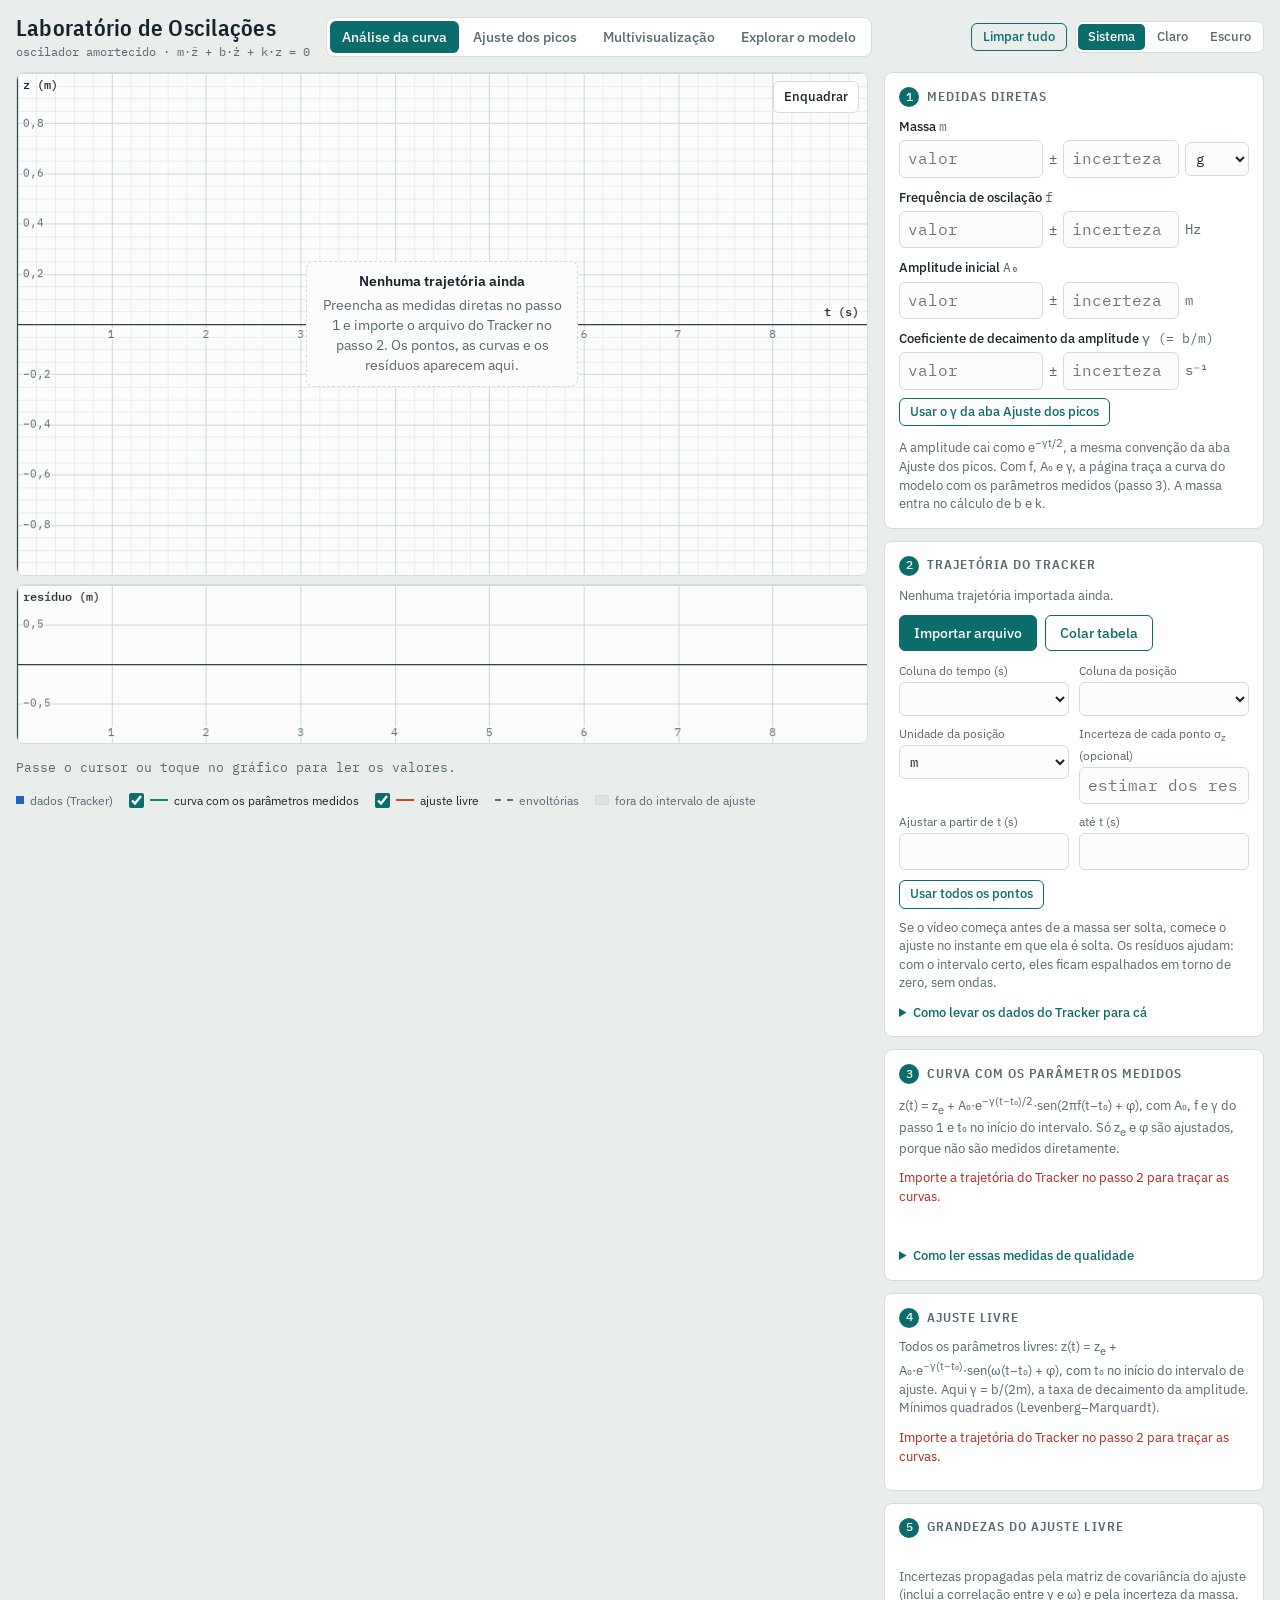
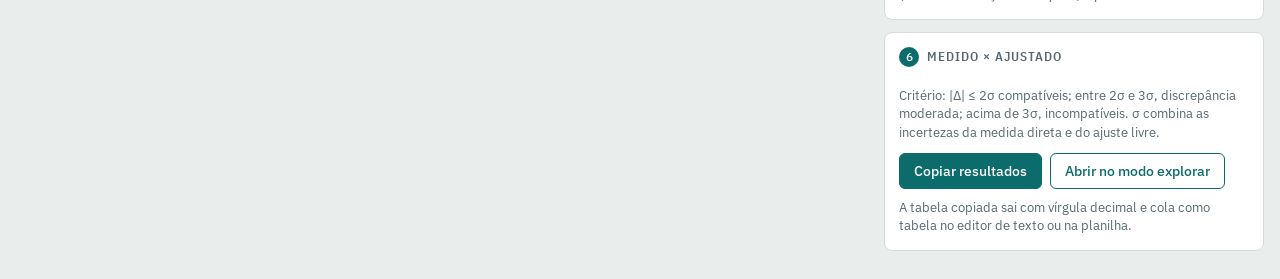
==== laboratorio-oscilacoes/index.html @ 7e4d54f2 "Adiciona o Laboratório de Oscilações Página única (HTML) para analisar o oscilador amortecido a part" ====
<!doctype html>
<html lang="pt-BR">
<head>
<meta charset="utf-8">
<meta name="viewport" content="width=device-width, initial-scale=1, viewport-fit=cover">
<meta name="description" content="Análise do oscilador amortecido a partir da vídeo-análise no Tracker: ajuste da trajetória, ajuste dos picos de amplitude, multivisualização de posição, velocidade e aceleração, e exploração do modelo.">
<style>
/* base que a hospedagem de artifacts acrescentava: sem margem no body e [hidden] sempre oculto */
html { -webkit-text-size-adjust: 100%; }
body { margin: 0; }
img { max-width: 100%; }
[hidden] { display: none !important; }
</style>
<title>Laboratório de Oscilações</title>
<link rel="preconnect" href="https://fonts.googleapis.com">
<link rel="preconnect" href="https://fonts.gstatic.com" crossorigin>
<link rel="stylesheet" href="https://fonts.googleapis.com/css2?family=IBM+Plex+Mono:wght@400;500&family=IBM+Plex+Sans+Condensed:wght@600&family=IBM+Plex+Sans:wght@400;500;600&display=swap">
<style>
/* Layout: bancada de análise — o gráfico (com resíduos logo abaixo) fica fixo à esquerda; à direita, os passos do experimento em sequência */
:root {
  --bg: #e9eeed;
  --paper: #fbfcfb;
  --surface: #ffffff;
  --ink: #17232a;
  --ink-soft: #566871;
  --line: #d4dddc;
  --grid-minor: #e8efed;
  --grid-major: #cbdad6;
  --axis: #2f424b;
  --accent: #0c6b6b;
  --accent-ink: #ffffff;
  --err: #b3261e;
  --ok: #17784a; --warn: #9a6400; --bad: #b3261e;
  --data: #1f63c6; --fit: #cf4520; --c3: #12845a; --c4: #8040c8;
  --shade: rgba(23, 35, 42, 0.055);
  --font-display: "IBM Plex Sans Condensed", "Arial Narrow", system-ui, sans-serif;
  --font-ui: "IBM Plex Sans", system-ui, -apple-system, "Segoe UI", sans-serif;
  --font-mono: "IBM Plex Mono", ui-monospace, "SF Mono", Menlo, Consolas, monospace;
  --radius: 8px;
}
@media (prefers-color-scheme: dark) {
  :root:not([data-theme="light"]) {
    --bg: #0d1316; --paper: #121a1e; --surface: #172025; --ink: #e2eaed; --ink-soft: #92a3ab;
    --line: #26343a; --grid-minor: #172227; --grid-major: #233238; --axis: #a3b5bd;
    --accent: #4cbfbf; --accent-ink: #0b1517; --err: #ff8a80;
    --ok: #4fd08f; --warn: #f0b72f; --bad: #ff8a80;
    --data: #63a4ff; --fit: #ff7b55; --c3: #43cf98; --c4: #b58cff;
    --shade: rgba(0, 0, 0, 0.28);
    color-scheme: dark;
  }
}
:root[data-theme="dark"] {
  --bg: #0d1316; --paper: #121a1e; --surface: #172025; --ink: #e2eaed; --ink-soft: #92a3ab;
  --line: #26343a; --grid-minor: #172227; --grid-major: #233238; --axis: #a3b5bd;
  --accent: #4cbfbf; --accent-ink: #0b1517; --err: #ff8a80;
  --ok: #4fd08f; --warn: #f0b72f; --bad: #ff8a80;
  --data: #63a4ff; --fit: #ff7b55; --c3: #43cf98; --c4: #b58cff;
  --shade: rgba(0, 0, 0, 0.28);
  color-scheme: dark;
}
html, body { min-height: 100%; }
body {
  background: var(--bg); color: var(--ink); font-family: var(--font-ui); font-size: 14px; line-height: 1.45;
  padding-left: max(16px, env(safe-area-inset-left, 0px));
  padding-right: max(16px, env(safe-area-inset-right, 0px));
  padding-block: 14px 28px;
}
* { box-sizing: border-box; }
[hidden] { display: none !important; }
button, input, select, textarea { font: inherit; color: inherit; }
:focus-visible { outline: 2px solid var(--accent); outline-offset: 2px; }

.top { display: flex; align-items: center; gap: 10px 16px; flex-wrap: wrap; max-width: 1400px; margin: 0 auto 12px; }
.brand { display: flex; flex-direction: column; gap: 0; min-width: 0; }
.brand h1 { font-family: var(--font-display); font-weight: 600; font-size: 1.45rem; letter-spacing: 0.01em; margin: 0; line-height: 1.2; text-wrap: balance; }
.brand .sub { font-family: var(--font-mono); font-size: 0.78rem; color: var(--ink-soft); }
.tabs { display: inline-flex; gap: 2px; background: var(--surface); border: 1px solid var(--line); border-radius: 8px; padding: 3px; }
.tabs a { text-decoration: none; padding: 6px 12px; border-radius: 6px; font-weight: 500; color: var(--ink-soft); font-size: 0.88rem; text-align: center; }
@media (max-width: 620px) { .tabs { display: grid; grid-template-columns: 1fr 1fr; width: 100%; } .tabs a { padding: 6px 4px; font-size: 0.8rem; line-height: 1.2; } }
.stack { display: flex; flex-direction: column; gap: 8px; }
.plot-wrap.third { height: calc(min(56vh, 600px) / 3 + 40px); min-height: 150px; }
@media (max-width: 900px) { .plot-wrap.third { height: 170px; } }
.seg { display: inline-flex; background: var(--paper); border: 1px solid var(--line); border-radius: 7px; padding: 2px; gap: 2px; align-self: flex-start; }
.seg button { border: none; background: none; cursor: pointer; padding: 5px 12px; border-radius: 5px; font-size: 0.84rem; font-weight: 500; color: var(--ink-soft); }
.seg button[aria-pressed="true"] { background: var(--accent); color: var(--accent-ink); }
.legend .scale { font-family: var(--font-mono); font-size: 0.74rem; color: var(--ink-soft); }
table.peaks { width: 100%; border-collapse: collapse; }
table.peaks th { text-align: left; font-weight: 500; font-family: var(--font-mono); font-size: 0.78rem; color: var(--ink-soft); padding: 0 4px 6px 0; }
table.peaks td { padding: 2px 4px 2px 0; }
table.peaks td.i { font-family: var(--font-mono); font-size: 0.78rem; color: var(--ink-soft); width: 22px; }
table.peaks td.x { width: 30px; }
table.peaks input { font-family: var(--font-mono); font-size: 15px; padding: 5px 6px; border: 1px solid var(--line); border-radius: 5px; background: var(--paper); width: 100%; min-width: 0; }
table.peaks input.bad { border-color: var(--err); }
table.peaks .del { border: none; background: none; cursor: pointer; color: var(--ink-soft); width: 28px; height: 28px; border-radius: 6px; font-size: 1.05rem; }
table.peaks .del:hover { color: var(--err); }
.btn.warn, .btn.ghost.warn { background: var(--warn); border-color: var(--warn); color: var(--accent-ink); }
.tabs a:hover { color: var(--ink); }
.tabs a[aria-current="page"] { background: var(--accent); color: var(--accent-ink); }
.top-actions { margin-left: auto; display: flex; align-items: center; gap: 8px; flex-wrap: wrap; }
#resetAll { min-width: 7.5em; }
.theme { display: inline-flex; background: var(--surface); border: 1px solid var(--line); border-radius: 7px; padding: 2px; gap: 2px; }
.theme button { border: none; background: none; cursor: pointer; padding: 4px 10px; border-radius: 5px; font-size: 0.8rem; font-weight: 500; color: var(--ink-soft); }
.theme button:hover { color: var(--ink); }
.theme button[aria-pressed="true"] { background: var(--accent); color: var(--accent-ink); }
@media (max-width: 620px) { .top-actions { margin-left: 0; } }

.app { display: grid; grid-template-columns: minmax(0, 1fr) 380px; gap: 16px; max-width: 1400px; margin: 0 auto; align-items: start; }
@media (max-width: 900px) { .app { grid-template-columns: minmax(0, 1fr); } }
.stage { display: flex; flex-direction: column; gap: 8px; min-width: 0; position: sticky; top: 12px; }
@media (max-width: 900px) { .stage { position: static; } }
.plot-wrap { position: relative; background: var(--paper); border: 1px solid var(--line); border-radius: var(--radius); overflow: hidden; }
.plot-wrap.main { height: min(56vh, 600px); min-height: 260px; }
.plot-wrap.small { height: 160px; }
@media (max-width: 900px) { .plot-wrap.main { height: 340px; min-height: 0; } .plot-wrap.small { height: 130px; } }
.plot-wrap canvas { display: block; width: 100%; height: 100%; touch-action: none; cursor: crosshair; }
.plot-tools { position: absolute; top: 8px; right: 8px; display: flex; gap: 6px; }
.tool { background: var(--surface); border: 1px solid var(--line); border-radius: 6px; height: 32px; padding: 0 10px; cursor: pointer; font-size: 0.82rem; font-weight: 500; }
.tool:hover { border-color: var(--accent); color: var(--accent); }

.readout { font-family: var(--font-mono); font-size: 0.82rem; color: var(--ink-soft); min-height: 2.4em; display: flex; flex-wrap: wrap; gap: 4px 14px; align-items: center; font-variant-numeric: tabular-nums; }
.readout b { color: var(--ink); font-weight: 500; }
.legend { display: flex; flex-wrap: wrap; gap: 4px 16px; font-size: 0.78rem; color: var(--ink-soft); }
.legend span { display: inline-flex; align-items: center; gap: 6px; }
.sw-pt { width: 8px; height: 8px; background: var(--data); display: inline-block; }
.sw-ln { width: 18px; border-top: 2.5px solid var(--fit); display: inline-block; }
.sw-dash { width: 18px; border-top: 2px dashed var(--fit); display: inline-block; opacity: 0.8; }
.sw-shade { width: 14px; height: 10px; background: var(--shade); border: 1px solid var(--line); display: inline-block; }
.sw-c { width: 18px; border-top: 2.5px solid var(--c); display: inline-block; }
.sw-cd { width: 18px; border-top: 2px dashed var(--c); display: inline-block; }
.legend label.tg { display: inline-flex; align-items: center; gap: 6px; cursor: pointer; color: var(--ink); }
.legend label.tg input { accent-color: var(--accent); width: 15px; height: 15px; margin: 0; }
table.res.q3 td.v { text-align: left; }
table.res.q3 th:not(:first-child) { white-space: nowrap; }

.panel { display: flex; flex-direction: column; gap: 12px; min-width: 0; }
.block { background: var(--surface); border: 1px solid var(--line); border-radius: var(--radius); padding: 14px; display: flex; flex-direction: column; gap: 10px; min-width: 0; }
.block h2 { font-family: var(--font-display); font-weight: 600; font-size: 0.8rem; letter-spacing: 0.08em; text-transform: uppercase; color: var(--ink-soft); margin: 0; display: flex; align-items: center; gap: 8px; }
.block h2 .n { font-family: var(--font-mono); letter-spacing: 0; width: 20px; height: 20px; border-radius: 50%; background: var(--accent); color: var(--accent-ink); display: inline-grid; place-items: center; font-size: 0.72rem; font-weight: 500; }
.note { font-size: 0.8rem; color: var(--ink-soft); margin: 0; max-width: 65ch; }
.note code, .help code { font-family: var(--font-mono); font-size: 0.76rem; background: var(--paper); border: 1px solid var(--line); border-radius: 4px; padding: 0 3px; white-space: nowrap; }
.badge { display: inline-flex; align-items: center; gap: 6px; align-self: flex-start; font-size: 0.76rem; font-weight: 500; padding: 2px 9px; border-radius: 999px; border: 1px solid var(--line); color: var(--ink-soft); background: var(--paper); }
.badge.ex { border-color: var(--warn); color: var(--warn); }

.meas { display: flex; flex-direction: column; gap: 4px; }
.meas > label { font-size: 0.84rem; font-weight: 500; }
.meas > label span { font-family: var(--font-mono); font-weight: 400; color: var(--ink-soft); }
.meas-row { display: grid; grid-template-columns: minmax(0, 1fr) auto minmax(0, 0.8fr) 64px; gap: 6px; align-items: center; }
.meas-row .pm { font-family: var(--font-mono); color: var(--ink-soft); }
.meas-row .unit { font-family: var(--font-mono); font-size: 0.85rem; color: var(--ink-soft); }
input.num, select.sel, .field input, .field select {
  font-family: var(--font-mono); font-size: 16px; padding: 6px 8px; border: 1px solid var(--line); border-radius: 6px; background: var(--paper); width: 100%; min-width: 0;
}
select.sel, .field select { font-size: 14px; padding: 6px 6px; }
input.num.bad, .field input.bad { border-color: var(--err); }
.grid2 { display: grid; grid-template-columns: repeat(2, minmax(0, 1fr)); gap: 8px 10px; }
.field { display: flex; flex-direction: column; gap: 3px; min-width: 0; }
.field label { font-size: 0.78rem; color: var(--ink-soft); }
.row { display: flex; gap: 8px; flex-wrap: wrap; align-items: center; }
.btn { border: 1px solid var(--accent); background: var(--accent); color: var(--accent-ink); border-radius: 6px; padding: 7px 14px; font-weight: 500; cursor: pointer; }
.btn:hover { filter: brightness(1.08); }
.btn.ghost { background: none; color: var(--accent); }
.btn.small { padding: 4px 10px; font-size: 0.8rem; }
textarea { width: 100%; min-height: 110px; font-family: var(--font-mono); font-size: 13px; padding: 8px; border: 1px solid var(--line); border-radius: 6px; background: var(--paper); resize: vertical; }
.msg { font-size: 0.8rem; margin: 0; color: var(--err); }
.status { font-size: 0.82rem; margin: 0; color: var(--ink-soft); }
.status.ok { color: var(--ok); }
.status.bad { color: var(--err); }

.tbl-wrap { overflow-x: auto; }
table.res { width: 100%; border-collapse: collapse; font-variant-numeric: tabular-nums; }
table.res th { text-align: left; font-weight: 500; font-size: 0.74rem; letter-spacing: 0.04em; text-transform: uppercase; color: var(--ink-soft); padding: 4px 6px 6px 0; border-bottom: 1px solid var(--line); }
table.res td { padding: 6px 6px 6px 0; border-bottom: 1px solid var(--line); vertical-align: baseline; }
table.res tr:last-child td { border-bottom: none; }
table.res td.q { font-size: 0.86rem; white-space: nowrap; }
table.res td.q span { display: block; font-size: 0.72rem; color: var(--ink-soft); white-space: normal; }
table.res td.v { font-family: var(--font-mono); font-size: 0.86rem; white-space: nowrap; }
table.res td.u { font-family: var(--font-mono); font-size: 0.8rem; color: var(--ink-soft); white-space: nowrap; }
@media (max-width: 440px) { table.res td.v { font-size: 0.78rem; } table.res td.q { font-size: 0.8rem; white-space: normal; } table.res td.u { font-size: 0.74rem; } }
table.res td.miss { color: var(--ink-soft); font-family: var(--font-ui); font-size: 0.8rem; }

.chip { display: inline-flex; align-items: center; gap: 6px; font-size: 0.76rem; font-weight: 600; padding: 2px 9px; border-radius: 999px; border: 1px solid currentColor; white-space: nowrap; }
.chip::before { content: ""; width: 7px; height: 7px; border-radius: 50%; background: currentColor; }
.chip.ok { color: var(--ok); } .chip.warn { color: var(--warn); } .chip.bad { color: var(--bad); } .chip.info { color: var(--accent); }
.cmp { display: flex; flex-direction: column; gap: 10px; }
.cmp-item { display: grid; grid-template-columns: minmax(0, 1fr) auto; gap: 4px 10px; align-items: center; padding-bottom: 10px; border-bottom: 1px solid var(--line); }
.cmp-item:last-child { border-bottom: none; padding-bottom: 0; }
.cmp-item .t { font-weight: 500; font-size: 0.86rem; }
.cmp-item .d { grid-column: 1 / 3; font-family: var(--font-mono); font-size: 0.8rem; color: var(--ink-soft); overflow-wrap: anywhere; }
.cmp-item .d.hint { font-family: var(--font-ui); color: var(--warn); }
.relbox { display: flex; flex-direction: column; gap: 8px; align-items: flex-start; padding: 10px 12px; border: 1px solid var(--warn); border-radius: 6px; background: var(--paper); }
.relbox .note { color: var(--ink); }
.empty { position: absolute; inset: 0; display: grid; place-items: center; padding: 24px; pointer-events: none; }
.empty p { margin: 0; max-width: 34ch; text-align: center; font-size: 0.86rem; color: var(--ink-soft); background: var(--paper); padding: 10px 14px; border-radius: 8px; border: 1px dashed var(--line); }
.empty b { display: block; color: var(--ink); font-weight: 600; margin-bottom: 4px; }
.note.hint-warn { color: var(--warn); }
@media (pointer: coarse) { .plot-wrap canvas { touch-action: pan-y; } }

.param { display: grid; grid-template-columns: minmax(0, 1fr) 96px; gap: 4px 10px; align-items: center; }
.param label { font-size: 0.86rem; font-weight: 500; }
.param label span { font-family: var(--font-mono); font-weight: 400; color: var(--ink-soft); }
.param input[type="range"] { grid-column: 1 / 3; width: 100%; accent-color: var(--accent); margin: 0; }
.param .num { font-size: 15px; padding: 4px 6px; text-align: right; }
.check { display: flex; align-items: center; gap: 8px; font-size: 0.86rem; cursor: pointer; }
.check input { accent-color: var(--accent); width: 16px; height: 16px; }
.kv { display: grid; grid-template-columns: max-content minmax(0, 1fr); gap: 5px 14px; margin: 0; font-variant-numeric: tabular-nums; }
.kv dt { font-size: 0.84rem; color: var(--ink-soft); }
.kv dd { margin: 0; font-family: var(--font-mono); font-size: 0.86rem; min-width: 0; overflow-wrap: anywhere; }

details.help summary { cursor: pointer; font-weight: 500; font-size: 0.84rem; color: var(--accent); }
details.help[open] summary { margin-bottom: 6px; }
.help p, .help li { font-size: 0.82rem; color: var(--ink-soft); margin: 0 0 6px; max-width: 65ch; }
.help ol { margin: 0; padding-left: 18px; }
.toast { position: fixed; left: 50%; bottom: calc(18px + env(safe-area-inset-bottom, 0px)); transform: translateX(-50%); background: var(--ink); color: var(--bg); padding: 8px 14px; border-radius: 8px; font-size: 0.86rem; z-index: 20; }
.loadfail { padding: 24px; color: var(--err); }
@media (prefers-reduced-motion: reduce) { * { transition: none !important; } }
</style>
</head>
<body>
<header class="top">
  <div class="brand">
    <h1>Laboratório de Oscilações</h1>
    <span class="sub">oscilador amortecido · m·z̈ + b·ż + k·z = 0</span>
  </div>
  <nav class="tabs" aria-label="Seções">
    <a href="#analise" data-tab="analise">Análise da curva</a>
    <a href="#picos" data-tab="picos">Ajuste dos picos</a>
    <a href="#multi" data-tab="multi">Multivisualização</a>
    <a href="#explorar" data-tab="explorar">Explorar o modelo</a>
  </nav>
  <div class="top-actions">
    <button class="btn ghost small" id="resetAll" type="button" title="Apaga os dados de todas as abas">Limpar tudo</button>
    <div class="theme" role="group" aria-label="Tema">
      <button type="button" data-theme-opt="system" aria-pressed="true">Sistema</button>
      <button type="button" data-theme-opt="light" aria-pressed="false">Claro</button>
      <button type="button" data-theme-opt="dark" aria-pressed="false">Escuro</button>
    </div>
  </div>
</header>
<script>
(() => {
  const root = document.documentElement, KEY = "lab-osc-tema", hostTheme = root.getAttribute("data-theme");
  const btns = document.querySelectorAll("[data-theme-opt]");
  function apply(opt) {
    if (opt === "light" || opt === "dark") root.setAttribute("data-theme", opt);
    else if (hostTheme) root.setAttribute("data-theme", hostTheme);
    else root.removeAttribute("data-theme");
    btns.forEach(b => b.setAttribute("aria-pressed", String(b.dataset.themeOpt === opt)));
  }
  let saved = "system";
  try { saved = localStorage.getItem(KEY) || "system"; } catch {}
  apply(saved);
  btns.forEach(b => b.addEventListener("click", () => { apply(b.dataset.themeOpt); try { localStorage.setItem(KEY, b.dataset.themeOpt); } catch {} }));
})();
</script>

<main>
  <!-- ================= ANÁLISE ================= -->
  <section class="app" id="tab-analise">
    <div class="stage">
      <div class="plot-wrap main">
        <canvas id="aPlot" aria-label="Trajetória medida e curva de ajuste"></canvas>
        <div class="empty" id="aEmpty"><p><b>Nenhuma trajetória ainda</b>Preencha as medidas diretas no passo 1 e importe o arquivo do Tracker no passo 2. Os pontos, as curvas e os resíduos aparecem aqui.</p></div>
        <div class="plot-tools"><button class="tool" id="aFrame" type="button" title="Enquadrar os dados">Enquadrar</button></div>
      </div>
      <div class="plot-wrap small"><canvas id="aRes" aria-label="Resíduos do ajuste"></canvas></div>
      <div class="readout" id="aReadout"></div>
      <div class="legend">
        <span><i class="sw-pt"></i>dados (Tracker)</span>
        <label class="tg" style="--c:var(--c3)"><input type="checkbox" id="showExp"><i class="sw-c"></i>curva com os parâmetros medidos</label>
        <label class="tg" style="--c:var(--fit)"><input type="checkbox" id="showFit"><i class="sw-c"></i>ajuste livre</label>
        <span style="--c:var(--ink-soft)"><i class="sw-cd"></i>envoltórias</span>
        <span><i class="sw-shade"></i>fora do intervalo de ajuste</span>
      </div>
    </div>

    <div class="panel">
      <section class="block">
        <h2><span class="n">1</span>Medidas diretas</h2>
        <div class="meas">
          <label for="mVal">Massa <span>m</span></label>
          <div class="meas-row">
            <input class="num" id="mVal" inputmode="decimal" autocomplete="off" placeholder="valor">
            <span class="pm">±</span>
            <input class="num" id="mSig" inputmode="decimal" autocomplete="off" placeholder="incerteza" aria-label="Incerteza da massa">
            <select class="sel" id="mUnit" aria-label="Unidade da massa"><option value="g">g</option><option value="kg">kg</option></select>
          </div>
        </div>
        <div class="meas">
          <label for="fVal">Frequência de oscilação <span>f</span></label>
          <div class="meas-row">
            <input class="num" id="fVal" inputmode="decimal" autocomplete="off" placeholder="valor">
            <span class="pm">±</span>
            <input class="num" id="fSig" inputmode="decimal" autocomplete="off" placeholder="incerteza" aria-label="Incerteza da frequência">
            <span class="unit">Hz</span>
          </div>
        </div>
        <div class="meas">
          <label for="AVal">Amplitude inicial <span>A₀</span></label>
          <div class="meas-row">
            <input class="num" id="AVal" inputmode="decimal" autocomplete="off" placeholder="valor">
            <span class="pm">±</span>
            <input class="num" id="ASig" inputmode="decimal" autocomplete="off" placeholder="incerteza" aria-label="Incerteza da amplitude">
            <span class="unit" id="AUnit">m</span>
          </div>
        </div>
        <div class="meas">
          <label for="gVal">Coeficiente de decaimento da amplitude <span>γ (= b/m)</span></label>
          <div class="meas-row">
            <input class="num" id="gVal" inputmode="decimal" autocomplete="off" placeholder="valor">
            <span class="pm">±</span>
            <input class="num" id="gSig" inputmode="decimal" autocomplete="off" placeholder="incerteza" aria-label="Incerteza do coeficiente de decaimento">
            <span class="unit">s⁻¹</span>
          </div>
          <div class="row" style="margin-top:4px"><button class="btn ghost small" id="useG" type="button">Usar o γ da aba Ajuste dos picos</button></div>
        </div>
        <p class="note">A amplitude cai como e<sup>−γt/2</sup>, a mesma convenção da aba Ajuste dos picos. Com f, A₀ e γ, a página traça a curva do modelo com os parâmetros medidos (passo 3). A massa entra no cálculo de b e k.</p>
      </section>

      <section class="block">
        <h2><span class="n">2</span>Trajetória do Tracker</h2>
        <p class="status" id="srcLine"></p>
        <div class="row">
          <button class="btn" id="importBtn" type="button">Importar arquivo</button>
          <button class="btn ghost" id="pasteToggle" type="button" aria-expanded="false">Colar tabela</button>
          <input type="file" id="fileIn" accept=".txt,.csv,.tsv,.dat,text/plain,text/csv,text/tab-separated-values" hidden>
        </div>
        <div id="pasteBox" hidden>
          <textarea id="pasteArea" spellcheck="false" aria-label="Dados colados do Tracker" placeholder="Cole aqui a tabela copiada do Tracker (t e posição)"></textarea>
          <div class="row" style="margin-top:6px"><button class="btn small" id="pasteUse" type="button">Usar dados colados</button></div>
        </div>
        <p class="msg" id="dataMsg" hidden></p>
        <div class="grid2">
          <div class="field"><label for="tCol">Coluna do tempo (s)</label><select id="tCol"></select></div>
          <div class="field"><label for="zCol">Coluna da posição</label><select id="zCol"></select></div>
          <div class="field"><label for="posUnit">Unidade da posição</label>
            <select id="posUnit"><option value="m">m</option><option value="cm">cm</option><option value="mm">mm</option></select></div>
          <div class="field"><label for="zSig">Incerteza de cada ponto σ<sub>z</sub> (opcional)</label><input id="zSig" inputmode="decimal" autocomplete="off" placeholder="estimar dos resíduos"></div>
          <div class="field"><label for="t1">Ajustar a partir de t (s)</label><input id="t1" inputmode="decimal" autocomplete="off"></div>
          <div class="field"><label for="t2">até t (s)</label><input id="t2" inputmode="decimal" autocomplete="off"></div>
        </div>
        <div class="row"><button class="btn ghost small" id="fullRange" type="button">Usar todos os pontos</button></div>
        <div class="relbox" id="relBox" hidden>
          <p class="note" id="relTxt"></p>
          <button class="btn small" id="relUse" type="button">Ajustar a partir daí</button>
        </div>
        <p class="note">Se o vídeo começa antes de a massa ser solta, comece o ajuste no instante em que ela é solta. Os resíduos ajudam: com o intervalo certo, eles ficam espalhados em torno de zero, sem ondas.</p>
        <details class="help">
          <summary>Como levar os dados do Tracker para cá</summary>
          <ol>
            <li>Calibre a escala no Tracker com a régua do vídeo, para a posição sair em metros (ou cm).</li>
            <li>Marque a massa quadro a quadro. Pode deixar a origem onde quiser: o ajuste encontra a posição de equilíbrio z<sub>e</sub>.</li>
            <li>Exporte a tabela de dados como arquivo de texto ou CSV e importe aqui. Outra opção: selecione a tabela de dados no Tracker, copie e use <b>Colar tabela</b>.</li>
          </ol>
          <p>Vírgula ou ponto decimal, tabulação, ponto e vírgula e as linhas de título do Tracker (nome da massa, nomes das colunas) são reconhecidos. Só não dá para usar a vírgula ao mesmo tempo como delimitador e como decimal: nesse caso, exporte com tabulação ou ponto e vírgula. A página escolhe sozinha a coluna que mais oscila; confira se é a certa.</p>
        </details>
      </section>

      <section class="block">
        <h2><span class="n">3</span>Curva com os parâmetros medidos</h2>
        <p class="note">z(t) = z<sub>e</sub> + A₀·e<sup>−γ(t−t₀)/2</sup>·sen(2πf(t−t₀) + φ), com A₀, f e γ do passo 1 e t₀ no início do intervalo. Só z<sub>e</sub> e φ são ajustados, porque não são medidos diretamente.</p>
        <p class="status" id="expStatus"></p>
        <div class="tbl-wrap"><table class="res q3" id="expQual"></table></div>
        <div id="expVerdict"></div>
        <p class="note hint-warn" id="expSigNote" hidden></p>
        <div class="tbl-wrap"><table class="res" id="expPar"></table></div>
        <details class="help">
          <summary>Como ler essas medidas de qualidade</summary>
          <p><b>RMS dos resíduos</b>: desvio típico entre os pontos e a curva, na unidade da posição. Quanto menor, melhor.</p>
          <p><b>R²</b>: fração da variação de z explicada pela curva. Perto de 1 é bom, mas em oscilações quase sempre passa de 0,99; compare as duas colunas.</p>
          <p><b>χ²/ν</b>: aparece quando você informa σ<sub>z</sub> no passo 2. Perto de 1, a curva descreve os dados dentro da incerteza dos pontos.</p>
          <p><b>Autocorrelação dos resíduos r₁</b>: perto de 0, os resíduos se espalham ao acaso; perto de 1, formam ondas, sinal de que a curva se afasta dos dados de forma sistemática. É o que se vê no gráfico de resíduos, em um número.</p>
          <p>O ajuste livre serve de referência: é a melhor curva possível desse modelo para estes pontos.</p>
        </details>
      </section>

      <section class="block">
        <h2><span class="n">4</span>Ajuste livre</h2>
        <p class="note">Todos os parâmetros livres: z(t) = z<sub>e</sub> + A₀·e<sup>−γ(t−t₀)</sup>·sen(ω(t−t₀) + φ), com t₀ no início do intervalo de ajuste. Aqui γ = b/(2m), a taxa de decaimento da amplitude. Mínimos quadrados (Levenberg–Marquardt).</p>
        <p class="status" id="fitStatus"></p>
        <div class="tbl-wrap"><table class="res" id="fitTable"></table></div>
      </section>

      <section class="block">
        <h2><span class="n">5</span>Grandezas do ajuste livre</h2>
        <div class="tbl-wrap"><table class="res" id="derTable"></table></div>
        <div id="regime"></div>
        <p class="note">Incertezas propagadas pela matriz de covariância do ajuste (inclui a correlação entre γ e ω) e pela incerteza da massa.</p>
      </section>

      <section class="block">
        <h2><span class="n">6</span>Medido × ajustado</h2>
        <div class="cmp" id="cmpList"></div>
        <p class="note">Critério: |Δ| ≤ 2σ compatíveis; entre 2σ e 3σ, discrepância moderada; acima de 3σ, incompatíveis. σ combina as incertezas da medida direta e do ajuste livre.</p>
        <div class="row">
          <button class="btn" id="copyBtn" type="button">Copiar resultados</button>
          <button class="btn ghost" id="toExplore" type="button">Abrir no modo explorar</button>
        </div>
        <p class="note">A tabela copiada sai com vírgula decimal e cola como tabela no editor de texto ou na planilha.</p>
      </section>
    </div>
  </section>

  <!-- ================= PICOS ================= -->
  <section class="app" id="tab-picos" hidden>
    <div class="stage">
      <div class="plot-wrap main">
        <canvas id="pPlot" aria-label="Amplitude dos picos em função do tempo e curva de ajuste"></canvas>
        <div class="empty" id="pEmpty"><p><b>Nenhum pico ainda</b>Digite na tabela o instante t e a amplitude A de pelo menos 3 picos, ou cole as colunas de uma planilha. O ajuste aparece aqui.</p></div>
        <div class="plot-tools"><button class="tool" id="pFrame" type="button">Enquadrar</button></div>
      </div>
      <div class="plot-wrap small"><canvas id="pLn" aria-label="Logaritmo da amplitude em função do tempo"></canvas></div>
      <div class="readout" id="pReadout"></div>
      <div class="legend">
        <span><i class="sw-pt"></i>picos medidos (± σ<sub>A</sub>)</span>
        <span><i class="sw-ln"></i>ajuste A(t) = A₀·e<sup>−γt/2</sup></span>
        <span>abaixo: ln A × t, uma reta de inclinação −γ/2</span>
      </div>
    </div>
    <div class="panel">
      <section class="block">
        <h2><span class="n">1</span>Amplitudes dos picos</h2>
        <p class="note">Para cada pico da oscilação (máximo ou mínimo), anote o instante t e a amplitude A, que é a distância do pico até a posição de equilíbrio. Use sempre um valor positivo.</p>
        <div class="grid2">
          <div class="field"><label for="pUnit">Unidade de A</label><select id="pUnit"><option value="m">m</option><option value="cm">cm</option><option value="mm">mm</option></select></div>
          <div class="field"><label for="pSig">Incerteza de A, se for a mesma para todos</label><input id="pSig" inputmode="decimal" autocomplete="off" placeholder="opcional"></div>
        </div>
        <div class="tbl-wrap"><table class="peaks" id="pTable"></table></div>
        <div class="row">
          <button class="btn small" id="pAdd" type="button">+ Adicionar pico</button>
          <button class="btn ghost small" id="pPasteT" type="button" aria-expanded="false">Colar da planilha</button>
          <button class="btn ghost small" id="pClear" type="button">Limpar tabela</button>
        </div>
        <div id="pPasteBox" hidden>
          <textarea id="pPasteArea" spellcheck="false" aria-label="Picos colados" placeholder="Cole as colunas t, A e, se tiver, σA (uma linha por pico)"></textarea>
          <div class="row" style="margin-top:6px"><button class="btn small" id="pPasteUse" type="button">Usar dados colados</button></div>
        </div>
        <p class="msg" id="pMsg" hidden></p>
        <p class="note">A coluna σ<sub>A</sub> de cada linha tem prioridade sobre a incerteza comum. Linhas incompletas são ignoradas e ficam marcadas em vermelho.</p>
      </section>
      <section class="block">
        <h2><span class="n">2</span>Ajuste</h2>
        <p class="note">Modelo: A(t) = A₀·e<sup>−γt/2</sup>, por mínimos quadrados não lineares, ponderados por σ<sub>A</sub> quando todas as linhas têm incerteza. Nesta aba γ = b/m. Nas abas Análise da curva e Explorar, o parâmetro de amortecimento é b/(2m), que corresponde a γ/2 daqui.</p>
        <p class="status" id="pStatus"></p>
        <div class="tbl-wrap"><table class="res" id="pFitTable"></table></div>
      </section>
      <section class="block">
        <h2><span class="n">3</span>Grandezas e comparação</h2>
        <div class="tbl-wrap"><table class="res" id="pDerTable"></table></div>
        <div class="cmp" id="pCmp"></div>
        <div class="row"><button class="btn" id="pCopy" type="button">Copiar resultados</button></div>
      </section>
    </div>
  </section>

  <!-- ================= MULTIVISUALIZAÇÃO ================= -->
  <section class="app" id="tab-multi" hidden>
    <div class="stage">
      <div class="plot-wrap main" id="mOverWrap">
        <canvas id="mOver" aria-label="Posição, velocidade e aceleração sobrepostas"></canvas>
        <div class="plot-tools"><button class="tool" id="mFrame" type="button">Enquadrar</button></div>
        <div class="empty" id="mEmpty"><p><b>Nenhum arquivo ainda</b>Importe um arquivo do Tracker com o tempo e a posição (e, se tiver, a velocidade e a aceleração). As três curvas aparecem aqui, uma sobre a outra.</p></div>
      </div>
      <div class="stack" id="mStack" hidden>
        <div class="plot-wrap third"><canvas id="mX" aria-label="Posição em função do tempo"></canvas><div class="plot-tools"><button class="tool" id="mFrame2" type="button">Enquadrar</button></div></div>
        <div class="plot-wrap third"><canvas id="mV" aria-label="Velocidade em função do tempo"></canvas></div>
        <div class="plot-wrap third"><canvas id="mA" aria-label="Aceleração em função do tempo"></canvas></div>
      </div>
      <div class="readout" id="mReadout"></div>
      <div class="legend" id="mLegend">
        <label class="tg" style="--c:var(--data)"><input type="checkbox" id="mShowX"><i class="sw-c"></i>posição <span class="scale" id="mScaleX"></span></label>
        <label class="tg" style="--c:var(--fit)"><input type="checkbox" id="mShowV"><i class="sw-c"></i>velocidade <span class="scale" id="mScaleV"></span></label>
        <label class="tg" style="--c:var(--c4)"><input type="checkbox" id="mShowA"><i class="sw-c"></i>aceleração <span class="scale" id="mScaleA"></span></label>
      </div>
    </div>
    <div class="panel">
      <section class="block">
        <h2><span class="n">1</span>Arquivo do Tracker</h2>
        <p class="status" id="mSrc">Nenhum arquivo importado ainda.</p>
        <div class="row">
          <button class="btn" id="mImport" type="button">Importar arquivo</button>
          <button class="btn ghost" id="mPasteT" type="button" aria-expanded="false">Colar tabela</button>
          <button class="btn ghost" id="mFromA" type="button">Usar a trajetória da Análise da curva</button>
          <input type="file" id="mFile" accept=".txt,.csv,.tsv,.dat,text/plain,text/csv,text/tab-separated-values" hidden>
        </div>
        <div id="mPasteBox" hidden>
          <textarea id="mPasteArea" spellcheck="false" aria-label="Tabela colada do Tracker" placeholder="Cole aqui a tabela copiada do Tracker (t, posição, velocidade, aceleração)"></textarea>
          <div class="row" style="margin-top:6px"><button class="btn small" id="mPasteUse" type="button">Usar dados colados</button></div>
        </div>
        <p class="msg" id="mMsg" hidden></p>
        <div class="grid2">
          <div class="field"><label for="mT">Tempo (s)</label><select id="mT"></select></div>
          <div class="field"><label for="mLen">Unidade de comprimento</label><select id="mLen"><option value="m">m</option><option value="cm">cm</option><option value="mm">mm</option></select></div>
          <div class="field"><label for="mXc">Posição</label><select id="mXc"></select></div>
          <div class="field"><label for="mVc">Velocidade</label><select id="mVc"></select></div>
          <div class="field"><label for="mAc">Aceleração</label><select id="mAc"></select></div>
          <div class="field"></div>
          <div class="field"><label for="mT1">Mostrar a partir de t (s)</label><input id="mT1" inputmode="decimal" autocomplete="off"></div>
          <div class="field"><label for="mT2">até t (s)</label><input id="mT2" inputmode="decimal" autocomplete="off"></div>
        </div>
        <div class="row"><button class="btn ghost small" id="mFull" type="button">Usar todo o intervalo</button></div>
        <p class="note">No Tracker, inclua na tabela de dados as colunas de velocidade e aceleração (v e a) antes de exportar. Se o arquivo não tiver uma delas, escolha "calcular por derivada numérica": a velocidade sai da posição, e a aceleração sai da velocidade.</p>
      </section>
      <section class="block">
        <h2><span class="n">2</span>Visualização</h2>
        <div class="seg" role="group" aria-label="Modo de visualização">
          <button type="button" data-mode="over" aria-pressed="true">Sobrepostas</button>
          <button type="button" data-mode="stack" aria-pressed="false">Empilhadas</button>
        </div>
        <p class="note" id="mModeNote"></p>
        <label class="check"><input type="checkbox" id="mCenter"> Centralizar a posição no equilíbrio (subtrair a média)</label>
        <label class="check"><input type="checkbox" id="mDots"> Mostrar os pontos medidos</label>
      </section>
      <section class="block">
        <h2><span class="n">3</span>Relações entre as curvas</h2>
        <p class="status" id="mRelStatus"></p>
        <div class="tbl-wrap"><table class="res" id="mRel"></table></div>
        <p class="note">Estimativas na frequência dominante da posição, ajustando a cada curva uma senoide no intervalo mostrado. No MHS, a velocidade está adiantada de 90° em relação à posição e a aceleração está em oposição de fase (180°); com amortecimento fraco, os valores ficam próximos desses.</p>
      </section>
    </div>
  </section>

  <!-- ================= EXPLORAR ================= -->
  <section class="app" id="tab-explorar" hidden>
    <div class="stage">
      <div class="plot-wrap main">
        <canvas id="ePlot" aria-label="Posição em função do tempo"></canvas>
        <div class="plot-tools"><button class="tool" id="eFrame" type="button">Enquadrar</button></div>
      </div>
      <div class="plot-wrap small"><canvas id="eEn" aria-label="Energia mecânica em função do tempo"></canvas></div>
      <div class="readout" id="eReadout"></div>
      <div class="legend" id="eLegend">
        <span style="--c:var(--data)"><i class="sw-c"></i>z(t) com o b escolhido</span>
        <span style="--c:var(--data)"><i class="sw-cd"></i>envoltória</span>
        <span style="--c:var(--fit)" class="cmpLeg" hidden><i class="sw-c"></i>crítico (b = b<sub>c</sub>)</span>
        <span style="--c:var(--c3)" class="cmpLeg" hidden><i class="sw-c"></i>supercrítico (b = 2b<sub>c</sub>)</span>
        <span style="--c:var(--c4)"><i class="sw-c"></i>energia E(t)</span>
        <span style="--c:var(--c4)"><i class="sw-cd"></i>E₀·e<sup>−2γt</sup></span>
      </div>
    </div>
    <div class="panel">
      <section class="block">
        <h2>Sistema massa-mola</h2>
        <p class="note">Solta da posição z(0) = A₀ com velocidade nula. Mude b e veja a oscilação passar de subcrítica a crítica e supercrítica.</p>
        <div class="param"><label for="eM">Massa <span>m (g)</span></label><input class="num" id="eMn" inputmode="decimal" aria-label="Massa em gramas"><input type="range" id="eM" min="20" max="1000" step="1"></div>
        <div class="param"><label for="eK">Constante elástica <span>k (N/m)</span></label><input class="num" id="eKn" inputmode="decimal" aria-label="Constante elástica"><input type="range" id="eK" min="0.5" max="100" step="0.1"></div>
        <div class="param"><label for="eB">Coeficiente de amortecimento <span>b (kg/s)</span></label><input class="num" id="eBn" inputmode="decimal" aria-label="Coeficiente de amortecimento"><input type="range" id="eB" min="0" max="5" step="0.001"></div>
        <div class="param"><label for="eA">Amplitude inicial <span>A₀ (m)</span></label><input class="num" id="eAn" inputmode="decimal" aria-label="Amplitude inicial"><input type="range" id="eA" min="0.005" max="0.3" step="0.001"></div>
        <div class="param"><label for="eD">Duração <span>(s)</span></label><input class="num" id="eDn" inputmode="decimal" aria-label="Duração"><input type="range" id="eD" min="1" max="60" step="0.5"></div>
        <label class="check"><input type="checkbox" id="eCmp"> Comparar com os regimes crítico e supercrítico</label>
        <div class="row"><button class="btn ghost small" id="eCrit" type="button">Levar b ao valor crítico</button></div>
      </section>
      <section class="block">
        <h2>Grandezas do modelo</h2>
        <dl class="kv" id="eKV"></dl>
        <div id="eRegime"></div>
      </section>
      <section class="block">
        <h2>O que observar</h2>
        <p class="note">No regime subcrítico, a amplitude cai como e<sup>−γt</sup> e a energia como e<sup>−2γt</sup>: em τ = 1/γ a amplitude cai a 37% e a energia a 14%. A frequência ω = √(ω₀² − γ²) quase não muda com amortecimento fraco. Com b = b<sub>c</sub> = 2√(mk), o sistema volta ao equilíbrio no menor tempo, sem oscilar.</p>
      </section>
    </div>
  </section>
</main>

<script>
(() => {
  "use strict";
  // ================= utilidades numéricas e de formato =================
  const nfCache = {};
  const nf = (d) => nfCache[d] || (nfCache[d] = new Intl.NumberFormat("pt-BR", { minimumFractionDigits: d, maximumFractionDigits: d, useGrouping: false }));
  const minus = (s) => s.replace(/-/g, "−");
  const SUP = { "-": "⁻", "0": "⁰", "1": "¹", "2": "²", "3": "³", "4": "⁴", "5": "⁵", "6": "⁶", "7": "⁷", "8": "⁸", "9": "⁹" };
  const sup = (n) => String(n).split("").map(c => SUP[c] || c).join("");
  function fmtSig(v, sig = 4) {
    if (v == null || !isFinite(v)) return "—";
    if (v === 0) return "0";
    const a = Math.abs(v);
    if (a >= 1e6 || a < 1e-4) { const e = Math.floor(Math.log10(a)); return minus(nf(sig - 1).format(v / 10 ** e)) + "×10" + sup(e); }
    const d = Math.max(0, Math.min(8, sig - 1 - Math.floor(Math.log10(a))));
    return minus(nf(d).format(v));
  }
  function fmtTick(v, step) {
    if (Math.abs(v) < step * 1e-9) return "0";
    const a = Math.abs(step);
    if (a >= 1e5 || a < 1e-4) { const e = Math.floor(Math.log10(Math.abs(v))); return minus(nf(1).format(v / 10 ** e)) + "e" + e; }
    const d = Math.max(0, -Math.floor(Math.log10(a) + 1e-9));
    return minus(nf(d).format(v));
  }
  // valor ± incerteza, incerteza com 2 algarismos se começar por 1 ou 2, senão 1
  function fmtUnc(v, s) {
    if (v == null || !isFinite(v)) return "—";
    if (!(s > 0) || !isFinite(s)) return fmtSig(v, 4);
    const big = Math.max(Math.abs(v), s);
    let n = 0;
    if (big >= 1e5 || big < 1e-3) n = Math.floor(Math.log10(big));
    const vv = v / 10 ** n, ss = s / 10 ** n;
    let e = Math.floor(Math.log10(ss));
    let lead = ss / 10 ** e;
    let sig = lead < 2.95 ? 2 : 1;
    let q = 10 ** (e - sig + 1);
    let sr = Math.round(ss / q) * q;
    if (sr >= 10 ** (e + 1) && sig === 1) { e += 1; q = 10 ** (e - sig + 1); sr = Math.round(ss / q) * q; }
    const dec = Math.max(0, -(e - sig + 1));
    let vr = Math.round(vv / q) * q;
    if (Object.is(vr, -0) || Math.abs(vr) < q / 2) vr = 0;
    const body = `(${minus(nf(dec).format(vr))} ± ${nf(dec).format(sr)})`;
    return n ? `${body}×10${sup(n)}` : body;
  }
  // número digitado: aceita vírgula decimal e sinal unicode
  function parseNum(s) {
    if (s == null) return NaN;
    const t = String(s).trim().replace(/\s/g, "").replace(/[−–]/g, "-").replace(",", ".");
    if (!t) return NaN;
    return /^[-+]?(\d+\.?\d*|\.\d+)([eE][-+]?\d+)?$/.test(t) ? Number(t) : NaN;
  }
  const fmtIn = (v, sig = 4) => isFinite(v) ? fmtSig(v, sig).replace("−", "-") : "";
  // números para planilha: vírgula decimal, sinal "-" comum e notação E, que o Excel e o Planilhas Google reconhecem
  const DESUP = { "⁻": "-", "⁰": "0", "¹": "1", "²": "2", "³": "3", "⁴": "4", "⁵": "5", "⁶": "6", "⁷": "7", "⁸": "8", "⁹": "9" };
  const plain = (s) => s.replace(/×10([⁻⁰¹²³⁴⁵⁶⁷⁸⁹]+)/g, (_, e) => "E" + e.split("").map(c => DESUP[c]).join("")).replace(/−/g, "-");
  const tsvNum = (v) => isFinite(v) ? plain(fmtSig(v, 6)) : "";
  const tsvRaw = (v) => v == null || !isFinite(v) ? "" : String(v).replace(".", ",").replace("e", "E");
  function tsvPair(v, e) { const t = fmtUnc(v, e); const m = t.match(/^\(([^±]+) ± ([^)]+)\)(.*)$/); return m ? [plain(m[1].trim() + m[3]), plain(m[2].trim() + m[3])] : [tsvNum(v), ""]; }

  // ================= leitura da tabela do Tracker =================
  function parseTable(text) {
    const lines = String(text).replace(/^﻿/, "").split(/\r\n|\r|\n/).map(l => l.replace(/\s+$/, "")).filter(l => l.trim());
    if (lines.length < 3) throw new Error("A tabela precisa de pelo menos três linhas com dados.");
    const sample = lines.slice(0, 60);
    const has = (ch) => sample.some(l => l.includes(ch));
    const tryParse = (delim, decComma) => {
      const split = (l) => delim === "ws" ? l.trim().split(/\s+/) : l.split(delim).map(c => c.trim().replace(/^"(.*)"$/, "$1"));
      const num = (c) => {
        let t = c.trim().replace(/[−–]/g, "-");
        if (!t) return null;
        if (decComma) t = t.replace(",", ".");
        return /^[-+]?(\d+\.?\d*|\.\d+)([eE][-+]?\d+)?$/.test(t) ? Number(t) : NaN;
      };
      const rows = lines.map(split);
      const isNum = (r) => { const cells = r.filter(c => c !== ""); return cells.length >= 2 && r.every(c => { const v = num(c); return v === null || isFinite(v); }); };
      const numRows = rows.map(isNum);
      const first = numRows.indexOf(true);
      if (first < 0) return null;
      let header = null, hIdx = -1;
      for (let i = first - 1; i >= 0; i--) { if (rows[i].filter(c => c).length >= 2) { header = rows[i]; hIdx = i; break; } }
      const body = rows.filter((r, i) => i >= first && numRows[i]);
      const used = (r) => { let k = r.length; while (k > 0 && r[k - 1] === "") k--; return k; };
      const ncol = body.reduce((m, r) => Math.max(m, used(r)), header ? used(header) : 0);
      // vírgula usada ao mesmo tempo como separador e como decimal: os números se partem em pedaços
      if (delim === ",") {
        if (header && ncol > used(header)) return { ambiguous: true };
        let frag = 0, all = 0;
        body.slice(0, 50).forEach(r => r.forEach(c => { if (c) { all++; if (/^0\d+$/.test(c)) frag++; } }));
        if (!header && all && frag / all > 0.2) return { ambiguous: true };
      }
      // nomes das trilhas na linha acima do cabeçalho (ex.: "massa A ... massa B")
      let groups = null;
      if (hIdx > 0 && !numRows[hIdx - 1]) {
        const gr = rows[hIdx - 1]; let cur = ""; groups = [];
        for (let j = 0; j < ncol; j++) { if (gr[j]) cur = gr[j]; groups.push(cur); }
      }
      const cols = [];
      for (let j = 0; j < ncol; j++) {
        const values = body.map(r => { const v = r[j] == null ? null : num(r[j]); return v == null || !isFinite(v) ? null : v; });
        if (values.filter(v => v != null).length < 3) continue;
        cols.push({ name: (header && header[j]) ? header[j] : `coluna ${j + 1}`, values, j });
      }
      // nomes repetidos (várias trilhas): acrescenta a trilha ou a ordem
      const count = {};
      cols.forEach(c => { count[c.name] = (count[c.name] || 0) + 1; });
      const seen = {};
      cols.forEach(c => {
        if (count[c.name] < 2) return;
        seen[c.name] = (seen[c.name] || 0) + 1;
        const g = groups && groups[c.j];
        c.name = g ? `${c.name} (${g})` : `${c.name} (${seen[c.name]}ª)`;
      });
      cols.forEach(c => delete c.j);
      return cols.length >= 2 ? { cols, score: body.length * cols.length } : null;
    };
    const cands = [];
    // o separador mais específico presente decide; a vírgula só é separador quando não há tabulação nem ponto e vírgula
    if (has("\t")) cands.push(["\t", true], ["\t", false]);
    else if (has(";")) cands.push([";", true], [";", false]);
    else if (has(",")) cands.push([",", false], ["ws", true]);
    else cands.push(["ws", false]);
    let best = null, ambiguous = false;
    for (const [d, c] of cands) {
      const r = tryParse(d, c);
      if (r && r.ambiguous) { ambiguous = true; continue; }
      if (r && (!best || r.score > best.score)) best = r;
    }
    if (!best && ambiguous) throw new Error("A vírgula aparece como separador de colunas e como separador decimal, então os números não podem ser lidos. Exporte do Tracker com tabulação ou ponto e vírgula como delimitador, ou copie a tabela e use Colar tabela.");
    if (!best) throw new Error("Não encontrei duas colunas numéricas. Confira se a tabela tem o tempo e a posição.");
    return best.cols;
  }
  function stdev(a) { const v = a.filter(x => x != null); const m = v.reduce((s, x) => s + x, 0) / v.length; return Math.sqrt(v.reduce((s, x) => s + (x - m) ** 2, 0) / v.length); }
  function guessCols(cols) {
    let ti = cols.findIndex(c => /^(t|tempo|time)\b/i.test(c.name.trim()));
    if (ti < 0) ti = 0;
    const cand = cols.map((c, j) => j).filter(j => j !== ti);
    const named = cand.filter(j => /^[xyz]$/i.test(cols[j].name.trim()));
    const pool = named.length ? named : cand;
    let zi = pool[0], best = -1;
    pool.forEach(j => { const s = stdev(cols[j].values); if (s > best) { best = s; zi = j; } });
    return { ti, zi };
  }

  // ================= estado =================
  const KEY = "lab-osc-v1";
  let S = null;
  try { S = JSON.parse(localStorage.getItem(KEY) || "null"); } catch { S = null; }
  if (!S || !S.a) S = {
    a: { raw: null, src: "", ti: null, zi: null, unitPos: "m", meas: { m: "", sm: "", mu: "g", f: "", sf: "", A: "", sA: "", g: "", sg: "" }, sz: "", t1: "", t2: "" },
    e: { m: 200, k: 20, b: 0.12, A: 0.05, dur: 10, compare: false }
  };
  if (!S.e) S.e = { m: 200, k: 20, b: 0.12, A: 0.05, dur: 10, compare: false };
  // quem abriu a versão com exemplo: descarta os dados e as medidas de exemplo
  if (S.a.example) { S.a = { raw: null, src: "", ti: null, zi: null, unitPos: S.a.unitPos || "m", meas: { m: "", sm: "", mu: "g", f: "", sf: "", A: "", sA: "", g: "", sg: "" }, sz: "", t1: "", t2: "", showExp: S.a.showExp, showFit: S.a.showFit }; }
  if (S.p && S.p.example) delete S.p;
  let saveT = null;
  function save() {
    clearTimeout(saveT);
    saveT = setTimeout(() => {
      try {
        const out = JSON.parse(JSON.stringify(S));
        if (out.a.raw && out.a.raw.length > 1.5e6) out.a.raw = null;
        if (out.m && out.m.raw && out.m.raw.length > 1.5e6) out.m.raw = null;
        localStorage.setItem(KEY, JSON.stringify(out));
      } catch { /* armazenamento indisponível */ }
    }, 300);
  }
  let cols = [];
  function loadCols() {
    cols = [];
    if (S.a.raw) { try { cols = parseTable(S.a.raw); } catch { cols = []; S.a.raw = null; } }
    if (!cols.length) return;
    if (S.a.ti == null || S.a.zi == null || !cols[S.a.ti] || !cols[S.a.zi]) { const g = guessCols(cols); S.a.ti = g.ti; S.a.zi = g.zi; }
  }

  // ================= álgebra linear e ajuste =================
  function solve(Ain, bin) {
    const n = bin.length, A = Ain.map(r => r.slice()), b = bin.slice();
    for (let i = 0; i < n; i++) {
      let p = i; for (let r = i + 1; r < n; r++) if (Math.abs(A[r][i]) > Math.abs(A[p][i])) p = r;
      if (Math.abs(A[p][i]) < 1e-300) return null;
      [A[i], A[p]] = [A[p], A[i]]; [b[i], b[p]] = [b[p], b[i]];
      for (let r = i + 1; r < n; r++) { const f = A[r][i] / A[i][i]; if (!f) continue; for (let c = i; c < n; c++) A[r][c] -= f * A[i][c]; b[r] -= f * b[i]; }
    }
    const x = new Array(n).fill(0);
    for (let i = n - 1; i >= 0; i--) { let s = b[i]; for (let c = i + 1; c < n; c++) s -= A[i][c] * x[c]; x[i] = s / A[i][i]; }
    return x;
  }
  function inverse(A) {
    const n = A.length, out = Array.from({ length: n }, () => new Array(n).fill(0));
    for (let j = 0; j < n; j++) { const e = new Array(n).fill(0); e[j] = 1; const col = solve(A, e); if (!col) return null; for (let i = 0; i < n; i++) out[i][j] = col[i]; }
    return out;
  }
  // p = [ze, A, γ, ω, φ]
  const model = (p, t, t0) => { const u = t - t0; return p[0] + p[1] * Math.exp(-p[2] * u) * Math.sin(p[3] * u + p[4]); };
  function grad(p, t, t0) {
    const u = t - t0, e = Math.exp(-p[2] * u), s = Math.sin(p[3] * u + p[4]), c = Math.cos(p[3] * u + p[4]);
    return [1, e * s, -p[1] * u * e * s, p[1] * e * c * u, p[1] * e * c];
  }
  function sse(p, ts, zs, t0) { let s = 0; for (let i = 0; i < ts.length; i++) { const r = zs[i] - model(p, ts[i], t0); s += r * r; } return s; }
  function lm(ts, zs, p0, t0) {
    let p = p0.slice(), lam = 1e-3, cur = sse(p, ts, zs, t0), it = 0, conv = false;
    const k = p.length;
    for (it = 0; it < 300; it++) {
      const JTJ = Array.from({ length: k }, () => new Array(k).fill(0)), JTr = new Array(k).fill(0);
      for (let i = 0; i < ts.length; i++) {
        const g = grad(p, ts[i], t0), r = zs[i] - model(p, ts[i], t0);
        for (let a = 0; a < k; a++) { JTr[a] += g[a] * r; for (let b = a; b < k; b++) JTJ[a][b] += g[a] * g[b]; }
      }
      for (let a = 0; a < k; a++) for (let b = 0; b < a; b++) JTJ[a][b] = JTJ[b][a];
      let accepted = false;
      while (lam < 1e12) {
        const M = JTJ.map((r, a) => r.map((v, b) => a === b ? v * (1 + lam) + 1e-30 : v));
        const d = solve(M, JTr);
        if (!d) { lam *= 10; continue; }
        const pn = p.map((v, a) => v + d[a]);
        const sn = sse(pn, ts, zs, t0);
        if (isFinite(sn) && sn < cur) {
          const rel = (cur - sn) / Math.max(cur, 1e-300);
          p = pn; cur = sn; lam = Math.max(lam / 3, 1e-9); accepted = true;
          if (rel < 1e-12) conv = true;
          break;
        }
        lam *= 4;
      }
      if (!accepted || conv) { conv = true; break; }
    }
    // matriz JᵀJ no ponto final
    const JTJ = Array.from({ length: k }, () => new Array(k).fill(0));
    for (let i = 0; i < ts.length; i++) { const g = grad(p, ts[i], t0); for (let a = 0; a < k; a++) for (let b = 0; b < k; b++) JTJ[a][b] += g[a] * g[b]; }
    return { p, sse: cur, JTJ, iters: it + 1, conv };
  }
  function estimateFreq(ts, zs) {
    const m = zs.reduce((s, z) => s + z, 0) / zs.length;
    const cross = [];
    for (let i = 1; i < zs.length; i++) {
      const a = zs[i - 1] - m, b = zs[i] - m;
      if (a < 0 && b >= 0) cross.push(ts[i - 1] + (ts[i] - ts[i - 1]) * (-a) / (b - a));
    }
    if (cross.length >= 2) return 2 * Math.PI * (cross.length - 1) / (cross[cross.length - 1] - cross[0]);
    return 2 * Math.PI / Math.max(1e-6, (ts[ts.length - 1] - ts[0]) / 2);
  }

  // ================= análise =================
  let R = null; // resultado do ajuste
  const el = (id) => document.getElementById(id);
  const massKg = () => { const v = parseNum(S.a.meas.m), s = parseNum(S.a.meas.sm), f = S.a.meas.mu === "kg" ? 1 : 1e-3; return { v: v * f, s: isFinite(s) ? Math.abs(s) * f : 0 }; };
  function points() {
    const ct = cols[S.a.ti], cz = cols[S.a.zi];
    if (!ct || !cz) return [];
    const out = [];
    for (let i = 0; i < Math.min(ct.values.length, cz.values.length); i++) {
      const t = ct.values[i], z = cz.values[i];
      if (t != null && z != null) out.push({ t, z });
    }
    out.sort((a, b) => a.t - b.t);
    return out;
  }
  function range(pts) {
    const lo = pts.length ? pts[0].t : 0, hi = pts.length ? pts[pts.length - 1].t : 1;
    let t1 = parseNum(S.a.t1), t2 = parseNum(S.a.t2);
    if (!isFinite(t1)) t1 = lo; if (!isFinite(t2)) t2 = hi;
    return [t1, t2];
  }
  // instante em que a massa é solta: fim de um trecho inicial parado, que dura bem mais que a passagem por um ponto de retorno
  function releaseTime(pts) {
    const n = pts.length;
    if (n < 30) return null;
    let zmin = Infinity, zmax = -Infinity; for (const q of pts) { if (q.z < zmin) zmin = q.z; if (q.z > zmax) zmax = q.z; }
    const pp = zmax - zmin; if (!(pp > 0)) return null;
    const z0 = pts.slice(0, 5).map(q => q.z).sort((a, b) => a - b)[2];
    const tol = 0.03 * pp;
    let k = 0; while (k < n && Math.abs(pts[k].z - z0) < tol) k++;
    if (k < 8 || k > n * 0.6) return null;
    const rest = pts.slice(k);
    if (rest.length < 20) return null;
    const w = estimateFreq(rest.map(q => q.t), rest.map(q => q.z));
    const T = 2 * Math.PI / w;
    if (!(pts[k - 1].t - pts[0].t > 0.15 * T)) return null;
    return pts[k - 1].t;
  }
  // curva com os parâmetros medidos: A₀, f e γ fixos; só z_e e φ são ajustados
  function fitExp(ts, zs, t0, A, w, gh, sz) { // gh = γ/2, taxa de decaimento da amplitude
    const n = ts.length, env = ts.map(t => A * Math.exp(-gh * (t - t0)));
    const zeFor = (ph) => { let s = 0; for (let i = 0; i < n; i++) s += zs[i] - env[i] * Math.sin(w * (ts[i] - t0) + ph); return s / n; };
    const sseFor = (ph) => { const ze = zeFor(ph); let s = 0; for (let i = 0; i < n; i++) { const r = zs[i] - ze - env[i] * Math.sin(w * (ts[i] - t0) + ph); s += r * r; } return s; };
    const K = 72; let best = 0, bs = Infinity;
    for (let k = 0; k < K; k++) { const ph = -Math.PI + 2 * Math.PI * k / K, s = sseFor(ph); if (s < bs) { bs = s; best = ph; } }
    // refinamento da fase por seção áurea
    const gr = (Math.sqrt(5) - 1) / 2;
    let a = best - 2 * Math.PI / K, b = best + 2 * Math.PI / K, c = b - gr * (b - a), d = a + gr * (b - a), fc = sseFor(c), fd = sseFor(d);
    for (let it = 0; it < 60; it++) { if (fc < fd) { b = d; d = c; fd = fc; c = b - gr * (b - a); fc = sseFor(c); } else { a = c; c = d; fc = fd; d = a + gr * (b - a); fd = sseFor(d); } }
    const ph = Math.atan2(Math.sin((a + b) / 2), Math.cos((a + b) / 2)), ze = zeFor(ph);
    const f = (t) => ze + A * Math.exp(-gh * (t - t0)) * Math.sin(w * (t - t0) + ph);
    const resid = ts.map((t, i) => zs[i] - f(t));
    const sse = resid.reduce((s, r) => s + r * r, 0), nu = n - 2;
    let a12 = 0, a22 = 0; ts.forEach((t, i) => { const dph = env[i] * Math.cos(w * (t - t0) + ph); a12 += dph; a22 += dph * dph; });
    const det = n * a22 - a12 * a12, s2 = sz > 0 ? sz * sz : sse / nu;
    return { ze, ph, sze: det > 0 ? Math.sqrt(a22 / det * s2) : NaN, sph: det > 0 ? Math.sqrt(n / det * s2) : NaN, f, resid };
  }
  // medidas de qualidade de uma curva a partir dos resíduos
  function quality(resid, zs, nPar, sz) {
    const n = resid.length;
    let sse = 0, mz = 0, mr = 0; resid.forEach(r => { sse += r * r; mr += r; }); zs.forEach(z => { mz += z; }); mz /= n; mr /= n;
    let sst = 0; zs.forEach(z => { sst += (z - mz) ** 2; });
    let num = 0, den = 0; for (let i = 0; i < n; i++) { den += (resid[i] - mr) ** 2; if (i) num += (resid[i] - mr) * (resid[i - 1] - mr); }
    return { n, nu: n - nPar, rms: Math.sqrt(sse / n), r2: sst > 0 ? 1 - sse / sst : NaN, chi2red: sz > 0 ? sse / (sz * sz) / (n - nPar) : null, r1: den > 0 ? num / den : 0 };
  }
  function analyze() {
    R = null;
    const pts = points();
    const [t1, t2] = range(pts);
    const sel = pts.filter(p => p.t >= t1 && p.t <= t2);
    const res = { pts, t1, t2, sel, ok: false, release: releaseTime(pts) };
    const bad = (m) => { res.msg = m; R = res; };
    if (!pts.length) return bad("Importe a trajetória do Tracker no passo 2 para traçar as curvas.");
    if (S.a.ti === S.a.zi) return bad("A mesma coluna está escolhida para o tempo e para a posição. Escolha colunas diferentes no passo 2.");
    if (!(t2 > t1)) return bad(`O início do intervalo de ajuste (t = ${fmtSig(t1, 4)} s) precisa ser menor que o fim (t = ${fmtSig(t2, 4)} s).`);
    if (sel.length < 12) return bad(`Há ${sel.length} ${sel.length === 1 ? "ponto" : "pontos"} entre t = ${fmtSig(t1, 4)} s e t = ${fmtSig(t2, 4)} s. O ajuste precisa de pelo menos 12; amplie o intervalo.`);
    const ts = sel.map(p => p.t), zs = sel.map(p => p.z), t0 = ts[0];
    const fM = parseNum(S.a.meas.f), AM = parseNum(S.a.meas.A), gM = parseNum(S.a.meas.g);
    // curva com os parâmetros medidos (independe do ajuste livre)
    {
      const miss = [], neg = [], nan = [], list = (a) => a.join(", ").replace(/, ([^,]*)$/, " e $1");
      const chk = (raw, v, name, zeroOk) => { if (!String(raw || "").trim()) miss.push(name); else if (!isFinite(v)) nan.push(name); else if (v < 0 || (!zeroOk && v === 0)) neg.push(name); };
      chk(S.a.meas.f, fM, "f", false); chk(S.a.meas.A, AM, "A₀", false); chk(S.a.meas.g, gM, "γ", true);
      const szv = parseNum(S.a.sz);
      if (miss.length || neg.length || nan.length) res.exp = { ok: false, msg: [miss.length ? `Preencha no passo 1: ${list(miss)}.` : "", nan.length ? `O valor de ${list(nan)} no passo 1 não é um número; use vírgula ou ponto como decimal.` : "", neg.length ? `${list(neg)} ${neg.length > 1 ? "precisam ser positivos" : (neg[0] === "γ" ? "não pode ser negativo" : "precisa ser positivo")} (passo 1).` : ""].filter(Boolean).join(" ") };
      else {
        const X = fitExp(ts, zs, t0, AM, 2 * Math.PI * fM, gM / 2, szv);
        res.exp = Object.assign(X, { ok: true, A: AM, w: 2 * Math.PI * fM, gh: gM / 2, t0, q: quality(X.resid, zs, 2, szv), residT: ts });
      }
    }
    const ze0 = zs.reduce((s, z) => s + z, 0) / zs.length;
    const w0 = fM > 0 ? 2 * Math.PI * fM : estimateFreq(ts, zs);
    const T = 2 * Math.PI / w0;
    const ampIn = (a, b) => { let m = 0; for (let i = 0; i < ts.length; i++) if (ts[i] >= a && ts[i] <= b) m = Math.max(m, Math.abs(zs[i] - ze0)); return m; };
    const A1 = ampIn(t0, t0 + T), A2 = ampIn(ts[ts.length - 1] - T, ts[ts.length - 1]);
    let zmin = Infinity, zmax = -Infinity; for (const z of zs) { if (z < zmin) zmin = z; if (z > zmax) zmax = z; }
    const A0 = AM > 0 ? AM : (A1 || (zmax - zmin) / 2);
    const span = ts[ts.length - 1] - t0 - T;
    const g0 = gM > 0 ? gM / 2 : (A1 > 0 && A2 > 0 && span > 0 ? Math.max(0, Math.log(A1 / A2) / span) : 0);
    let bestP = null, bestS = Infinity;
    for (let k = 0; k < 24; k++) {
      const ph = -Math.PI + k * Math.PI / 12;
      const p = [ze0, A0, g0, w0, ph], s = sse(p, ts, zs, t0);
      if (s < bestS) { bestS = s; bestP = p; }
    }
    let fit = lm(ts, zs, bestP, t0);
    // segunda tentativa com a frequência estimada dos dados, se a medida estiver longe
    if (fM > 0) {
      const wAlt = estimateFreq(ts, zs);
      if (Math.abs(wAlt - w0) / w0 > 0.05) {
        let pb = null, sb = Infinity;
        for (let k = 0; k < 24; k++) { const p = [ze0, A0, g0, wAlt, -Math.PI + k * Math.PI / 12], s = sse(p, ts, zs, t0); if (s < sb) { sb = s; pb = p; } }
        const alt = lm(ts, zs, pb, t0);
        if (alt.sse < fit.sse) fit = alt;
      }
    }
    let p = fit.p.slice();
    const sgn = [1, 1, 1, 1, 1];
    if (p[3] < 0) { p[3] = -p[3]; p[4] = Math.PI - p[4]; sgn[3] *= -1; sgn[4] *= -1; }
    if (p[1] < 0) { p[1] = -p[1]; p[4] += Math.PI; sgn[1] *= -1; }
    p[4] = Math.atan2(Math.sin(p[4]), Math.cos(p[4]));
    const n = ts.length, nu = n - 5;
    const sz = parseNum(S.a.sz);
    const hasSz = sz > 0;
    const inv = inverse(fit.JTJ);
    if (!inv) { res.msg = "O ajuste não ficou determinado. Confira o intervalo e a coluna da posição."; R = res; return; }
    const s2 = hasSz ? sz * sz : fit.sse / nu;
    const cov = inv.map((r, a) => r.map((v, b) => v * s2 * sgn[a] * sgn[b]));
    const sig = cov.map((r, a) => Math.sqrt(Math.max(0, r[a])));
    const sEst = Math.sqrt(fit.sse / nu);
    Object.assign(res, {
      ok: true, p, cov, sig, t0, n, nu, iters: fit.iters, conv: fit.conv, tb: ts[ts.length - 1],
      noOsc: !(p[1] > 3 * sig[1]) || !(p[1] > 2 * sEst),
      gSig: p[2] > 2 * sig[2],
      chi2red: hasSz ? fit.sse / (sz * sz) / nu : null, sEst: Math.sqrt(fit.sse / nu), hasSz,
      resid: sel.map(q => ({ t: q.t, r: q.z - model(p, q.t, t0) }))
    });
    res.q = quality(res.resid.map(q => q.r), zs, 5, hasSz ? sz : 0);
    // grandezas derivadas: q = [ze, A, γ, ω, φ, m]
    const mk = massKg();
    const hasM = mk.v > 0;
    const q = [...p, hasM ? mk.v : 1];
    const C = Array.from({ length: 6 }, (_, a) => Array.from({ length: 6 }, (_, b) => a < 5 && b < 5 ? cov[a][b] : (a === 5 && b === 5 ? mk.s ** 2 : 0)));
    const prop = (fn) => {
      const v = fn(q);
      const g = q.map((x, j) => { const h = 1e-6 * Math.max(Math.abs(x), 1e-9); const a = q.slice(), b = q.slice(); a[j] += h; b[j] -= h; return (fn(a) - fn(b)) / (2 * h); });
      let s2 = 0; for (let a = 0; a < 6; a++) for (let b = 0; b < 6; b++) s2 += g[a] * C[a][b] * g[b];
      return { v, s: Math.sqrt(Math.max(0, s2)) };
    };
    const w0f = (x) => Math.sqrt(x[3] * x[3] + x[2] * x[2]);
    res.der = {
      tau: prop(x => 1 / x[2]),
      f: prop(x => x[3] / (2 * Math.PI)),
      T: prop(x => 2 * Math.PI / x[3]),
      w0: prop(w0f),
      dec: prop(x => x[2] * 2 * Math.PI / x[3]),
      Q: prop(x => w0f(x) / (2 * x[2])),
      ratio: prop(x => x[2] / w0f(x)),
      b: hasM ? prop(x => 2 * x[5] * x[2]) : null,
      k: hasM ? prop(x => x[5] * (x[3] * x[3] + x[2] * x[2])) : null,
      hasM
    };
    // comparação
    const cmp = [];
    const fS = parseNum(S.a.meas.sf), AS = parseNum(S.a.meas.sA);
    const near = (a, b, tol) => Math.abs(a / b - 1) < tol;
    if (fM > 0) {
      const ff = res.der.f.v;
      let hint = "";
      if (near(fM / ff, 2 * Math.PI, 0.05)) hint = "O valor medido parece ser a frequência angular ω (em rad/s). No passo 1 entra f = ω/2π, em Hz.";
      else if (near(fM * ff, 1, 0.05)) hint = "O valor medido parece ser o período T (em s). No passo 1 entra a frequência f = 1/T, em Hz.";
      cmp.push({ name: "Frequência f", unit: "Hz", meas: fM, ms: isFinite(fS) ? Math.abs(fS) : 0, fit: ff, fs: res.der.f.s, hint });
    } else cmp.push({ name: "Frequência f", missing: true });
    if (AM > 0) {
      let hint = "";
      for (const fac of [1000, 100, 10]) {
        if (near(AM / p[1], fac, 0.2)) { hint = `A medida é cerca de ${fac} vezes o valor ajustado. Confira se ela está na mesma unidade da posição do Tracker (${S.a.unitPos}).`; break; }
        if (near(p[1] / AM, fac, 0.2)) { hint = `A medida é cerca de ${fac} vezes menor que o valor ajustado. Confira se ela está na mesma unidade da posição do Tracker (${S.a.unitPos}).`; break; }
      }
      cmp.push({ name: "Amplitude inicial A₀", unit: S.a.unitPos, meas: AM, ms: isFinite(AS) ? Math.abs(AS) : 0, fit: p[1], fs: sig[1], hint });
    } else cmp.push({ name: "Amplitude inicial A₀", missing: true });
    const gS = parseNum(S.a.meas.sg);
    if (gM > 0) cmp.push({ name: "Decaimento γ (= b/m)", unit: "s⁻¹", meas: gM, ms: isFinite(gS) ? Math.abs(gS) : 0, fit: 2 * p[2], fs: 2 * sig[2], fitLabel: "ajuste livre 2γ",
      hint: near(gM / (2 * p[2]), 0.5, 0.1) ? "O valor medido parece ser b/(2m), a metade de γ. Nesta página, o γ do passo 1 é b/m (amplitude caindo como e^(−γt/2))." : near(gM / (2 * p[2]), 2, 0.1) ? "O valor medido é cerca do dobro do esperado. Confira se ele é b/m (amplitude caindo como e^(−γt/2))." : "" });
    else cmp.push({ name: "Decaimento γ (= b/m)", missing: true });
    res.cmp = cmp;
    R = res;
  }

  // ================= painel da análise =================
  const U = () => S.a.unitPos;
  function row(q, sub, v, u) { return `<tr><td class="q">${q}${sub ? `<span>${sub}</span>` : ""}</td><td class="v">${v}</td><td class="u">${u}</td></tr>`; }
  const fmtR2 = (v) => !isFinite(v) ? "—" : minus(nf(v > 0.999 ? 5 : 4).format(v));
  function renderExp() {
    const st = el("expStatus"), qt = el("expQual"), vd = el("expVerdict"), pt = el("expPar");
    const X = R && R.exp;
    if (!X || !X.ok) {
      st.className = "status bad";
      st.textContent = X ? X.msg : (R && R.msg ? R.msg : "Importe a trajetória para traçar a curva.");
      qt.innerHTML = vd.innerHTML = pt.innerHTML = ""; el("expSigNote").hidden = true; return;
    }
    const u = U(), F = R.ok && !R.noOsc ? R.q : null, E = X.q;
    st.className = "status ok";
    st.textContent = `Curva traçada sobre ${E.n} pontos, de t = ${fmtSig(X.t0, 4)} s a ${fmtSig(X.residT[X.residT.length - 1], 4)} s.`;
    const two = (lab, sub, a, b) => `<tr><td class="q">${lab}${sub ? `<span>${sub}</span>` : ""}</td><td class="v">${a}</td><td class="v">${b}</td></tr>`;
    qt.innerHTML = `<thead><tr><th>Qualidade</th><th>Medidos</th><th>Ajuste livre</th></tr></thead><tbody>` +
      two(`RMS dos resíduos (${u})`, "", fmtSig(E.rms, 2), F ? fmtSig(F.rms, 2) : "—") +
      two("R²", "", fmtR2(E.r2), F ? fmtR2(F.r2) : "—") +
      (E.chi2red != null ? two("χ²/ν", `ν = ${E.nu} e ${E.nu - 3}`, fmtSig(E.chi2red, 3), F && F.chi2red != null ? fmtSig(F.chi2red, 3) : "—") : "") +
      two("r₁ dos resíduos", "autocorrelação", minus(nf(2).format(E.r1)), F ? minus(nf(2).format(F.r1)) : "—") + `</tbody>`;
    if (F) {
      const ratio = E.rms / F.rms;
      const [k, lab, txt] = ratio < 1.25
        ? ["ok", "Descreve os dados", "quase tão bem quanto o ajuste livre"]
        : ratio < 2 ? ["warn", "Descreve razoavelmente", "com desvios maiores que os do ajuste livre"]
        : ["bad", "Não descreve bem os dados", "com desvios bem maiores que os do ajuste livre"];
      vd.innerHTML = `<div class="row"><span class="chip ${k}">${lab}</span><span class="note">RMS ${fmtSig(ratio, 2)} vez${ratio >= 2 ? "es" : ""} o do ajuste livre: ${txt}.</span></div>` +
        (ratio >= 1.25 ? `<p class="note" style="margin-top:6px">Confira f, A₀ e γ no passo 1 e o intervalo de ajuste. Se a curva sai de fase com o tempo, o desvio vem da frequência; se a amplitude da curva se afasta da dos pontos, vem do decaimento γ ou de A₀. O passo 6 mostra qual medida difere do ajuste livre.</p>` : "") +
        `<p class="note" style="margin-top:6px">Critério: RMS até 1,25 vez o do ajuste livre, descreve os dados; até 2 vezes, razoavelmente; acima disso, não descreve bem.</p>`;
    } else vd.innerHTML = `<p class="note">Sem o ajuste livre, não há referência para comparar; use os números acima e o gráfico de resíduos.</p>`;
    const mk = massKg(), hasM = mk.v > 0;
    const fM = parseNum(S.a.meas.f), sf = Math.abs(parseNum(S.a.meas.sf)) || 0, gM = parseNum(S.a.meas.g), sg = Math.abs(parseNum(S.a.meas.sg)) || 0;
    const w = 2 * Math.PI * fM, sw = 2 * Math.PI * sf, w0 = Math.sqrt(w * w + gM * gM / 4), sw0 = Math.sqrt((w * sw) ** 2 + (gM / 4 * sg) ** 2) / w0;
    const miss = `<td class="v miss">informe a massa no passo 1</td>`;
    const noSig = [["f", S.a.meas.f, S.a.meas.sf], ["γ", S.a.meas.g, S.a.meas.sg], ["m", S.a.meas.m, S.a.meas.sm]].filter(([, v, e]) => parseNum(v) > 0 && !(parseNum(e) > 0)).map(x => x[0]);
    pt.innerHTML = `<thead><tr><th>Grandeza</th><th>Valor</th><th>Unidade</th></tr></thead><tbody>` +
      row("z<sub>e</sub>", "ajustado", fmtUnc(X.ze, X.sze), u) +
      row("φ", "ajustado", fmtUnc(X.ph, X.sph), "rad") +
      row("ω = 2πf", "da frequência medida", fmtUnc(w, sw), "rad/s") +
      row("ω₀ = √(ω² + γ²/4)", "frequência natural", fmtUnc(w0, sw0), "rad/s") +
      (gM > 0 ? row("τ = 2/γ", "tempo para A cair a A₀/e", fmtUnc(2 / gM, 2 * sg / gM ** 2), "s") : "") +
      (hasM ? row("b = m·γ", "coeficiente de amortecimento", fmtUnc(mk.v * gM, Math.sqrt((gM * mk.s) ** 2 + (mk.v * sg) ** 2)), "kg/s") : `<tr><td class="q">b = m·γ</td>${miss}<td class="u">kg/s</td></tr>`) +
      (hasM ? row("k = m·ω₀²", "constante elástica", fmtUnc(mk.v * w0 * w0, Math.sqrt((w0 * w0 * mk.s) ** 2 + (2 * mk.v * w0 * sw0) ** 2)), "N/m") : `<tr><td class="q">k = m·ω₀²</td>${miss}<td class="u">N/m</td></tr>`) +
      `</tbody>`;
    el("expSigNote").hidden = !noSig.length;
    if (noSig.length) el("expSigNote").textContent = `Sem incerteza informada para ${noSig.join(", ").replace(/, ([^,]*)$/, " e $1")} no passo 1: as incertezas abaixo ficam subestimadas.`;
  }
  function renderAnalysis() {
    renderExp();
    const st = el("fitStatus"), ft = el("fitTable"), dt = el("derTable"), cl = el("cmpList"), rg = el("regime");
    const pts = R ? R.pts : [];
    el("srcLine").textContent = pts.length ? `${S.a.src || "Dados colados"} · ${pts.length} pontos` : "Nenhuma trajetória importada ainda.";
    el("aEmpty").hidden = pts.length > 0;
    const rel = R && R.release;
    const relShow = rel != null && R.t1 < rel - (1e-3 * Math.max(1, Math.abs(rel)));
    el("relBox").hidden = !relShow;
    if (relShow) el("relTxt").textContent = `A massa parece estar parada até t ≈ ${fmtSig(rel, 3)} s e ser solta nesse instante. O trecho parado não segue o modelo e distorce o ajuste.`;
    if (!R || !R.ok) {
      st.className = "status bad"; st.textContent = R && R.msg ? R.msg : "Importe a trajetória para fazer o ajuste.";
      ft.innerHTML = ""; dt.innerHTML = ""; cl.innerHTML = ""; rg.innerHTML = "";
      return;
    }
    const p = R.p, s = R.sig, u = U();
    st.className = R.noOsc || !R.conv ? "status bad" : "status ok";
    st.textContent = `Ajuste com ${R.n} pontos, de t = ${fmtSig(R.t0, 4)} s a ${fmtSig(R.tb, 4)} s.` +
      (R.conv ? "" : " Atenção: o ajuste parou antes de convergir; confira o intervalo e as medidas diretas.") +
      (R.noOsc ? " Os dados não mostram uma oscilação clara: a amplitude ajustada é comparável ao ruído. Confira a coluna da posição e o intervalo de ajuste." : "");
    ft.innerHTML = `<thead><tr><th>Parâmetro</th><th>Valor</th><th>Unidade</th></tr></thead><tbody>` +
      row("z<sub>e</sub>", "posição de equilíbrio", fmtUnc(p[0], s[0]), u) +
      row("A₀", `amplitude em t₀ = ${fmtSig(R.t0, 4)} s`, fmtUnc(p[1], s[1]), u) +
      row("γ", "parâmetro de amortecimento", fmtUnc(p[2], s[2]), "s⁻¹") +
      row("ω", "frequência angular amortecida", fmtUnc(p[3], s[3]), "rad/s") +
      row("φ", "fase", fmtUnc(p[4], s[4]), "rad") +
      (R.hasSz
        ? row("χ²/ν", `ν = N − 5 = ${R.nu}`, fmtSig(R.chi2red, 3), "")
        : row("σ estimada", "desvio dos pontos em torno do ajuste", fmtSig(R.sEst, 2), u)) + `</tbody>`;
    if (R.noOsc) {
      dt.innerHTML = ""; cl.innerHTML = "";
      rg.innerHTML = `<p class="note">Sem uma oscilação identificada, as grandezas derivadas e a comparação com as medidas diretas não fazem sentido.</p>`;
      return;
    }
    const d = R.der;
    const miss = `<td class="v miss">informe a massa no passo 1</td>`;
    const gPos = p[2] > 0;
    const undef = (q, un) => `<tr><td class="q">${q}</td><td class="v miss">não definido, pois γ ≤ 0</td><td class="u">${un}</td></tr>`;
    dt.innerHTML = `<thead><tr><th>Grandeza</th><th>Valor</th><th>Unidade</th></tr></thead><tbody>` +
      (gPos ? row("τ = 1/γ", "tempo de relaxação", fmtUnc(d.tau.v, d.tau.s), "s") : undef("τ = 1/γ", "s")) +
      row("f = ω/2π", "frequência", fmtUnc(d.f.v, d.f.s), "Hz") +
      row("T = 2π/ω", "período", fmtUnc(d.T.v, d.T.s), "s") +
      row("ω₀ = √(ω² + γ²)", "frequência natural", fmtUnc(d.w0.v, d.w0.s), "rad/s") +
      (d.hasM ? row("b = 2mγ", "coeficiente de amortecimento", fmtUnc(d.b.v, d.b.s), "kg/s") : `<tr><td class="q">b = 2mγ</td>${miss}<td class="u">kg/s</td></tr>`) +
      (d.hasM ? row("k = m·ω₀²", "constante elástica", fmtUnc(d.k.v, d.k.s), "N/m") : `<tr><td class="q">k = m·ω₀²</td>${miss}<td class="u">N/m</td></tr>`) +
      (gPos ? row("Q = ω₀/(2γ)", "fator de qualidade", fmtUnc(d.Q.v, d.Q.s), "") : undef("Q = ω₀/(2γ)", "")) +
      row("δ = γT", "decremento logarítmico", fmtUnc(d.dec.v, d.dec.s), "") + `</tbody>`;
    const r = d.ratio.v, rs = d.ratio.s;
    let cls = "ok", txt = "Subcrítico";
    if (!R.gSig) { cls = "warn"; txt = "Amortecimento não significativo"; }
    else if (r >= 1) { cls = "bad"; txt = "Não subcrítico"; }
    const gNote = !R.gSig
      ? `<p class="note" style="margin-top:6px">γ não chega a 2σ acima de zero neste intervalo, então o amortecimento não foi medido com segurança e τ e Q ficam mal determinados. Use um intervalo mais longo, com mais oscilações.</p>`
      : "";
    rg.innerHTML = `<div class="row"><span class="chip ${cls}">${txt}</span><span class="note">γ/ω₀ = ${fmtUnc(r, rs)}${r < 1 && R.gSig ? " &lt; 1" : ""}</span></div>` + gNote +
      `<p class="note" style="margin-top:6px">O modelo com seno já supõe o regime subcrítico (γ &lt; ω₀), então o ajuste confirma esse regime e mostra a folga γ/ω₀.</p>`;
    cl.innerHTML = R.cmp.map(c => {
      if (c.missing) return `<div class="cmp-item"><span class="t">${c.name}</span><span class="chip info">sem medida direta</span><span class="d">Preencha o passo 1 para comparar.</span></div>`;
      const sc = Math.sqrt(c.ms ** 2 + c.fs ** 2);
      const z = sc > 0 ? Math.abs(c.meas - c.fit) / sc : Infinity;
      const [k, lab] = z <= 2 ? ["ok", "compatíveis"] : z <= 3 ? ["warn", "discrepância moderada"] : ["bad", "incompatíveis"];
      return `<div class="cmp-item"><span class="t">${c.name}</span><span class="chip ${k}">${lab}</span>` +
        `<span class="d">medida ${fmtUnc(c.meas, c.ms)} ${c.unit} · ${c.fitLabel || "ajuste livre"} ${fmtUnc(c.fit, c.fs)} ${c.unit} · |Δ| = ${isFinite(z) ? fmtSig(z, 2) : "∞"}σ</span>` +
        (c.hint && z > 2 ? `<span class="d hint">${c.hint}</span>` : "") + `</div>`;
    }).join("");
  }
  function resultsTSV() {
    if (!R || !R.ok || R.noOsc) return "";
    const p = R.p, s = R.sig, d = R.der, u = U();
    const num = tsvNum;
    // valor e incerteza arredondados como na tela, sem parênteses
    const pair = tsvPair;
    const lines = [["Grandeza", "Valor", "Incerteza", "Unidade"]];
    const add = (q, v, e, un) => { const [a, b] = pair(v, e); lines.push([q, a, b, un]); };
    const mk = massKg();
    if (mk.v > 0) add("m (medida)", parseNum(S.a.meas.m), parseNum(S.a.meas.sm), S.a.meas.mu);
    const fM = parseNum(S.a.meas.f), AM = parseNum(S.a.meas.A);
    if (fM > 0) add("f (medida)", fM, parseNum(S.a.meas.sf), "Hz");
    if (AM > 0) add("A0 (medida)", AM, parseNum(S.a.meas.sA), u);
    add("ze", p[0], s[0], u); add("A0 (ajuste)", p[1], s[1], u); add("γ", p[2], s[2], "s^-1"); add("ω", p[3], s[3], "rad/s"); add("φ", p[4], s[4], "rad");
    if (p[2] > 0) add("τ = 1/γ", d.tau.v, d.tau.s, "s");
    add("f (ajuste)", d.f.v, d.f.s, "Hz"); add("T", d.T.v, d.T.s, "s"); add("ω0", d.w0.v, d.w0.s, "rad/s");
    if (d.hasM) { add("b = 2mγ", d.b.v, d.b.s, "kg/s"); add("k = m·ω0²", d.k.v, d.k.s, "N/m"); }
    if (p[2] > 0) add("Q", d.Q.v, d.Q.s, "");
    add("δ = γT", d.dec.v, d.dec.s, ""); add("γ/ω0", d.ratio.v, d.ratio.s, "");
    lines.push(["N (pontos)", String(R.n), "", ""]);
    lines.push(["intervalo de ajuste", `${num(R.t1)} a ${num(R.t2)}`, "", "s"]);
    if (R.hasSz) lines.push(["χ²/ν", num(R.chi2red), "", ""]); else lines.push(["σ estimada dos pontos", num(R.sEst), "", u]);
    const X = R.exp;
    if (X && X.ok) {
      const gM = parseNum(S.a.meas.g);
      lines.push([]); lines.push(["Curva com os parâmetros medidos", "", "", ""]);
      if (gM >= 0) add("γ (medida, = b/m)", gM, parseNum(S.a.meas.sg), "s^-1");
      add("ze (curva medida)", X.ze, X.sze, u); add("φ (curva medida)", X.ph, X.sph, "rad");
      lines.push(["Qualidade", "Parâmetros medidos", "Ajuste livre", ""]);
      lines.push(["RMS dos resíduos", num(X.q.rms), num(R.q.rms), u]);
      lines.push(["R²", plain(fmtR2(X.q.r2)), plain(fmtR2(R.q.r2)), ""]);
      if (X.q.chi2red != null) lines.push(["χ²/ν", num(X.q.chi2red), num(R.q.chi2red), ""]);
      lines.push(["r1 dos resíduos", num(X.q.r1), num(R.q.r1), ""]);
    }
    return lines.map(l => l.join("\t")).join("\n");
  }

  // ================= gráfico genérico =================
  let colors = {};
  function readColors() {
    const cs = getComputedStyle(document.documentElement), g = (n) => cs.getPropertyValue(n).trim();
    colors = { paper: g("--paper"), gridMinor: g("--grid-minor"), gridMajor: g("--grid-major"), axis: g("--axis"), ink: g("--ink"), inkSoft: g("--ink-soft"), shade: g("--shade"), data: g("--data"), fit: g("--fit"), c3: g("--c3"), c4: g("--c4") };
  }
  function niceStep(raw) {
    const p = Math.pow(10, Math.floor(Math.log10(raw))), m = raw / p;
    const nm = m < 1.5 ? 1 : m < 3.5 ? 2 : m < 7.5 ? 5 : 10;
    return { step: nm * p, minor: (nm * p) / (nm === 2 ? 4 : 5) };
  }
  class Plot {
    constructor(canvas, o) {
      this.c = canvas; this.ctx = canvas.getContext("2d"); this.wrap = canvas.parentElement; this.o = o;
      this.W = 0; this.H = 0; this.dpr = 1; this.y = { min: -1, max: 1 }; this.yAuto = true;
      new ResizeObserver(() => this.resize()).observe(this.wrap);
      this.bind();
    }
    resize() {
      const r = this.wrap.getBoundingClientRect();
      this.dpr = window.devicePixelRatio || 1;
      this.W = Math.max(1, Math.round(r.width)); this.H = Math.max(1, Math.round(r.height));
      this.c.width = Math.round(this.W * this.dpr); this.c.height = Math.round(this.H * this.dpr);
      schedule();
    }
    X(x) { const v = this.o.xv; return (x - v.min) * this.W / (v.max - v.min); }
    Y(y) { return this.H - (y - this.y.min) * this.H / (this.y.max - this.y.min); }
    xAt(px) { const v = this.o.xv; return v.min + px / this.W * (v.max - v.min); }
    yAt(py) { return this.y.min + (this.H - py) / this.H * (this.y.max - this.y.min); }
    autoRange(layers) {
      const xv = this.o.xv; let lo = Infinity, hi = -Infinity;
      const take = (y) => { if (isFinite(y)) { if (y < lo) lo = y; if (y > hi) hi = y; } };
      layers.forEach(L => {
        if (L.noFit) return;
        if (L.type === "pts") L.xs.forEach((x, i) => { if (x >= xv.min && x <= xv.max) { const e = L.es && L.es[i] > 0 ? L.es[i] : 0; take(L.ys[i] - e); take(L.ys[i] + e); } });
        if (L.type === "fn") { const a = Math.max(xv.min, L.from ?? -Infinity), b = Math.min(xv.max, L.to ?? Infinity); if (a < b) for (let i = 0; i <= 200; i++) take(L.f(a + (b - a) * i / 200)); }
        if (L.type === "hline") take(L.y);
        if (L.type === "line") L.xs.forEach((x, i) => { if (x >= xv.min && x <= xv.max) take(L.ys[i]); });
      });
      if (!(lo < hi)) { if (isFinite(lo)) { lo -= 1; hi += 1; } else return; }
      if (this.o.symY) { const m = Math.max(Math.abs(lo), Math.abs(hi)) * 1.15; this.y.min = -m; this.y.max = m; return; }
      if (this.o.yZero && lo > 0) lo = 0;
      const pad = (hi - lo) * 0.08; this.y.min = lo - pad; this.y.max = hi + pad * (this.o.compact ? 2.5 : 1.6);
    }
    draw() {
      const { W, H } = this; if (W < 4 || H < 4) return;
      const xv = this.o.xv, X = (x) => this.X(x), Y = (y) => this.Y(y);
      const key = `${dataVer}|${xv.min}|${xv.max}|${this.yAuto ? "a" : this.y.min + "," + this.y.max}|${W}|${H}|${this.dpr}`;
      if (key !== this.key || !this.base) {
        this.layers = this.o.layers();
        if (this.yAuto) this.autoRange(this.layers);
        this.drawBase(this.layers);
        this.key = key;
      }
      const layers = this.layers, ctx = this.ctx;
      ctx.setTransform(1, 0, 0, 1, 0, 0); ctx.clearRect(0, 0, this.c.width, this.c.height); ctx.drawImage(this.base, 0, 0);
      ctx.setTransform(this.dpr, 0, 0, this.dpr, 0, 0);
      this.drawTrace(ctx, layers, X, Y, xv, H);
    }
    drawBase(layers) {
      if (!this.base) { this.base = document.createElement("canvas"); this.bctx = this.base.getContext("2d"); }
      this.base.width = this.c.width; this.base.height = this.c.height;
      const ctx = this.bctx, { W, H } = this;
      const xv = this.o.xv, X = (x) => this.X(x), Y = (y) => this.Y(y);
      ctx.setTransform(this.dpr, 0, 0, this.dpr, 0, 0);
      ctx.fillStyle = colors.paper; ctx.fillRect(0, 0, W, H);
      const gx = niceStep((xv.max - xv.min) / Math.max(2, W / 90)), gy = niceStep((this.y.max - this.y.min) / Math.max(2, H / (this.o.compact ? 36 : 60)));
      ctx.lineWidth = 1;
      ctx.strokeStyle = colors.gridMinor; ctx.beginPath();
      if (!this.o.compact) {
        for (let x = Math.ceil(xv.min / gx.minor) * gx.minor; x <= xv.max; x += gx.minor) { const px = Math.round(X(x)) + 0.5; ctx.moveTo(px, 0); ctx.lineTo(px, H); }
        for (let y = Math.ceil(this.y.min / gy.minor) * gy.minor; y <= this.y.max; y += gy.minor) { const py = Math.round(Y(y)) + 0.5; ctx.moveTo(0, py); ctx.lineTo(W, py); }
      }
      ctx.stroke();
      ctx.strokeStyle = colors.gridMajor; ctx.beginPath();
      const xt = [], yt = [];
      for (let k = Math.ceil(xv.min / gx.step); k * gx.step <= xv.max; k++) { const x = k * gx.step; xt.push(x); const px = Math.round(X(x)) + 0.5; ctx.moveTo(px, 0); ctx.lineTo(px, H); }
      for (let k = Math.ceil(this.y.min / gy.step); k * gy.step <= this.y.max; k++) { const y = k * gy.step; yt.push(y); const py = Math.round(Y(y)) + 0.5; ctx.moveTo(0, py); ctx.lineTo(W, py); }
      ctx.stroke();
      layers.filter(L => L.type === "outside").forEach(L => {
        ctx.fillStyle = colors.shade; const a = X(L.from), b = X(L.to);
        if (a > 0) ctx.fillRect(0, 0, Math.min(a, W), H);
        if (b < W) ctx.fillRect(Math.max(b, 0), 0, W - Math.max(b, 0), H);
      });
      const ox = X(0), oy = Y(0);
      ctx.strokeStyle = colors.axis; ctx.lineWidth = 1.25; ctx.beginPath();
      if (oy >= 0 && oy <= H) { ctx.moveTo(0, Math.round(oy) + 0.5); ctx.lineTo(W, Math.round(oy) + 0.5); }
      if (ox >= 0 && ox <= W) { ctx.moveTo(Math.round(ox) + 0.5, 0); ctx.lineTo(Math.round(ox) + 0.5, H); }
      ctx.stroke();
      const clampPy = (py) => Math.max(-4 * H, Math.min(5 * H, py));
      layers.forEach(L => {
        const col = colors[L.color] || L.color;
        if (L.type === "hline") {
          ctx.save(); ctx.strokeStyle = col; ctx.lineWidth = L.width || 1; ctx.setLineDash(L.dash || []); ctx.globalAlpha = L.alpha ?? 1;
          const py = Math.round(Y(L.y)) + 0.5; ctx.beginPath(); ctx.moveTo(L.from != null ? X(L.from) : 0, py); ctx.lineTo(L.to != null ? X(L.to) : W, py); ctx.stroke(); ctx.restore();
        } else if (L.type === "fn") {
          const a = Math.max(xv.min, L.from ?? -Infinity), b = Math.min(xv.max, L.to ?? Infinity);
          if (!(a < b)) return;
          const n = Math.max(40, Math.ceil(W * 1.5 * (b - a) / (xv.max - xv.min)));
          ctx.save(); ctx.strokeStyle = col; ctx.lineWidth = L.width || 2; ctx.setLineDash(L.dash || []); ctx.globalAlpha = L.alpha ?? 1; ctx.lineJoin = "round";
          ctx.beginPath(); let pen = false;
          for (let i = 0; i <= n; i++) { const x = i === n ? b : a + (b - a) * i / n, y = L.f(x); if (!isFinite(y)) { pen = false; continue; } const px = X(x), py = clampPy(Y(y)); if (pen) ctx.lineTo(px, py); else { ctx.moveTo(px, py); pen = true; } }
          ctx.stroke(); ctx.restore();
        } else if (L.type === "line") {
          ctx.save(); ctx.strokeStyle = col; ctx.lineWidth = L.width || 2; ctx.lineJoin = "round"; ctx.globalAlpha = L.alpha ?? 1;
          ctx.beginPath(); let pen = false;
          for (let i = 0; i < L.xs.length; i++) {
            const y = L.ys[i]; if (y == null || !isFinite(y)) { pen = false; continue; }
            const px = X(L.xs[i]), py = clampPy(Y(y)); if (pen) ctx.lineTo(px, py); else { ctx.moveTo(px, py); pen = true; }
          }
          ctx.stroke();
          if (L.dots) { ctx.fillStyle = col; for (let i = 0; i < L.xs.length; i++) { const y = L.ys[i]; if (y == null || !isFinite(y)) continue; const px = X(L.xs[i]), py = Y(y); if (px < -4 || px > W + 4 || py < -4 || py > H + 4) continue; ctx.fillRect(px - 2, py - 2, 4, 4); } }
          ctx.restore();
        } else if (L.type === "pts") {
          ctx.save(); ctx.fillStyle = col; ctx.globalAlpha = L.alpha ?? 1; const r = L.r || 2.5;
          if (L.es) {
            ctx.strokeStyle = col; ctx.lineWidth = 1.25; ctx.beginPath();
            for (let i = 0; i < L.xs.length; i++) {
              const e = L.es[i]; if (!(e > 0)) continue;
              const px = X(L.xs[i]), y1 = clampPy(Y(L.ys[i] - e)), y2 = clampPy(Y(L.ys[i] + e));
              ctx.moveTo(px, y1); ctx.lineTo(px, y2); ctx.moveTo(px - 4, y1); ctx.lineTo(px + 4, y1); ctx.moveTo(px - 4, y2); ctx.lineTo(px + 4, y2);
            }
            ctx.stroke();
          }
          for (let i = 0; i < L.xs.length; i++) { const px = X(L.xs[i]), py = Y(L.ys[i]); if (px < -5 || px > W + 5 || py < -5 || py > H + 5) continue; ctx.fillRect(px - r, py - r, 2 * r, 2 * r); }
          ctx.restore();
        }
      });
      // rótulos
      ctx.font = '11px "IBM Plex Mono", ui-monospace, monospace'; ctx.lineJoin = "round";
      const label = (t, x, y) => { ctx.lineWidth = 3; ctx.strokeStyle = colors.paper; ctx.strokeText(t, x, y); ctx.fillStyle = colors.inkSoft; ctx.fillText(t, x, y); };
      if (!this.o.noXLabels) {
        const ly = (!this.o.compact && oy >= 0 && oy <= H - 18) ? oy + 5 : H - 16;
        ctx.textAlign = "center"; ctx.textBaseline = "top";
        xt.forEach(x => { if (Math.abs(x) < gx.step * 1e-9) return; const px = X(x); if (px < 14 || px > W - 14) return; label(fmtTick(x, gx.step), px, ly); });
      }
      const leftSide = ox < 50 || ox > W;
      ctx.textBaseline = "middle"; ctx.textAlign = leftSide ? "left" : "right";
      const lx = leftSide ? 6 : ox - 6;
      yt.forEach(y => { if (Math.abs(y) < gy.step * 1e-9 && ox >= 0 && ox <= W) return; const py = Y(y); if (py < 10 || py > H - 10) return; label(fmtTick(y, gy.step), lx, py); });
      ctx.font = '500 12px "IBM Plex Mono", ui-monospace, monospace';
      const title = (t, x, y) => { ctx.lineWidth = 4; ctx.strokeStyle = colors.paper; ctx.strokeText(t, x, y); ctx.fillStyle = colors.ink; ctx.fillText(t, x, y); };
      if (this.o.xTitle) { ctx.textAlign = "right"; ctx.textBaseline = "bottom"; title(this.o.xTitle(), W - 8, (oy >= 22 && oy <= H - 8) ? oy - 5 : H - 20); }
      if (this.o.yTitle) { const t = this.o.yTitle(); ctx.textAlign = "left"; ctx.textBaseline = "top"; const tw = ctx.measureText(t).width; title(t, Math.min(Math.max((leftSide ? 6 : ox + 7), 6), W - tw - 8), 7); }
    }
    drawTrace(ctx, layers, X, Y, xv, H) {
      const tr = this.o.getTrace();
      if (tr != null && tr >= xv.min && tr <= xv.max) {
        const px = Math.round(X(tr)) + 0.5;
        ctx.save(); ctx.setLineDash([4, 4]); ctx.strokeStyle = colors.axis; ctx.globalAlpha = 0.55; ctx.lineWidth = 1; ctx.beginPath(); ctx.moveTo(px, 0); ctx.lineTo(px, H); ctx.stroke(); ctx.restore();
        layers.forEach(L => {
          if (!L.trace) return;
          const col = colors[L.color] || L.color;
          if (L.type === "fn") {
            if ((L.from != null && tr < L.from) || (L.to != null && tr > L.to)) return;
            const y = L.f(tr); if (!isFinite(y)) return; const py = Y(y); if (py < -6 || py > H + 6) return;
            ctx.beginPath(); ctx.arc(px, py, 4.5, 0, Math.PI * 2); ctx.fillStyle = col; ctx.fill(); ctx.lineWidth = 2; ctx.strokeStyle = colors.paper; ctx.stroke();
          } else if (L.type === "line") {
            const y = interpAt(L.xs, L.ys, tr); if (!isFinite(y)) return; const py = Y(y); if (py < -6 || py > H + 6) return;
            ctx.beginPath(); ctx.arc(px, py, 4.5, 0, Math.PI * 2); ctx.fillStyle = col; ctx.fill(); ctx.lineWidth = 2; ctx.strokeStyle = colors.paper; ctx.stroke();
          } else if (L.type === "pts") {
            const xs = L.xs; let lo = 0, hi = xs.length - 1;
            while (hi - lo > 1) { const mid = (lo + hi) >> 1; if (xs[mid] < tr) lo = mid; else hi = mid; }
            let bi = -1, bd = 14;
            for (let i = Math.max(0, lo - 2); i <= Math.min(xs.length - 1, hi + 2); i++) { const d = Math.abs(X(xs[i]) - px); if (d < bd) { bd = d; bi = i; } }
            if (bi >= 0) { ctx.beginPath(); ctx.arc(X(L.xs[bi]), Y(L.ys[bi]), 7, 0, Math.PI * 2); ctx.lineWidth = 2; ctx.strokeStyle = col; ctx.stroke(); }
          }
        });
      }
    }
    bind() {
      const c = this.c, pointers = new Map(); let g = null;
      const pos = (e) => { const r = c.getBoundingClientRect(); return { x: e.clientX - r.left, y: e.clientY - r.top }; };
      const start = () => {
        const pts = [...pointers.values()], xv = { ...this.o.xv }, yv = { ...this.y };
        if (pts.length === 1) g = { type: "pan", p0: pts[0], xv, yv, moved: g ? g.moved : false };
        else if (pts.length >= 2) { const [a, b] = pts; g = { type: "pinch", xv, yv, moved: true, dx0: Math.max(30, Math.abs(a.x - b.x)), dy0: Math.max(30, Math.abs(a.y - b.y)), mx: this.xAt((a.x + b.x) / 2), my: this.yAt((a.y + b.y) / 2) }; }
      };
      c.addEventListener("pointerdown", (e) => { c.setPointerCapture(e.pointerId); pointers.set(e.pointerId, pos(e)); if (pointers.size === 1) g = null; start(); });
      c.addEventListener("pointermove", (e) => {
        const p = pos(e);
        if (!pointers.has(e.pointerId)) { if (e.pointerType === "mouse") this.o.setTrace(this.xAt(p.x)); return; }
        pointers.set(e.pointerId, p); if (!g) return;
        const xv = this.o.xv;
        if (g.type === "pan") {
          const dx = p.x - g.p0.x, dy = p.y - g.p0.y;
          if (!g.moved && Math.hypot(dx, dy) < 5) return;
          g.moved = true;
          const ux = (g.xv.max - g.xv.min) / this.W; xv.min = g.xv.min - dx * ux; xv.max = g.xv.max - dx * ux;
          if (this.o.panY && Math.abs(dy) > 2) { const uy = (g.yv.max - g.yv.min) / this.H; this.y.min = g.yv.min + dy * uy; this.y.max = g.yv.max + dy * uy; this.yAuto = false; }
          if (e.pointerType === "mouse") this.o.setTrace(this.xAt(p.x)); else schedule();
        } else {
          const pts = [...pointers.values()]; if (pts.length < 2) return;
          const [a, b] = pts, mid = { x: (a.x + b.x) / 2, y: (a.y + b.y) / 2 };
          const fx = g.dx0 / Math.max(30, Math.abs(a.x - b.x)), fy = g.dy0 / Math.max(30, Math.abs(a.y - b.y));
          const sx = (g.xv.max - g.xv.min) * fx; xv.min = g.mx - (mid.x / this.W) * sx; xv.max = xv.min + sx;
          if (this.o.panY) { const sy = (g.yv.max - g.yv.min) * fy; this.y.max = g.my + (mid.y / this.H) * sy; this.y.min = this.y.max - sy; this.yAuto = false; }
          schedule();
        }
      });
      const end = (e) => {
        if (!pointers.has(e.pointerId)) return;
        const tap = g && g.type === "pan" && !g.moved && pointers.size === 1;
        const p = pos(e); pointers.delete(e.pointerId);
        if (tap && e.type === "pointerup") this.o.setTrace(this.xAt(p.x));
        if (pointers.size === 0) g = null; else start();
      };
      c.addEventListener("pointerup", end); c.addEventListener("pointercancel", end);
      c.addEventListener("pointerleave", (e) => { if (e.pointerType === "mouse" && !pointers.size) this.o.setTrace(null); });
      c.addEventListener("wheel", (e) => {
        e.preventDefault();
        const r = c.getBoundingClientRect(), px = e.clientX - r.left, py = e.clientY - r.top;
        const f = Math.exp(Math.max(-60, Math.min(60, e.deltaY)) * 0.004);
        const xv = this.o.xv, x = this.xAt(px);
        xv.min = x - (x - xv.min) * f; xv.max = x + (xv.max - x) * f;
        if (this.o.panY && !e.shiftKey) { const y = this.yAt(py); this.y.min = y - (y - this.y.min) * f; this.y.max = y + (this.y.max - y) * f; this.yAuto = false; }
        schedule();
      }, { passive: false });
    }
  }

  // ================= gráficos da análise =================
  const aX = { min: 0, max: 9 }; let aTrace = null;
  const aSet = (x) => { aTrace = x; scheduleTrace(); };
  function aLayers() {
    if (!R) return [];
    const L = [];
    if (R.ok || R.pts.length) L.push({ type: "outside", from: R.t1, to: R.t2 });
    const inT = [], inZ = [], outT = [], outZ = [];
    R.pts.forEach(q => { if (q.t >= R.t1 && q.t <= R.t2) { inT.push(q.t); inZ.push(q.z); } else { outT.push(q.t); outZ.push(q.z); } });
    if (outT.length) L.push({ type: "pts", xs: outT, ys: outZ, color: "data", r: 2, alpha: 0.35 });
    const showFit = R.ok && S.a.showFit !== false, X = R.exp, showExp = X && X.ok && S.a.showExp !== false;
    const env = (ze, A, g, t0, col) => [1, -1].forEach(sg => L.push({ type: "fn", f: t => ze + sg * A * Math.exp(-g * (t - t0)), from: R.t1, to: R.t2, color: col, width: 1.25, dash: [6, 5], alpha: 0.8, noFit: true }));
    if (showFit) { L.push({ type: "hline", y: R.p[0], color: "fit", dash: [2, 4], alpha: 0.7, from: R.t1, to: R.t2, noFit: true }); env(R.p[0], R.p[1], R.p[2], R.t0, "fit"); }
    if (showExp) env(X.ze, X.A, X.gh, X.t0, "c3");
    L.push({ type: "pts", xs: inT, ys: inZ, color: "data", r: 2.25, trace: true });
    if (showExp) L.push({ type: "fn", f: X.f, from: R.t1, to: R.t2, color: "c3", width: 2, trace: true, noFit: true });
    if (showFit) L.push({ type: "fn", f: t => model(R.p, t, R.t0), from: R.t1, to: R.t2, color: "fit", width: 2, trace: true });
    return L;
  }
  function rLayers() {
    if (!R) return [];
    const X = R.exp, L = [{ type: "outside", from: R.t1, to: R.t2 }, { type: "hline", y: 0, color: "axis", width: 1.25 }];
    if (X && X.ok && S.a.showExp !== false) L.push({ type: "pts", xs: X.residT, ys: X.resid, color: "c3", r: 2, trace: true });
    if (R.ok && S.a.showFit !== false) L.push({ type: "pts", xs: R.resid.map(q => q.t), ys: R.resid.map(q => q.r), color: "fit", r: 2, trace: true });
    return L.length > 2 ? L : [];
  }
  const aPlot = new Plot(el("aPlot"), { xv: aX, panY: true, layers: aLayers, getTrace: () => aTrace, setTrace: aSet, xTitle: () => "t (s)", yTitle: () => `z (${U()})` });
  const rPlot = new Plot(el("aRes"), { xv: aX, symY: true, compact: true, layers: rLayers, getTrace: () => aTrace, setTrace: aSet, yTitle: () => `resíduo (${U()})`, noXLabels: false });
  function frameA() {
    const pts = R ? R.pts : [];
    if (pts.length) { const lo = pts[0].t, hi = pts[pts.length - 1].t, pad = (hi - lo) * 0.02 || 1; aX.min = lo - pad; aX.max = hi + pad; }
    aPlot.yAuto = true; rPlot.yAuto = true;
  }
  function aReadout() {
    const box = el("aReadout");
    if (aTrace == null || !R) { box.innerHTML = "<span>Passe o cursor ou toque no gráfico para ler os valores.</span>"; return; }
    const parts = [`<b>t = ${fmtSig(aTrace, 4)} s</b>`];
    const u = U();
    let near = null, bd = Infinity;
    R.pts.forEach(q => { const d = Math.abs(q.t - aTrace); if (d < bd) { bd = d; near = q; } });
    if (near) parts.push(`<span>ponto: (${fmtSig(near.t, 4)} s; ${fmtSig(near.z, 4)} ${u})</span>`);
    const inR = aTrace >= R.t1 && aTrace <= R.t2, nearIn = near && near.t >= R.t1 && near.t <= R.t2, X = R.exp;
    if (inR && X && X.ok && S.a.showExp !== false) parts.push(`<span>curva medida: ${fmtSig(X.f(aTrace), 4)} ${u}${nearIn ? ` (resíduo ${fmtSig(near.z - X.f(near.t), 2)})` : ""}</span>`);
    if (inR && R.ok && S.a.showFit !== false) parts.push(`<span>ajuste livre: ${fmtSig(model(R.p, aTrace, R.t0), 4)} ${u}${nearIn ? ` (resíduo ${fmtSig(near.z - model(R.p, near.t, R.t0), 2)})` : ""}</span>`);
    box.innerHTML = parts.join("");
  }

  // ================= controles da análise =================
  const measIds = { mVal: "m", mSig: "sm", fVal: "f", fSig: "sf", AVal: "A", ASig: "sA", gVal: "g", gSig: "sg" };
  function syncInputs() {
    for (const [id, k] of Object.entries(measIds)) if (document.activeElement !== el(id)) el(id).value = S.a.meas[k] || "";
    el("mUnit").value = S.a.meas.mu || "g";
    el("showExp").checked = S.a.showExp !== false; el("showFit").checked = S.a.showFit !== false;
    el("posUnit").value = S.a.unitPos; el("AUnit").textContent = S.a.unitPos;
    if (document.activeElement !== el("zSig")) el("zSig").value = S.a.sz || "";
    const opts = (sel) => cols.map((c, j) => `<option value="${j}"${j === sel ? " selected" : ""}>${c.name.replace(/[&<>"]/g, "")}</option>`).join("");
    el("tCol").innerHTML = opts(S.a.ti); el("zCol").innerHTML = opts(S.a.zi);
    if (R) {
      // o que o aluno digitou fica no campo, mesmo quando o intervalo é inválido
      const has = R.pts.length > 0;
      if (document.activeElement !== el("t1")) el("t1").value = S.a.t1 !== "" ? S.a.t1 : (has ? fmtIn(R.t1, 5) : "");
      if (document.activeElement !== el("t2")) el("t2").value = S.a.t2 !== "" ? S.a.t2 : (has ? fmtIn(R.t2, 5) : "");
      const badRange = !!(R.msg && /intervalo|pontos entre/.test(R.msg));
      el("t1").classList.toggle("bad", badRange); el("t2").classList.toggle("bad", badRange);
    }
  }
  let fitT = null;
  function refit(delay = 120, reframe = false) {
    clearTimeout(fitT);
    fitT = setTimeout(() => { analyze(); if (reframe) frameA(); syncInputs(); renderAnalysis(); schedule(); save(); }, delay);
  }
  for (const [id, k] of Object.entries(measIds)) {
    el(id).addEventListener("input", () => {
      S.a.meas[k] = el(id).value;
      const v = el(id).value.trim(), n = parseNum(v);
      // valores medidos positivos (γ pode ser zero); incertezas não negativas
      const okVal = k.startsWith("s") || k === "g" ? n >= 0 : n > 0;
      el(id).classList.toggle("bad", v !== "" && !(isFinite(n) && okVal));
      refit(250);
    });
  }
  el("mUnit").addEventListener("change", () => { S.a.meas.mu = el("mUnit").value; refit(0); });
  el("posUnit").addEventListener("change", () => { S.a.unitPos = el("posUnit").value; refit(0); });
  el("zSig").addEventListener("input", () => { S.a.sz = el("zSig").value; refit(300); });
  el("tCol").addEventListener("change", () => { S.a.ti = +el("tCol").value; S.a.t1 = S.a.t2 = ""; refit(0, true); });
  el("zCol").addEventListener("change", () => { S.a.zi = +el("zCol").value; refit(0, true); });
  ["t1", "t2"].forEach(id => {
    el(id).addEventListener("change", () => { S.a[id] = el(id).value; refit(0); });
    el(id).addEventListener("keydown", (e) => { if (e.key === "Enter") el(id).blur(); });
  });
  el("fullRange").addEventListener("click", () => { S.a.t1 = S.a.t2 = ""; refit(0); });
  ["showExp", "showFit"].forEach(id => el(id).addEventListener("change", () => { S.a[id] = el(id).checked; aPlot.yAuto = true; rPlot.yAuto = true; schedule(); save(); }));
  el("useG").addEventListener("click", () => {
    const Q = typeof fitPeaks === "function" ? fitPeaks() : null;
    if (!Q || !Q.ok) { toast("A aba Ajuste dos picos ainda não tem um ajuste. Insira os picos lá primeiro."); return; }
    const [v, e] = tsvPair(Q.g, Q.sg);
    S.a.meas.g = v; S.a.meas.sg = e;
    syncInputs(); refit(0);
    toast("γ copiado do ajuste dos picos.");
  });
  el("relUse").addEventListener("click", () => { if (R && R.release != null) { S.a.t1 = fmtIn(R.release, 6).replace(/(,\d*?)0+$/, "$1").replace(/,$/, ""); refit(0); } });
  el("aFrame").addEventListener("click", () => { frameA(); schedule(); });

  function useText(text, name) {
    const msg = el("dataMsg"); msg.hidden = true;
    try {
      const c = parseTable(text);
      cols = c; S.a.raw = text; S.a.src = name;
      const g = guessCols(cols); S.a.ti = g.ti; S.a.zi = g.zi; S.a.t1 = S.a.t2 = "";
      aTrace = null;
      refit(0, true);
      return true;
    } catch (e) { msg.textContent = `${name}: ${e.message}`; msg.hidden = false; return false; }
  }
  el("importBtn").addEventListener("click", () => el("fileIn").click());
  el("fileIn").addEventListener("change", () => {
    const f = el("fileIn").files[0]; el("fileIn").value = "";
    if (!f) return;
    if (f.size > 8e6) { el("dataMsg").textContent = "O arquivo passa de 8 MB."; el("dataMsg").hidden = false; return; }
    const rd = new FileReader();
    rd.onload = () => useText(String(rd.result), f.name);
    rd.onerror = () => { el("dataMsg").textContent = `Não consegui ler ${f.name}.`; el("dataMsg").hidden = false; };
    rd.readAsText(f);
  });
  el("pasteToggle").addEventListener("click", () => { const box = el("pasteBox"); box.hidden = !box.hidden; el("pasteToggle").setAttribute("aria-expanded", String(!box.hidden)); if (!box.hidden) el("pasteArea").focus(); });
  el("pasteUse").addEventListener("click", () => { const t = el("pasteArea").value; if (!t.trim()) return; if (useText(t, "Dados colados")) { el("pasteBox").hidden = true; el("pasteToggle").setAttribute("aria-expanded", "false"); } });
  const aWrap = el("aPlot").parentElement;
  aWrap.addEventListener("dragover", (e) => { if ([...(e.dataTransfer?.types || [])].includes("Files")) e.preventDefault(); });
  aWrap.addEventListener("drop", (e) => {
    e.preventDefault(); const f = e.dataTransfer?.files?.[0]; if (!f) return;
    const rd = new FileReader(); rd.onload = () => useText(String(rd.result), f.name); rd.readAsText(f);
  });

  function toast(t) { const d = document.createElement("div"); d.className = "toast"; d.textContent = t; d.setAttribute("role", "status"); document.body.appendChild(d); setTimeout(() => d.remove(), 2200); }
  el("copyBtn").addEventListener("click", () => {
    const tsv = resultsTSV();
    if (!tsv) { toast(R && R.noOsc ? "Não há oscilação identificada para copiar. Confira a coluna da posição e o intervalo." : "Faça o ajuste antes de copiar."); return; }
    const fallback = () => {
      const ta = document.createElement("textarea"); ta.value = tsv; ta.style.position = "fixed"; ta.style.opacity = "0"; document.body.appendChild(ta); ta.select();
      let ok = false; try { ok = document.execCommand("copy"); } catch {}
      ta.remove(); toast(ok ? "Resultados copiados." : "Não consegui copiar. Selecione a tabela e copie manualmente.");
    };
    try { navigator.clipboard.writeText(tsv).then(() => toast("Resultados copiados."), fallback); } catch { fallback(); }
  });

  // ================= explorar =================
  const E = S.e;
  const eX = { min: 0, max: E.dur }; let eTrace = null;
  const eSet = (x) => { eTrace = x; scheduleTrace(); };
  function sys(b) {
    const m = E.m / 1000, k = E.k, A = E.A, g = b / (2 * m), w0 = Math.sqrt(k / m);
    let x;
    if (g < w0 * (1 - 1e-9)) { const w = Math.sqrt(w0 * w0 - g * g); x = (t) => A * Math.exp(-g * t) * (Math.cos(w * t) + g / w * Math.sin(w * t)); return { g, w0, w, x, env: A * w0 / w, regime: "sub" }; }
    if (g <= w0 * (1 + 1e-9)) { x = (t) => A * Math.exp(-g * t) * (1 + g * t); return { g, w0, w: 0, x, regime: "crit" }; }
    const d = Math.sqrt(g * g - w0 * w0), r1 = -g + d, r2 = -g - d;
    x = (t) => A * (r2 * Math.exp(r1 * t) - r1 * Math.exp(r2 * t)) / (r2 - r1);
    return { g, w0, w: 0, x, regime: "super" };
  }
  const bCrit = () => 2 * Math.sqrt(E.m / 1000 * E.k);
  function energyFn(s) {
    const m = E.m / 1000, k = E.k;
    return (t) => { const h = 1e-5 * Math.max(1, t); const v = (s.x(t + h) - s.x(Math.max(0, t - h))) / (t + h - Math.max(0, t - h)); const x = s.x(t); return 0.5 * m * v * v + 0.5 * k * x * x; };
  }
  function eLayers() {
    const s = sys(E.b), L = [];
    if (E.compare) {
      L.push({ type: "fn", f: sys(2 * bCrit()).x, from: 0, to: E.dur, color: "c3", width: 1.75, trace: true });
      L.push({ type: "fn", f: sys(bCrit()).x, from: 0, to: E.dur, color: "fit", width: 1.75, trace: true });
    }
    if (s.regime === "sub") {
      L.push({ type: "fn", f: t => s.env * Math.exp(-s.g * t), from: 0, to: E.dur, color: "data", width: 1.25, dash: [6, 5], alpha: 0.75 });
      L.push({ type: "fn", f: t => -s.env * Math.exp(-s.g * t), from: 0, to: E.dur, color: "data", width: 1.25, dash: [6, 5], alpha: 0.75 });
    }
    L.push({ type: "fn", f: s.x, from: 0, to: E.dur, color: "data", width: 2.25, trace: true });
    return L;
  }
  function enLayers() {
    const s = sys(E.b), E0 = 0.5 * E.k * E.A * E.A;
    return [
      { type: "hline", y: 0, color: "axis", noFit: true },
      { type: "fn", f: t => E0 * Math.exp(-2 * s.g * t), from: 0, to: E.dur, color: "c4", width: 1.25, dash: [6, 5] },
      { type: "fn", f: energyFn(s), from: 0, to: E.dur, color: "c4", width: 2, trace: true }
    ];
  }
  const ePlot = new Plot(el("ePlot"), { xv: eX, panY: true, layers: eLayers, getTrace: () => eTrace, setTrace: eSet, xTitle: () => "t (s)", yTitle: () => "z − zₑ (m)" });
  const enPlot = new Plot(el("eEn"), { xv: eX, compact: true, layers: enLayers, getTrace: () => eTrace, setTrace: eSet, yTitle: () => "E (J)" });
  enPlot.o.panY = false;
  function frameE() { eX.min = 0; eX.max = E.dur; ePlot.yAuto = true; enPlot.yAuto = true; }
  const eCtl = [["eM", "eMn", "m", 1], ["eK", "eKn", "k", 0.1], ["eB", "eBn", "b", 0.001], ["eA", "eAn", "A", 0.001], ["eD", "eDn", "dur", 0.5]];
  function syncE() {
    const bmax = Math.max(0.05, Math.ceil(2.5 * bCrit() * 100) / 100, E.b);
    el("eB").max = bmax; el("eB").step = bmax / 1000;
    if (E.m > +el("eM").max) el("eM").max = Math.ceil(E.m * 1.5);
    if (E.k > +el("eK").max) el("eK").max = Math.ceil(E.k * 1.5);
    if (E.A > +el("eA").max) el("eA").max = Math.ceil(E.A * 150) / 100;
    if (E.dur > +el("eD").max) el("eD").max = Math.ceil(E.dur);
    eCtl.forEach(([r, n, k]) => { el(r).value = E[k]; if (document.activeElement !== el(n)) el(n).value = fmtSig(E[k], 4); });
    el("eCmp").checked = !!E.compare;
    document.querySelectorAll(".cmpLeg").forEach(x => x.hidden = !E.compare);
    const s = sys(E.b), bc = bCrit();
    const kv = [
      ["ω₀ = √(k/m)", `${fmtSig(s.w0, 4)} rad/s`],
      ["γ = b/(2m)", `${fmtSig(s.g, 4)} s⁻¹`],
      ["ω = √(ω₀² − γ²)", s.regime === "sub" ? `${fmtSig(s.w, 4)} rad/s` : "não oscila"],
      ["T = 2π/ω", s.regime === "sub" ? `${fmtSig(2 * Math.PI / s.w, 4)} s` : "—"],
      ["τ = 1/γ", s.g > 0 ? `${fmtSig(1 / s.g, 4)} s` : "∞"],
      ["Q = ω₀/(2γ)", s.g > 0 ? fmtSig(s.w0 / (2 * s.g), 4) : "∞"],
      ["b<sub>c</sub> = 2√(mk)", `${fmtSig(bc, 4)} kg/s`]
    ];
    el("eKV").innerHTML = kv.map(([a, b]) => `<dt>${a}</dt><dd>${b}</dd>`).join("");
    const [cls, txt] = s.regime === "sub" ? (s.g === 0 ? ["info", "Sem amortecimento"] : ["ok", "Subcrítico"]) : s.regime === "crit" ? ["warn", "Crítico"] : ["bad", "Supercrítico"];
    el("eRegime").innerHTML = `<div class="row"><span class="chip ${cls}">${txt}</span><span class="note">γ/ω₀ = ${fmtSig(s.g / s.w0, 3)}</span></div>`;
  }
  eCtl.forEach(([r, n, k]) => {
    el(r).addEventListener("input", () => { E[k] = +el(r).value; if (k === "dur") frameE(); else { ePlot.yAuto = true; enPlot.yAuto = true; } syncE(); schedule(); save(); });
    el(n).addEventListener("change", () => {
      const v = parseNum(el(n).value);
      if (isFinite(v) && (v > 0 || (k === "b" && v >= 0))) {
        E[k] = k === "dur" ? Math.min(300, Math.max(0.5, v)) : v;
        if (k === "dur") frameE(); else { ePlot.yAuto = true; enPlot.yAuto = true; }
      }
      syncE(); schedule(); save();
    });
    el(n).addEventListener("keydown", (e) => { if (e.key === "Enter") el(n).blur(); });
  });
  el("eCmp").addEventListener("change", () => { E.compare = el("eCmp").checked; ePlot.yAuto = true; syncE(); schedule(); save(); });
  el("eCrit").addEventListener("click", () => { E.b = bCrit(); ePlot.yAuto = true; enPlot.yAuto = true; syncE(); schedule(); save(); });
  el("eFrame").addEventListener("click", () => { frameE(); schedule(); });
  el("toExplore").addEventListener("click", () => {
    if (!R || !R.ok || R.noOsc) { toast("Faça um ajuste com oscilação identificada antes de levar os valores."); return; }
    if (!R.der.hasM) { toast("Informe a massa no passo 1 para levar os valores."); return; }
    const toM = { m: 1, cm: 0.01, mm: 0.001 }[S.a.unitPos] || 1;
    E.m = massKg().v * 1000; E.k = R.der.k.v; E.b = R.der.b.v; E.A = R.p[1] * toM; E.dur = Math.max(1, Math.round((R.t2 - R.t1) * 2) / 2);
    frameE(); syncE(); save();
    location.hash = "#explorar";
  });
  function eReadout() {
    const box = el("eReadout");
    if (eTrace == null) { box.innerHTML = "<span>Passe o cursor ou toque no gráfico para ler os valores.</span>"; return; }
    const s = sys(E.b), parts = [`<b>t = ${fmtSig(eTrace, 4)} s</b>`];
    if (eTrace >= 0 && eTrace <= E.dur) {
      parts.push(`<span>z − zₑ = ${fmtSig(s.x(eTrace), 4)} m</span>`);
      parts.push(`<span>E = ${fmtSig(energyFn(s)(eTrace), 3)} J</span>`);
      if (E.compare) { parts.push(`<span>crítico: ${fmtSig(sys(bCrit()).x(eTrace), 3)} m</span>`); parts.push(`<span>supercrítico: ${fmtSig(sys(2 * bCrit()).x(eTrace), 3)} m</span>`); }
    }
    box.innerHTML = parts.join("");
  }

  // ================= ajuste dos picos: A(t) = A₀·e^(−γt/2), γ = b/m =================
  if (!S.p || !Array.isArray(S.p.rows)) S.p = { rows: Array.from({ length: 5 }, () => ({ t: "", A: "", s: "" })), unit: "m", sAll: "" };
  const P = S.p;
  let PR = null; // resultado do ajuste dos picos
  function peakData() {
    const pts = [], bad = new Set();
    const sAll = parseNum(P.sAll);
    P.rows.forEach((r, i) => {
      const ts = String(r.t || "").trim(), As = String(r.A || "").trim(), ss = String(r.s || "").trim();
      if (!ts && !As && !ss) return;
      const t = parseNum(ts), A = parseNum(As), s = parseNum(ss);
      const ok = isFinite(t) && isFinite(A) && A > 0 && (!ss || (isFinite(s) && s > 0));
      if (!ok) { bad.add(i); return; }
      pts.push({ t, A, s: ss ? s : (sAll > 0 ? sAll : null), i });
    });
    pts.sort((a, b) => a.t - b.t);
    return { pts, bad };
  }
  function fitPeaks() {
    const { pts, bad } = peakData();
    const res = { pts, bad, ok: false };
    if (pts.length < 3) { res.msg = "Insira pelo menos 3 picos com t e A para fazer o ajuste."; return res; }
    const weighted = pts.every(q => q.s > 0);
    const w = pts.map(q => weighted ? 1 / (q.s * q.s) : 1);
    // chute inicial: reta em ln A (pesos (A/σ)² propagam σ para ln A)
    let Sw = 0, St = 0, Sy = 0, Stt = 0, Sty = 0;
    pts.forEach(q => { const y = Math.log(q.A), wi = weighted ? (q.A / q.s) ** 2 : 1; Sw += wi; St += wi * q.t; Sy += wi * y; Stt += wi * q.t * q.t; Sty += wi * q.t * y; });
    const den = Sw * Stt - St * St;
    if (!(Math.abs(den) > 1e-300)) { res.msg = "Os picos precisam ter instantes t diferentes."; return res; }
    const slope = (Sw * Sty - St * Sy) / den, icpt = (Sy - slope * St) / Sw;
    let A0 = Math.exp(icpt), g = -2 * slope;
    const f = (a, gg, t) => a * Math.exp(-gg * t / 2);
    const chi = (a, gg) => pts.reduce((s, q, i) => s + w[i] * (q.A - f(a, gg, q.t)) ** 2, 0);
    let cur = chi(A0, g), lam = 1e-3, conv = false;
    for (let it = 0; it < 300 && !conv; it++) {
      let a11 = 0, a12 = 0, a22 = 0, b1 = 0, b2 = 0;
      pts.forEach((q, i) => {
        const e = Math.exp(-g * q.t / 2), d0 = e, d1 = -A0 * q.t / 2 * e, r = q.A - A0 * e;
        a11 += w[i] * d0 * d0; a12 += w[i] * d0 * d1; a22 += w[i] * d1 * d1; b1 += w[i] * d0 * r; b2 += w[i] * d1 * r;
      });
      let accepted = false;
      while (lam < 1e12) {
        const m11 = a11 * (1 + lam), m22 = a22 * (1 + lam), det = m11 * m22 - a12 * a12;
        if (!(Math.abs(det) > 0)) { lam *= 10; continue; }
        const dA = (b1 * m22 - a12 * b2) / det, dg = (m11 * b2 - a12 * b1) / det;
        const nA = A0 + dA, ng = g + dg, nc = chi(nA, ng);
        if (isFinite(nc) && nc <= cur) {
          const rel = (cur - nc) / Math.max(cur, 1e-300);
          A0 = nA; g = ng; cur = nc; lam = Math.max(lam / 3, 1e-9); accepted = true;
          if (rel < 1e-12) conv = true;
          break;
        }
        lam *= 4;
      }
      if (!accepted) conv = true;
    }
    let a11 = 0, a12 = 0, a22 = 0;
    pts.forEach((q, i) => { const e = Math.exp(-g * q.t / 2), d0 = e, d1 = -A0 * q.t / 2 * e; a11 += w[i] * d0 * d0; a12 += w[i] * d0 * d1; a22 += w[i] * d1 * d1; });
    const det = a11 * a22 - a12 * a12;
    if (!(det > 0)) { res.msg = "O ajuste não ficou determinado. Confira os valores da tabela."; return res; }
    const n = pts.length, nu = n - 2;
    const scale = weighted ? 1 : (nu > 0 ? cur / nu : NaN);
    const cAA = a22 / det * scale, cgg = a11 / det * scale, cAg = -a12 / det * scale;
    Object.assign(res, {
      ok: true, A0, g, sA0: Math.sqrt(Math.max(0, cAA)), sg: Math.sqrt(Math.max(0, cgg)), cAg,
      n, nu, weighted, chi2red: weighted && nu > 0 ? cur / nu : null, sEst: !weighted && nu > 0 ? Math.sqrt(cur / nu) : null,
      partialSigma: !weighted && pts.some(q => q.s > 0)
    });
    if (n === 3) res.warn = "Com só 3 picos, as incertezas do ajuste são pouco confiáveis; use mais picos.";
    return res;
  }

  function renderPeakTable() {
    const u = P.unit, tb = el("pTable");
    tb.innerHTML = `<thead><tr><th>#</th><th>t (s)</th><th>A (${u})</th><th>σ<sub>A</sub> (${u})</th><th></th></tr></thead><tbody>` +
      P.rows.map((r, i) => `<tr data-i="${i}"><td class="i">${i + 1}</td>` +
        `<td><input data-k="t" inputmode="decimal" autocomplete="off" aria-label="t do pico ${i + 1}" value="${String(r.t || "").replace(/"/g, "")}"></td>` +
        `<td><input data-k="A" inputmode="decimal" autocomplete="off" aria-label="A do pico ${i + 1}" value="${String(r.A || "").replace(/"/g, "")}"></td>` +
        `<td><input data-k="s" inputmode="decimal" autocomplete="off" aria-label="Incerteza de A do pico ${i + 1}" placeholder="—" value="${String(r.s || "").replace(/"/g, "")}"></td>` +
        `<td class="x"><button class="del" type="button" aria-label="Remover pico ${i + 1}" title="Remover">×</button></td></tr>`).join("") + `</tbody>`;
  }
  function markBadRows(bad) {
    el("pTable").querySelectorAll("tbody tr").forEach(tr => {
      const i = +tr.dataset.i, isBad = bad.has(i);
      tr.querySelectorAll("input").forEach(inp => {
        const v = inp.value.trim(), k = inp.dataset.k;
        let b = false;
        if (isBad) {
          const num = parseNum(v);
          if (k === "t") b = !isFinite(num);
          else if (k === "A") b = !(num > 0);
          else b = v !== "" && !(num > 0);
        }
        inp.classList.toggle("bad", b);
      });
    });
  }
  function renderPeaks() {
    PR = fitPeaks();
    el("pEmpty").hidden = PR.pts.length > 0;
    el("pUnit").value = P.unit;
    if (document.activeElement !== el("pSig")) el("pSig").value = P.sAll || "";
    markBadRows(PR.bad);
    const st = el("pStatus"), ft = el("pFitTable"), dt = el("pDerTable"), cm = el("pCmp"), u = P.unit;
    const nBad = PR.bad.size;
    if (!PR.ok) {
      st.className = "status bad"; st.textContent = PR.msg + (nBad ? ` ${nBad} ${nBad === 1 ? "linha está incompleta ou inválida" : "linhas estão incompletas ou inválidas"}.` : "");
      ft.innerHTML = dt.innerHTML = cm.innerHTML = ""; return;
    }
    st.className = PR.warn ? "status bad" : "status ok";
    st.textContent = `Ajuste com ${PR.n} picos` + (PR.weighted ? ", ponderado por σA." : ", sem ponderação.") +
      (nBad ? ` ${nBad} ${nBad === 1 ? "linha ignorada" : "linhas ignoradas"} (em vermelho).` : "") +
      (PR.partialSigma ? " Algumas linhas não têm σA, então a ponderação foi desligada; preencha todas ou use a incerteza comum." : "") +
      (PR.warn ? " " + PR.warn : "");
    ft.innerHTML = `<thead><tr><th>Parâmetro</th><th>Valor</th><th>Unidade</th></tr></thead><tbody>` +
      row("A₀", "amplitude em t = 0", fmtUnc(PR.A0, PR.sA0), u) +
      row("γ", "γ = b/m nesta aba", fmtUnc(PR.g, PR.sg), "s⁻¹") +
      (PR.weighted ? row("χ²/ν", `ν = N − 2 = ${PR.nu}`, fmtSig(PR.chi2red, 3), "") : row("σ estimada", "desvio dos picos em torno do ajuste", fmtSig(PR.sEst, 2), u)) + `</tbody>`;
    const gPos = PR.g > 0;
    const mk = massKg(), hasM = mk.v > 0;
    const bV = hasM ? mk.v * PR.g : NaN, bS = hasM ? Math.sqrt((PR.g * mk.s) ** 2 + (mk.v * PR.sg) ** 2) : NaN;
    const mText = hasM ? `com m = ${fmtUnc(parseNum(S.a.meas.m), parseNum(S.a.meas.sm))} ${S.a.meas.mu} do passo 1 da análise` : "";
    dt.innerHTML = `<thead><tr><th>Grandeza</th><th>Valor</th><th>Unidade</th></tr></thead><tbody>` +
      row("γ/2 = b/(2m)", "parâmetro das outras abas", fmtUnc(PR.g / 2, PR.sg / 2), "s⁻¹") +
      (gPos ? row("τ = 2/γ", "tempo para A cair a A₀/e", fmtUnc(2 / PR.g, 2 * PR.sg / PR.g ** 2), "s") : `<tr><td class="q">τ = 2/γ</td><td class="v miss">não definido, pois γ ≤ 0</td><td class="u">s</td></tr>`) +
      (gPos ? row("t½ = 2·ln2/γ", "tempo para A cair à metade", fmtUnc(2 * Math.LN2 / PR.g, 2 * Math.LN2 * PR.sg / PR.g ** 2), "s") : "") +
      (hasM ? row("b = m·γ", mText, fmtUnc(bV, bS), "kg/s") : `<tr><td class="q">b = m·γ</td><td class="v miss">informe a massa no passo 1 da Análise da curva</td><td class="u">kg/s</td></tr>`) + `</tbody>`;
    // comparação com o ajuste da curva completa
    if (R && R.ok && !R.noOsc) {
      const a = PR.g / 2, sa = PR.sg / 2, c = R.p[2], sc = R.sig[2];
      const z = Math.abs(a - c) / Math.sqrt(sa * sa + sc * sc);
      const [k, lab] = z <= 2 ? ["ok", "compatíveis"] : z <= 3 ? ["warn", "discrepância moderada"] : ["bad", "incompatíveis"];
      cm.innerHTML = `<div class="cmp-item"><span class="t">γ/2 dos picos × γ da curva completa</span><span class="chip ${k}">${lab}</span>` +
        `<span class="d">picos ${fmtUnc(a, sa)} s⁻¹ · curva ${fmtUnc(c, sc)} s⁻¹ · |Δ| = ${fmtSig(z, 2)}σ</span>` +
        `<span class="d" style="font-family:var(--font-ui)">Os dois métodos medem o mesmo amortecimento b/(2m): um usa só os picos, o outro usa a trajetória inteira.</span></div>`;
    } else {
      cm.innerHTML = `<div class="cmp-item"><span class="t">γ/2 dos picos × γ da curva completa</span><span class="chip info">sem ajuste da curva</span><span class="d" style="font-family:var(--font-ui)">Faça o ajuste na aba Análise da curva para comparar os dois métodos.</span></div>`;
    }
  }
  function peaksTSV() {
    if (!PR || !PR.ok) return "";
    const u = P.unit, L = [["Grandeza", "Valor", "Incerteza", "Unidade"]];
    const num = tsvNum;
    const add = (q, v, e, un) => { const [a, b] = tsvPair(v, e); L.push([q, a, b, un]); };
    L.push(["N (picos)", String(PR.n), "", ""]);
    add("A0", PR.A0, PR.sA0, u); add("γ = b/m", PR.g, PR.sg, "s^-1"); add("γ/2 = b/(2m)", PR.g / 2, PR.sg / 2, "s^-1");
    if (PR.g > 0) { add("τ = 2/γ", 2 / PR.g, 2 * PR.sg / PR.g ** 2, "s"); add("t1/2 = 2·ln2/γ", 2 * Math.LN2 / PR.g, 2 * Math.LN2 * PR.sg / PR.g ** 2, "s"); }
    const mk = massKg(); if (mk.v > 0) add("b = m·γ", mk.v * PR.g, Math.sqrt((PR.g * mk.s) ** 2 + (mk.v * PR.sg) ** 2), "kg/s");
    if (PR.weighted) L.push(["χ²/ν", num(PR.chi2red), "", ""]); else L.push(["σ estimada dos picos", num(PR.sEst), "", u]);
    L.push([]); L.push(["t (s)", `A (${u})`, `σA (${u})`, ""]);
    PR.pts.forEach(q => L.push([tsvRaw(q.t), tsvRaw(q.A), q.s ? tsvRaw(q.s) : "", ""]));
    return L.map(l => l.join("\t")).join("\n");
  }

  // gráficos dos picos
  const pX = { min: 0, max: 10 }; let pTrace = null;
  const pSet = (x) => { pTrace = x; scheduleTrace(); };
  const pFit = (t) => PR && PR.ok ? PR.A0 * Math.exp(-PR.g * t / 2) : NaN;
  function pRange() { const pts = PR ? PR.pts : []; const lo = Math.min(0, pts.length ? pts[0].t : 0), hi = pts.length ? pts[pts.length - 1].t : 1; return [lo, hi > lo ? hi : lo + 1]; }
  function pLayers() {
    if (!PR) return [];
    const L = [], [lo, hi] = pRange();
    if (PR.ok) L.push({ type: "fn", f: pFit, from: lo, to: hi + 0.05 * (hi - lo), color: "fit", width: 2, trace: true });
    L.push({ type: "pts", xs: PR.pts.map(q => q.t), ys: PR.pts.map(q => q.A), es: PR.pts.map(q => q.s || 0), color: "data", r: 3.5, trace: true });
    return L;
  }
  function pLnLayers() {
    if (!PR) return [];
    const L = [], [lo, hi] = pRange();
    if (PR.ok) L.push({ type: "fn", f: t => Math.log(PR.A0) - PR.g * t / 2, from: lo, to: hi + 0.05 * (hi - lo), color: "fit", width: 2 });
    L.push({ type: "pts", xs: PR.pts.map(q => q.t), ys: PR.pts.map(q => Math.log(q.A)), es: PR.pts.map(q => q.s ? q.s / q.A : 0), color: "data", r: 3, trace: true });
    return L;
  }
  const pPlot = new Plot(el("pPlot"), { xv: pX, panY: true, yZero: true, layers: pLayers, getTrace: () => pTrace, setTrace: pSet, xTitle: () => "t (s)", yTitle: () => `A (${P.unit})` });
  const pLnPlot = new Plot(el("pLn"), { xv: pX, compact: true, layers: pLnLayers, getTrace: () => pTrace, setTrace: pSet, yTitle: () => `ln(A / ${P.unit})` });
  function frameP() { const [lo, hi] = pRange(); const pad = (hi - lo) * 0.05; pX.min = lo - pad; pX.max = hi + pad; pPlot.yAuto = true; pLnPlot.yAuto = true; }
  function pReadout() {
    const box = el("pReadout");
    if (pTrace == null || !PR) { box.innerHTML = "<span>Passe o cursor ou toque no gráfico para ler os valores.</span>"; return; }
    const parts = [`<b>t = ${fmtSig(pTrace, 4)} s</b>`];
    if (PR.ok) parts.push(`<span>ajuste: A = ${fmtSig(pFit(pTrace), 4)} ${P.unit}</span>`);
    let near = null, bd = Infinity; PR.pts.forEach(q => { const d = Math.abs(q.t - pTrace); if (d < bd) { bd = d; near = q; } });
    if (near) parts.push(`<span>pico ${near.i + 1}: (${fmtSig(near.t, 4)} s; ${fmtSig(near.A, 4)} ${P.unit})</span>`);
    box.innerHTML = parts.join("");
  }

  // controles dos picos
  let pT = null;
  function refitPeaks(delay = 150, reframe = false) {
    clearTimeout(pT);
    pT = setTimeout(() => { renderPeaks(); if (reframe) frameP(); schedule(); save(); }, delay);
  }
  el("pTable").addEventListener("input", (e) => {
    const inp = e.target.closest("input"); if (!inp) return;
    const i = +inp.closest("tr").dataset.i; P.rows[i][inp.dataset.k] = inp.value;
    refitPeaks(250);
  });
  el("pTable").addEventListener("change", () => refitPeaks(0, true));
  el("pTable").addEventListener("click", (e) => {
    const b = e.target.closest(".del"); if (!b) return;
    P.rows.splice(+b.closest("tr").dataset.i, 1);
    if (!P.rows.length) P.rows.push({ t: "", A: "", s: "" });
    renderPeakTable(); refitPeaks(0, true);
  });
  el("pTable").addEventListener("keydown", (e) => {
    // Enter na última linha cria uma nova, para digitar os picos em sequência
    if (e.key !== "Enter") return;
    const inp = e.target.closest("input"); if (!inp) return;
    e.preventDefault();
    const tr = inp.closest("tr"), i = +tr.dataset.i, k = inp.dataset.k;
    if (i === P.rows.length - 1) { P.rows.push({ t: "", A: "", s: "" }); renderPeakTable(); }
    const next = el("pTable").querySelector(`tr[data-i="${i + 1}"] input[data-k="${k}"]`); if (next) next.focus();
    refitPeaks(0, true);
  });
  el("pAdd").addEventListener("click", () => {
    P.rows.push({ t: "", A: "", s: "" }); renderPeakTable();
    el("pTable").querySelector(`tr[data-i="${P.rows.length - 1}"] input[data-k="t"]`).focus();
  });
  let clearArmed = null;
  el("pClear").addEventListener("click", () => {
    const btn = el("pClear");
    if (!clearArmed) {
      btn.textContent = "Confirmar: apagar todos os picos"; btn.classList.add("warn");
      clearArmed = setTimeout(() => { clearArmed = null; btn.textContent = "Limpar tabela"; btn.classList.remove("warn"); }, 4000);
      return;
    }
    clearTimeout(clearArmed); clearArmed = null; btn.textContent = "Limpar tabela"; btn.classList.remove("warn");
    P.rows = Array.from({ length: 5 }, () => ({ t: "", A: "", s: "" })); P.sAll = "";
    renderPeakTable(); refitPeaks(0, true);
    el("pTable").querySelector('input[data-k="t"]').focus();
  });
  el("pUnit").addEventListener("change", () => { P.unit = el("pUnit").value; renderPeakTable(); refitPeaks(0); });
  el("pSig").addEventListener("input", () => { P.sAll = el("pSig").value; el("pSig").classList.toggle("bad", el("pSig").value.trim() !== "" && !(parseNum(el("pSig").value) > 0)); refitPeaks(250); });
  el("pPasteT").addEventListener("click", () => { const bx = el("pPasteBox"); bx.hidden = !bx.hidden; el("pPasteT").setAttribute("aria-expanded", String(!bx.hidden)); if (!bx.hidden) el("pPasteArea").focus(); });
  el("pPasteUse").addEventListener("click", () => {
    const msg = el("pMsg"); msg.hidden = true;
    try {
      let c = parseTable(el("pPasteArea").value);
      const toS = (v) => v == null ? "" : String(v).replace(".", ",");
      const find = (re) => c.findIndex(x => re.test(x.name.trim()));
      let it = find(/^(t\b|tempo|time)/i), ia = find(/^(a\b|a0|a₀|amplit)/i), is = find(/(σ|sigma|incert|erro|^s\s*a|^sa\b|^u\()/i);
      if (it < 0 || ia < 0) {
        // sem nomes: ignora uma primeira coluna que seja só a numeração 1, 2, 3…
        const idx = c[0].values.every((v, i) => v === i + 1 || v === i);
        if (idx && c.length >= 3) c = c.slice(1);
        it = 0; ia = 1; is = c.length > 2 ? 2 : -1;
      }
      const n = c[it].values.length;
      P.rows = Array.from({ length: n }, (_, i) => ({ t: toS(c[it].values[i]), A: toS(c[ia].values[i]), s: is >= 0 ? toS(c[is].values[i]) : "" })).filter(r => r.t || r.A);
      el("pPasteBox").hidden = true; el("pPasteT").setAttribute("aria-expanded", "false");
      renderPeakTable(); refitPeaks(0, true);
    } catch (e) { msg.textContent = e.message.replace("o tempo e a posição", "t e A"); msg.hidden = false; }
  });
  el("pFrame").addEventListener("click", () => { frameP(); schedule(); });
  el("pCopy").addEventListener("click", () => {
    const tsv = peaksTSV();
    if (!tsv) { toast("Faça o ajuste antes de copiar."); return; }
    const fallback = () => {
      const ta = document.createElement("textarea"); ta.value = tsv; ta.style.position = "fixed"; ta.style.opacity = "0"; document.body.appendChild(ta); ta.select();
      let ok = false; try { ok = document.execCommand("copy"); } catch {}
      ta.remove(); toast(ok ? "Resultados copiados." : "Não consegui copiar. Selecione a tabela e copie manualmente.");
    };
    try { navigator.clipboard.writeText(tsv).then(() => toast("Resultados copiados."), fallback); } catch { fallback(); }
  });

  // ================= multivisualização: posição, velocidade e aceleração =================
  if (!S.m) S.m = { raw: null, src: "", ti: null, xi: null, vi: null, ai: null, unit: "m", t1: "", t2: "", mode: "over", center: true, dots: false, show: { x: true, v: true, a: true } };
  const M = S.m;
  if (!M.show) M.show = { x: true, v: true, a: true };
  const NONE = -1, DER = -2;
  let mCols = [], MD = null, mTrace = null;
  // valor interpolado de uma série ordenada no instante t
  function interpAt(xs, ys, t) {
    const n = xs.length; if (!n || !(t >= xs[0] && t <= xs[n - 1])) return NaN;
    let lo = 0, hi = n - 1;
    while (hi - lo > 1) { const mid = (lo + hi) >> 1; if (xs[mid] <= t) lo = mid; else hi = mid; }
    const a = ys[lo], b = ys[hi], okA = a != null && isFinite(a), okB = b != null && isFinite(b);
    if (okA && okB) { const sp = xs[hi] - xs[lo]; return sp > 0 ? a + (b - a) * (t - xs[lo]) / sp : a; }
    return okA ? a : okB ? b : NaN;
  }
  function mGuess(cols) {
    const base = (j) => cols[j].name.trim().toLowerCase().replace(/\s*\(.*\)\s*$/, "");
    let ti = cols.findIndex(c => /^(t|tempo|time)\b/i.test(c.name.trim())); if (ti < 0) ti = 0;
    const others = cols.map((_, j) => j).filter(j => j !== ti);
    const posC = others.filter(j => /^[xyz]$/.test(base(j)));
    let xi = posC.length ? posC.reduce((b, j) => stdev(cols[j].values) > stdev(cols[b].values) ? j : b, posC[0]) : (others.find(j => !/^[va]/.test(base(j))) ?? others[0]);
    const axis = base(xi)[0];
    const pick = (letter) => {
      const c = others.filter(j => j !== xi && base(j)[0] === letter && base(j).length <= 6);
      const same = c.find(j => base(j).slice(1).replace(/[^a-z]/g, "") === axis);
      return same != null ? same : (c.length ? c[0] : DER);
    };
    return { ti, xi, vi: pick("v"), ai: pick("a") };
  }
  function mLoad() {
    mCols = [];
    if (M.raw) { try { mCols = parseTable(M.raw); } catch { mCols = []; M.raw = null; } }
    if (mCols.length && (M.ti == null || !mCols[M.ti])) Object.assign(M, mGuess(mCols));
  }
  function mSeries() {
    const ct = mCols[M.ti]; if (!ct) return null;
    const idx = ct.values.map((_, i) => i).filter(i => ct.values[i] != null).sort((a, b) => ct.values[a] - ct.values[b]);
    if (idx.length < 3) return null;
    const tAll = idx.map(i => ct.values[i]);
    const col = (j) => j >= 0 && mCols[j] ? idx.map(i => mCols[j].values[i]) : null;
    const deriv = (ys) => ys ? ys.map((_, i) => {
      if (i === 0 || i === ys.length - 1) return null;
      const a = ys[i - 1], b = ys[i + 1], dt = tAll[i + 1] - tAll[i - 1];
      return a == null || b == null || !(dt > 0) ? null : (b - a) / dt;
    }) : null;
    const x = col(M.xi);
    const v = M.vi === DER ? deriv(x) : col(M.vi);
    const a = M.ai === DER ? deriv(v || deriv(x)) : col(M.ai);
    const lo = tAll[0], hi = tAll[tAll.length - 1];
    let t1 = parseNum(M.t1), t2 = parseNum(M.t2);
    if (!isFinite(t1)) t1 = lo; if (!isFinite(t2)) t2 = hi;
    const keep = tAll.map((t, i) => i).filter(i => tAll[i] >= t1 && tAll[i] <= t2);
    const cut = (ys) => ys ? keep.map(i => ys[i]) : null;
    const D = { t: keep.map(i => tAll[i]), x: cut(x), v: cut(v), a: cut(a), t1, t2, lo, hi, bad: !(t2 > t1) };
    if (D.x && M.center) { const vals = D.x.filter(y => y != null); const m = vals.reduce((s, y) => s + y, 0) / (vals.length || 1); D.xMean = m; D.x = D.x.map(y => y == null ? null : y - m); }
    const maxAbs = (ys) => ys ? ys.reduce((m, y) => y != null && isFinite(y) ? Math.max(m, Math.abs(y)) : m, 0) : 0;
    D.mx = maxAbs(D.x); D.mv = maxAbs(D.v); D.ma = maxAbs(D.a);
    return D;
  }
  const mUnits = () => ({ x: M.unit, v: `${M.unit}/s`, a: `${M.unit}/s²` });
  const SER = [["x", "posição", "data"], ["v", "velocidade", "fit"], ["a", "aceleração", "c4"]];
  // senoide na frequência dominante: y ≈ c + α·sen(ωt) + β·cos(ωt) = c + R·sen(ωt + ψ)
  function harmonic(ts, ys, w) {
    const A = [[0, 0, 0], [0, 0, 0], [0, 0, 0]], b = [0, 0, 0]; let n = 0; const t0 = ts[0];
    for (let i = 0; i < ts.length; i++) {
      const y = ys[i]; if (y == null || !isFinite(y)) continue;
      const f = [1, Math.sin(w * (ts[i] - t0)), Math.cos(w * (ts[i] - t0))]; n++;
      for (let r = 0; r < 3; r++) { b[r] += f[r] * y; for (let c = 0; c < 3; c++) A[r][c] += f[r] * f[c]; }
    }
    if (n < 6) return null;
    const x = solve(A, b); if (!x) return null;
    return { R: Math.hypot(x[1], x[2]), psi: Math.atan2(x[2], x[1]) };
  }
  function mRelations(D) {
    const st = el("mRelStatus"), tb = el("mRel");
    const valid = (ys) => ys ? D.t.map((t, i) => [t, ys[i]]).filter(([, y]) => y != null && isFinite(y)) : [];
    const ref = D.x ? "x" : D.v ? "v" : null;
    const rp = ref ? valid(D[ref]) : [];
    if (rp.length < 12) { st.className = "status bad"; st.textContent = "É preciso a posição (ou a velocidade) com pelo menos 12 pontos no intervalo."; tb.innerHTML = ""; return; }
    const w = estimateFreq(rp.map(q => q[0]), rp.map(q => q[1]));
    const H = {}; ["x", "v", "a"].forEach(k => { if (D[k]) H[k] = harmonic(D.t, D[k], w); });
    const deg = (r) => { let d = r * 180 / Math.PI; d = ((d + 180) % 360 + 360) % 360 - 180; if (d <= -180) d += 360; return d; };
    const fmtDeg = (d) => `${d > 0 ? "+" : ""}${minus(nf(0).format(d))}°`;
    const rowR = (q, sub, med, mhs) => `<tr><td class="q">${q}${sub ? `<span>${sub}</span>` : ""}</td><td class="v">${med}</td><td class="v">${mhs}</td></tr>`;
    let html = `<thead><tr><th>Relação</th><th>Medido</th><th>MHS</th></tr></thead><tbody>` +
      rowR("ω", "frequência dominante", `${fmtSig(w, 4)} rad/s`, `f = ${fmtSig(w / (2 * Math.PI), 4)} Hz`);
    if (H.x && H.v) {
      html += rowR("A<sub>v</sub>/A<sub>x</sub>", "razão das amplitudes", `${fmtSig(H.v.R / H.x.R, 3)} s⁻¹`, `ω = ${fmtSig(w, 3)} s⁻¹`);
      html += rowR("φ<sub>v</sub> − φ<sub>x</sub>", "fase da velocidade", fmtDeg(deg(H.v.psi - H.x.psi)), "+90° (adiantada)");
    }
    if (H.x && H.a) {
      html += rowR("A<sub>a</sub>/A<sub>x</sub>", "razão das amplitudes", `${fmtSig(H.a.R / H.x.R, 3)} s⁻²`, `ω² = ${fmtSig(w * w, 3)} s⁻²`);
      const da = deg(H.a.psi - H.x.psi);
      html += rowR("φ<sub>a</sub> − φ<sub>x</sub>", "fase da aceleração", fmtDeg(da), "±180° (oposição)");
    }
    if (H.v && H.a && !H.x) html += rowR("φ<sub>a</sub> − φ<sub>v</sub>", "fase da aceleração", fmtDeg(deg(H.a.psi - H.v.psi)), "+90° (adiantada)");
    tb.innerHTML = html + `</tbody>`;
    st.className = "status ok";
    st.textContent = `Calculadas com ${rp.length} pontos, de t = ${fmtSig(rp[0][0], 4)} s a ${fmtSig(rp[rp.length - 1][0], 4)} s.`;
  }
  function mRender() {
    MD = mSeries();
    const has = !!(MD && MD.t.length);
    el("mSrc").textContent = M.raw && mCols.length ? `${M.src || "Dados colados"} · ${mCols[M.ti] ? mCols[M.ti].values.filter(v => v != null).length : 0} instantes` : "Nenhum arquivo importado ainda.";
    const opt = (sel, extra) => extra + mCols.map((c, j) => `<option value="${j}"${j === sel ? " selected" : ""}>${c.name.replace(/[&<>"]/g, "")}</option>`).join("");
    const o = (v, val, label) => `<option value="${v}"${val === v ? " selected" : ""}>${label}</option>`;
    el("mT").innerHTML = opt(M.ti, "");
    el("mXc").innerHTML = opt(M.xi, mCols.length ? o(NONE, M.xi, "nenhuma") : "");
    el("mVc").innerHTML = opt(M.vi, mCols.length ? o(NONE, M.vi, "nenhuma") + o(DER, M.vi, "calcular por derivada numérica") : "");
    el("mAc").innerHTML = opt(M.ai, mCols.length ? o(NONE, M.ai, "nenhuma") + o(DER, M.ai, "calcular por derivada numérica") : "");
    el("mLen").value = M.unit; el("mCenter").checked = !!M.center; el("mDots").checked = !!M.dots;
    ["x", "v", "a"].forEach(k => { el("mShow" + k.toUpperCase()).checked = M.show[k] !== false; });
    if (document.activeElement !== el("mT1")) el("mT1").value = M.t1 !== "" ? M.t1 : (has ? fmtIn(MD.lo, 5) : "");
    if (document.activeElement !== el("mT2")) el("mT2").value = M.t2 !== "" ? M.t2 : (has ? fmtIn(MD.hi, 5) : "");
    const badR = !!(MD && MD.bad); el("mT1").classList.toggle("bad", badR); el("mT2").classList.toggle("bad", badR);
    const stack = M.mode === "stack" && has;
    el("mOverWrap").hidden = stack; el("mStack").hidden = !stack;
    document.querySelectorAll("[data-mode]").forEach(b => b.setAttribute("aria-pressed", String(b.dataset.mode === M.mode)));
    el("mEmpty").hidden = has;
    el("mModeNote").textContent = M.mode === "stack"
      ? "Cada curva no seu gráfico e nas suas unidades, com o mesmo eixo de tempo. Arrastar ou dar zoom em um deles move os três."
      : "Cada curva está dividida pelo seu maior valor em módulo, indicado na legenda, para as três caberem na mesma escala. A leitura abaixo do gráfico mostra os valores reais.";
    const u = mUnits();
    SER.forEach(([k]) => {
      const m = MD && MD[k] ? MD["m" + k] : 0;
      el("mScale" + k.toUpperCase()).textContent = MD && MD[k] && M.mode === "over" && m > 0 ? `÷ ${fmtSig(m, 3)} ${u[k]}` : (MD && !MD[k] ? "(sem dados)" : "");
    });
    if (badR) { el("mRelStatus").className = "status bad"; el("mRelStatus").textContent = "O início do intervalo precisa ser menor que o fim."; el("mRel").innerHTML = ""; }
    else if (has) mRelations(MD);
    else { el("mRelStatus").className = "status"; el("mRelStatus").textContent = "Importe um arquivo para ver as relações."; el("mRel").innerHTML = ""; }
    schedule();
  }
  const mX = { min: 0, max: 10 };
  const mSet = (x) => { mTrace = x; scheduleTrace(); };
  function mLineLayer(k, norm) {
    if (!MD || !MD[k] || M.show[k] === false) return null;
    const [, , color] = SER.find(s => s[0] === k), m = MD["m" + k];
    return { type: "line", xs: MD.t, ys: norm ? MD[k].map(y => y == null || !(m > 0) ? null : y / m) : MD[k], color, width: 2, dots: !!M.dots, trace: true };
  }
  const mOverPlot = new Plot(el("mOver"), { xv: mX, panY: true, layers: () => [...SER.map(([k]) => mLineLayer(k, true)).filter(Boolean)], getTrace: () => mTrace, setTrace: mSet, xTitle: () => "t (s)", yTitle: () => "valor ÷ |máximo|" });
  const mStackPlots = SER.map(([k, name], i) => new Plot(el(["mX", "mV", "mA"][i]), { xv: mX, panY: true, compact: true,
    layers: () => { const L = mLineLayer(k, false); return L ? [L] : []; }, getTrace: () => mTrace, setTrace: mSet,
    xTitle: () => "t (s)", yTitle: () => `${name}${k === "x" && M.center ? " − média" : ""} (${mUnits()[k]})` }));
  function frameM() {
    if (MD && MD.t.length) { const lo = MD.t[0], hi = MD.t[MD.t.length - 1], pad = (hi - lo) * 0.02 || 1; mX.min = lo - pad; mX.max = hi + pad; }
    mOverPlot.yAuto = true; mStackPlots.forEach(pl => { pl.yAuto = true; });
  }
  function mReadout() {
    const box = el("mReadout");
    if (mTrace == null || !MD || !MD.t.length) { box.innerHTML = "<span>Passe o cursor ou toque no gráfico para ler os valores.</span>"; return; }
    const u = mUnits(), parts = [`<b>t = ${fmtSig(mTrace, 4)} s</b>`];
    SER.forEach(([k, name]) => {
      if (!MD[k] || M.show[k] === false) return;
      const y = interpAt(MD.t, MD[k], mTrace);
      parts.push(`<span>${name}${k === "x" && M.center ? " − média" : ""}: ${fmtSig(y, 4)} ${u[k]}</span>`);
    });
    box.innerHTML = parts.join("");
  }
  let mT = null;
  function mRefresh(reframe = false, delay = 0) { clearTimeout(mT); mT = setTimeout(() => { mRender(); if (reframe) { frameM(); schedule(); } save(); }, delay); }
  function mUse(text, name) {
    const msg = el("mMsg"); msg.hidden = true;
    try {
      const c = parseTable(text);
      mCols = c; M.raw = text; M.src = name; M.t1 = M.t2 = "";
      Object.assign(M, mGuess(mCols)); mTrace = null;
      mRefresh(true); return true;
    } catch (e) { msg.textContent = `${name}: ${e.message}`; msg.hidden = false; return false; }
  }
  el("mImport").addEventListener("click", () => el("mFile").click());
  el("mFile").addEventListener("change", () => {
    const f = el("mFile").files[0]; el("mFile").value = ""; if (!f) return;
    if (f.size > 8e6) { el("mMsg").textContent = "O arquivo passa de 8 MB."; el("mMsg").hidden = false; return; }
    const rd = new FileReader(); rd.onload = () => mUse(String(rd.result), f.name);
    rd.onerror = () => { el("mMsg").textContent = `Não consegui ler ${f.name}.`; el("mMsg").hidden = false; };
    rd.readAsText(f);
  });
  el("mPasteT").addEventListener("click", () => { const bx = el("mPasteBox"); bx.hidden = !bx.hidden; el("mPasteT").setAttribute("aria-expanded", String(!bx.hidden)); if (!bx.hidden) el("mPasteArea").focus(); });
  el("mPasteUse").addEventListener("click", () => { const t = el("mPasteArea").value; if (!t.trim()) return; if (mUse(t, "Dados colados")) { el("mPasteBox").hidden = true; el("mPasteT").setAttribute("aria-expanded", "false"); } });
  el("mFromA").addEventListener("click", () => {
    if (!S.a.raw) { toast("Importe a trajetória na aba Análise da curva primeiro."); return; }
    if (mUse(S.a.raw, S.a.src || "Trajetória da Análise da curva")) { M.unit = S.a.unitPos; mRefresh(); }
  });
  const mWrap = el("mOverWrap");
  mWrap.addEventListener("dragover", (e) => { if ([...(e.dataTransfer?.types || [])].includes("Files")) e.preventDefault(); });
  mWrap.addEventListener("drop", (e) => { e.preventDefault(); const f = e.dataTransfer?.files?.[0]; if (!f) return; const rd = new FileReader(); rd.onload = () => mUse(String(rd.result), f.name); rd.readAsText(f); });
  [["mT", "ti"], ["mXc", "xi"], ["mVc", "vi"], ["mAc", "ai"]].forEach(([id, k]) => el(id).addEventListener("change", () => { M[k] = +el(id).value; if (k === "ti") M.t1 = M.t2 = ""; mRefresh(true); }));
  el("mLen").addEventListener("change", () => { M.unit = el("mLen").value; mRefresh(); });
  ["mT1", "mT2"].forEach(id => {
    el(id).addEventListener("change", () => { M[id === "mT1" ? "t1" : "t2"] = el(id).value; mRefresh(true); });
    el(id).addEventListener("keydown", (e) => { if (e.key === "Enter") el(id).blur(); });
  });
  el("mFull").addEventListener("click", () => { M.t1 = M.t2 = ""; mRefresh(true); });
  el("mCenter").addEventListener("change", () => { M.center = el("mCenter").checked; mRefresh(true); });
  el("mDots").addEventListener("change", () => { M.dots = el("mDots").checked; mRefresh(); });
  ["x", "v", "a"].forEach(k => el("mShow" + k.toUpperCase()).addEventListener("change", (e) => { M.show[k] = e.target.checked; mOverPlot.yAuto = true; mRefresh(); }));
  document.querySelectorAll("[data-mode]").forEach(b => b.addEventListener("click", () => { M.mode = b.dataset.mode; mRefresh(true); }));
  ["mFrame", "mFrame2"].forEach(id => el(id).addEventListener("click", () => { frameM(); schedule(); }));

  // ================= abas e desenho =================
  let tab = "analise";
  function route() {
    const h = location.hash.replace("#", "");
    tab = ["explorar", "picos", "multi"].includes(h) ? h : "analise";
    el("tab-analise").hidden = tab !== "analise"; el("tab-explorar").hidden = tab !== "explorar"; el("tab-picos").hidden = tab !== "picos"; el("tab-multi").hidden = tab !== "multi";
    if (tab === "picos") renderPeaks();
    document.querySelectorAll(".tabs a").forEach(a => { if (a.dataset.tab === tab) a.setAttribute("aria-current", "page"); else a.removeAttribute("aria-current"); });
    schedule();
  }
  window.addEventListener("hashchange", route);
  let frame = 0, dataVer = 0;
  // schedule: algo mudou nos dados ou na vista; scheduleTrace: só a linha de leitura mudou
  function schedule() { dataVer++; scheduleTrace(); }
  function scheduleTrace() {
    if (frame) return;
    frame = requestAnimationFrame(() => {
      frame = 0;
      if (tab === "analise") { aPlot.draw(); rPlot.draw(); aReadout(); }
      else if (tab === "picos") { pPlot.draw(); pLnPlot.draw(); pReadout(); }
      else if (tab === "multi") { if (M.mode === "stack" && MD && MD.t.length) mStackPlots.forEach(pl => pl.draw()); else mOverPlot.draw(); mReadout(); }
      else { ePlot.draw(); enPlot.draw(); eReadout(); }
    });
  }
  const retheme = () => { readColors(); schedule(); };
  window.matchMedia("(prefers-color-scheme: dark)").addEventListener?.("change", retheme);
  new MutationObserver(retheme).observe(document.documentElement, { attributes: true, attributeFilter: ["data-theme"] });

  // ================= início =================
  readColors();
  loadCols();
  analyze(); frameA(); syncInputs(); renderAnalysis();
  frameE(); syncE();
  renderPeakTable(); renderPeaks(); frameP();
  mLoad(); mRender(); frameM();

  // ================= limpar tudo (com confirmação no próprio botão) =================
  const emptyMeas = () => ({ m: "", sm: "", mu: "g", f: "", sf: "", A: "", sA: "", g: "", sg: "" });
  function resetAll() {
    S.a = { raw: null, src: "", ti: null, zi: null, unitPos: "m", meas: emptyMeas(), sz: "", t1: "", t2: "" };
    cols = []; aTrace = null;
    // P, M e E são referências fixas: o conteúdo é trocado no lugar
    Object.keys(P).forEach(k => delete P[k]); Object.assign(P, { rows: Array.from({ length: 5 }, () => ({ t: "", A: "", s: "" })), unit: "m", sAll: "" }); pTrace = null;
    Object.keys(M).forEach(k => delete M[k]); Object.assign(M, { raw: null, src: "", ti: null, xi: null, vi: null, ai: null, unit: "m", t1: "", t2: "", mode: "over", center: true, dots: false, show: { x: true, v: true, a: true } }); mCols = []; mTrace = null;
    Object.assign(E, { m: 200, k: 20, b: 0.12, A: 0.05, dur: 10, compare: false }); eTrace = null;
    ["pasteBox", "pPasteBox", "mPasteBox"].forEach(id => { el(id).hidden = true; });
    ["pasteToggle", "pPasteT", "mPasteT"].forEach(id => el(id).setAttribute("aria-expanded", "false"));
    ["pasteArea", "pPasteArea", "mPasteArea"].forEach(id => { el(id).value = ""; });
    ["dataMsg", "pMsg", "mMsg"].forEach(id => { el(id).hidden = true; });
    document.querySelectorAll("input.bad").forEach(i => i.classList.remove("bad"));
    analyze(); frameA(); syncInputs(); renderAnalysis();
    renderPeakTable(); renderPeaks(); frameP();
    mRender(); frameM();
    frameE(); syncE();
    schedule(); save();
    toast("Todos os dados foram apagados.");
  }
  let resetArmed = null;
  el("resetAll").addEventListener("click", () => {
    const btn = el("resetAll");
    if (!resetArmed) {
      btn.textContent = "Apagar tudo?"; btn.title = "Clique de novo para apagar os dados de todas as abas"; btn.classList.add("warn");
      resetArmed = setTimeout(() => { resetArmed = null; btn.textContent = "Limpar tudo"; btn.title = "Apaga os dados de todas as abas"; btn.classList.remove("warn"); }, 4000);
      return;
    }
    clearTimeout(resetArmed); resetArmed = null; btn.textContent = "Limpar tudo"; btn.title = "Apaga os dados de todas as abas"; btn.classList.remove("warn");
    resetAll();
  });
  route();
  if (document.fonts && document.fonts.ready) document.fonts.ready.then(schedule);
})();
</script>
</body>
</html>
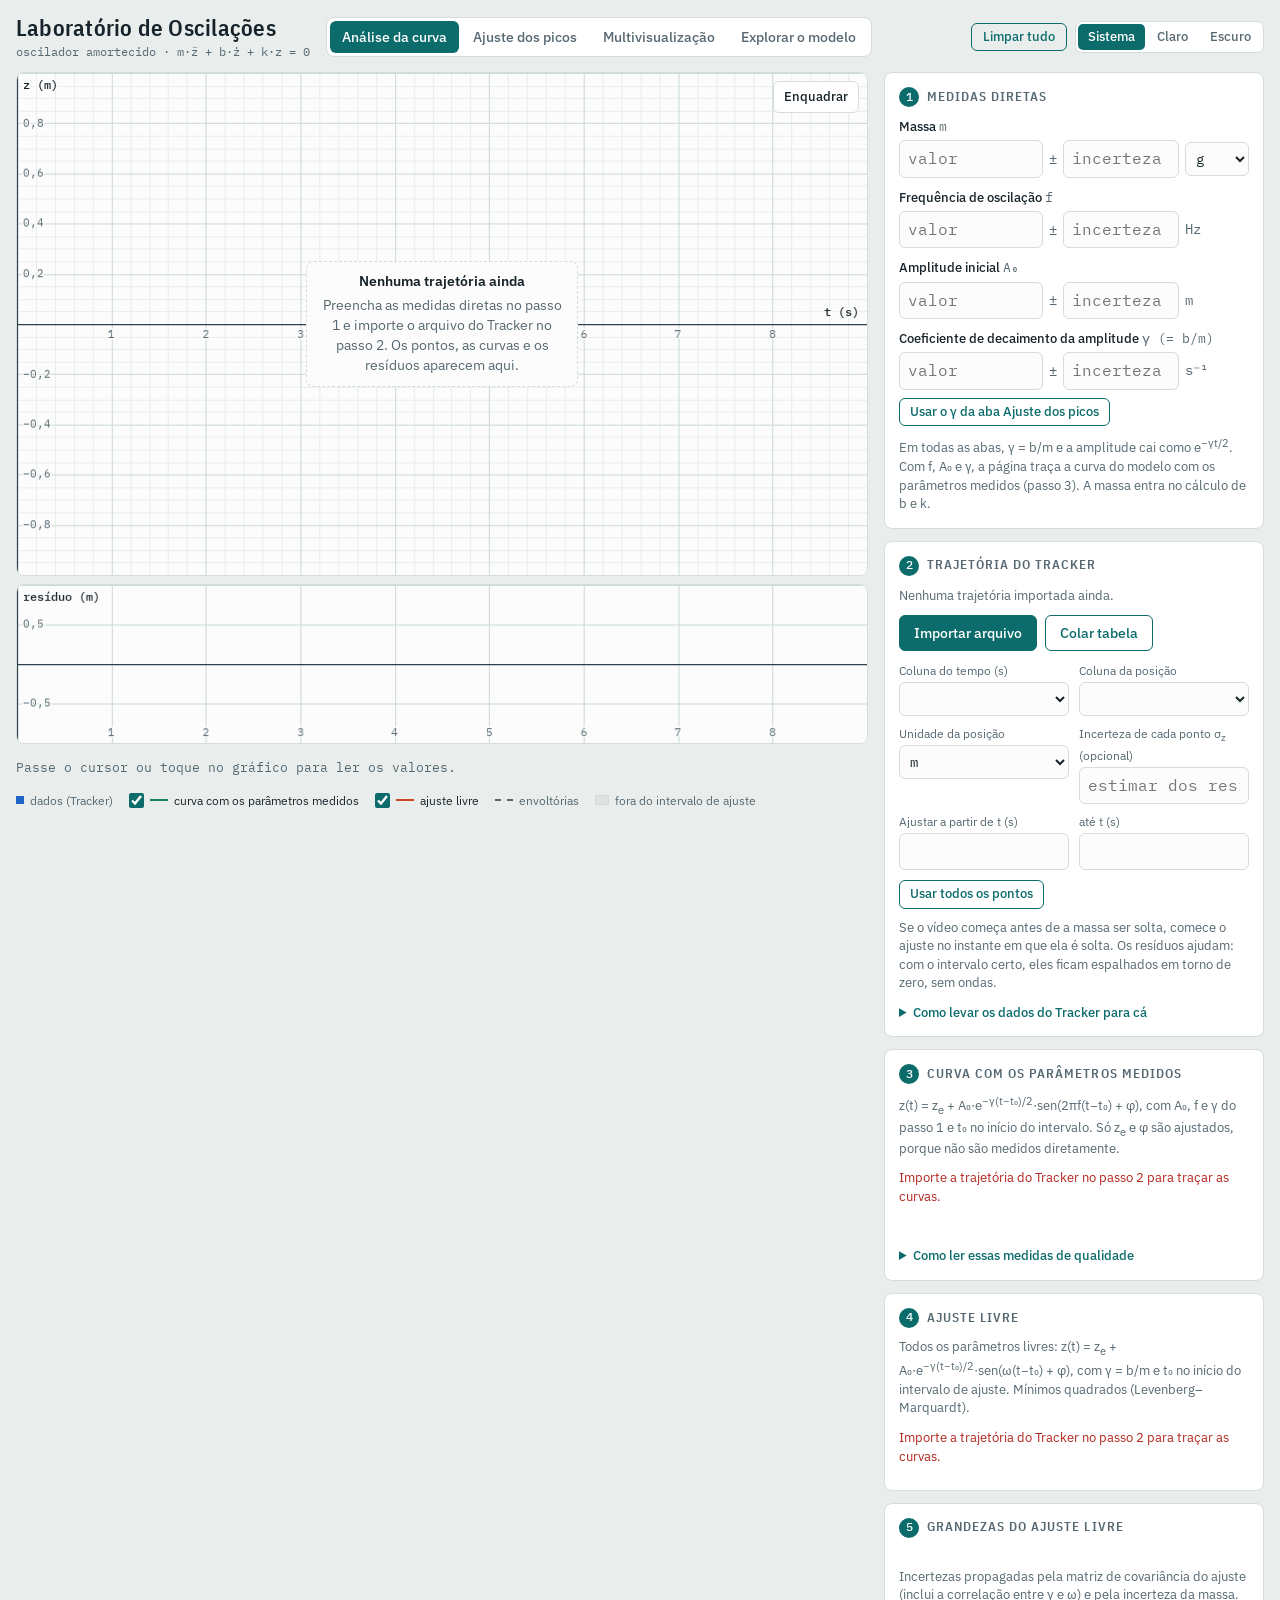
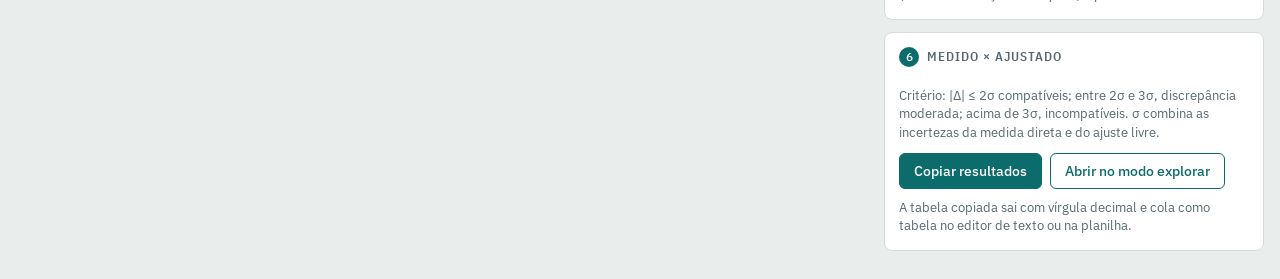
==== commit 910f115d: "Padroniza γ = b/m em todas as abas O ajuste livre e a aba Explorar passam a usar a mesma convenção d" ====
--- a/laboratorio-oscilacoes/index.html
+++ b/laboratorio-oscilacoes/index.html
@@ -313,7 +313,7 @@
           </div>
           <div class="row" style="margin-top:4px"><button class="btn ghost small" id="useG" type="button">Usar o γ da aba Ajuste dos picos</button></div>
         </div>
-        <p class="note">A amplitude cai como e<sup>−γt/2</sup>, a mesma convenção da aba Ajuste dos picos. Com f, A₀ e γ, a página traça a curva do modelo com os parâmetros medidos (passo 3). A massa entra no cálculo de b e k.</p>
+        <p class="note">Em todas as abas, γ = b/m e a amplitude cai como e<sup>−γt/2</sup>. Com f, A₀ e γ, a página traça a curva do modelo com os parâmetros medidos (passo 3). A massa entra no cálculo de b e k.</p>
       </section>
 
       <section class="block">
@@ -375,7 +375,7 @@
 
       <section class="block">
         <h2><span class="n">4</span>Ajuste livre</h2>
-        <p class="note">Todos os parâmetros livres: z(t) = z<sub>e</sub> + A₀·e<sup>−γ(t−t₀)</sup>·sen(ω(t−t₀) + φ), com t₀ no início do intervalo de ajuste. Aqui γ = b/(2m), a taxa de decaimento da amplitude. Mínimos quadrados (Levenberg–Marquardt).</p>
+        <p class="note">Todos os parâmetros livres: z(t) = z<sub>e</sub> + A₀·e<sup>−γ(t−t₀)/2</sup>·sen(ω(t−t₀) + φ), com γ = b/m e t₀ no início do intervalo de ajuste. Mínimos quadrados (Levenberg–Marquardt).</p>
         <p class="status" id="fitStatus"></p>
         <div class="tbl-wrap"><table class="res" id="fitTable"></table></div>
       </section>
@@ -439,7 +439,7 @@
       </section>
       <section class="block">
         <h2><span class="n">2</span>Ajuste</h2>
-        <p class="note">Modelo: A(t) = A₀·e<sup>−γt/2</sup>, por mínimos quadrados não lineares, ponderados por σ<sub>A</sub> quando todas as linhas têm incerteza. Nesta aba γ = b/m. Nas abas Análise da curva e Explorar, o parâmetro de amortecimento é b/(2m), que corresponde a γ/2 daqui.</p>
+        <p class="note">Modelo: A(t) = A₀·e<sup>−γt/2</sup>, por mínimos quadrados não lineares, ponderados por σ<sub>A</sub> quando todas as linhas têm incerteza. Aqui, como em todas as abas, γ = b/m.</p>
         <p class="status" id="pStatus"></p>
         <div class="tbl-wrap"><table class="res" id="pFitTable"></table></div>
       </section>
@@ -534,7 +534,7 @@
         <span style="--c:var(--fit)" class="cmpLeg" hidden><i class="sw-c"></i>crítico (b = b<sub>c</sub>)</span>
         <span style="--c:var(--c3)" class="cmpLeg" hidden><i class="sw-c"></i>supercrítico (b = 2b<sub>c</sub>)</span>
         <span style="--c:var(--c4)"><i class="sw-c"></i>energia E(t)</span>
-        <span style="--c:var(--c4)"><i class="sw-cd"></i>E₀·e<sup>−2γt</sup></span>
+        <span style="--c:var(--c4)"><i class="sw-cd"></i>E₀·e<sup>−γt</sup></span>
       </div>
     </div>
     <div class="panel">
@@ -556,7 +556,7 @@
       </section>
       <section class="block">
         <h2>O que observar</h2>
-        <p class="note">No regime subcrítico, a amplitude cai como e<sup>−γt</sup> e a energia como e<sup>−2γt</sup>: em τ = 1/γ a amplitude cai a 37% e a energia a 14%. A frequência ω = √(ω₀² − γ²) quase não muda com amortecimento fraco. Com b = b<sub>c</sub> = 2√(mk), o sistema volta ao equilíbrio no menor tempo, sem oscilar.</p>
+        <p class="note">Com γ = b/m, no regime subcrítico a amplitude cai como e<sup>−γt/2</sup> e a energia como e<sup>−γt</sup>: em τ = 2/γ a amplitude cai a 37% e a energia a 14%. A frequência ω = √(ω₀² − γ²/4) quase não muda com amortecimento fraco. Com b = b<sub>c</sub> = 2√(mk), o sistema volta ao equilíbrio no menor tempo, sem oscilar.</p>
       </section>
     </div>
   </section>
@@ -755,11 +755,11 @@
     for (let j = 0; j < n; j++) { const e = new Array(n).fill(0); e[j] = 1; const col = solve(A, e); if (!col) return null; for (let i = 0; i < n; i++) out[i][j] = col[i]; }
     return out;
   }
-  // p = [ze, A, γ, ω, φ]
-  const model = (p, t, t0) => { const u = t - t0; return p[0] + p[1] * Math.exp(-p[2] * u) * Math.sin(p[3] * u + p[4]); };
+  // p = [ze, A, γ, ω, φ], com γ = b/m: a amplitude cai como e^(−γu/2)
+  const model = (p, t, t0) => { const u = t - t0; return p[0] + p[1] * Math.exp(-p[2] * u / 2) * Math.sin(p[3] * u + p[4]); };
   function grad(p, t, t0) {
-    const u = t - t0, e = Math.exp(-p[2] * u), s = Math.sin(p[3] * u + p[4]), c = Math.cos(p[3] * u + p[4]);
-    return [1, e * s, -p[1] * u * e * s, p[1] * e * c * u, p[1] * e * c];
+    const u = t - t0, e = Math.exp(-p[2] * u / 2), s = Math.sin(p[3] * u + p[4]), c = Math.cos(p[3] * u + p[4]);
+    return [1, e * s, -p[1] * u / 2 * e * s, p[1] * e * c * u, p[1] * e * c];
   }
   function sse(p, ts, zs, t0) { let s = 0; for (let i = 0; i < ts.length; i++) { const r = zs[i] - model(p, ts[i], t0); s += r * r; } return s; }
   function lm(ts, zs, p0, t0) {
@@ -903,7 +903,8 @@
     let zmin = Infinity, zmax = -Infinity; for (const z of zs) { if (z < zmin) zmin = z; if (z > zmax) zmax = z; }
     const A0 = AM > 0 ? AM : (A1 || (zmax - zmin) / 2);
     const span = ts[ts.length - 1] - t0 - T;
-    const g0 = gM > 0 ? gM / 2 : (A1 > 0 && A2 > 0 && span > 0 ? Math.max(0, Math.log(A1 / A2) / span) : 0);
+    // chute de γ = b/m: o medido, ou o dobro da taxa de queda da amplitude entre o primeiro e o último período
+    const g0 = gM > 0 ? gM : (A1 > 0 && A2 > 0 && span > 0 ? Math.max(0, 2 * Math.log(A1 / A2) / span) : 0);
     let bestP = null, bestS = Infinity;
     for (let k = 0; k < 24; k++) {
       const ph = -Math.PI + k * Math.PI / 12;
@@ -954,17 +955,18 @@
       let s2 = 0; for (let a = 0; a < 6; a++) for (let b = 0; b < 6; b++) s2 += g[a] * C[a][b] * g[b];
       return { v, s: Math.sqrt(Math.max(0, s2)) };
     };
-    const w0f = (x) => Math.sqrt(x[3] * x[3] + x[2] * x[2]);
+    // γ = b/m: ω₀² = ω² + γ²/4, τ = 2/γ, Q = ω₀/γ, δ = γT/2, crítico em γ = 2ω₀
+    const w0f = (x) => Math.sqrt(x[3] * x[3] + x[2] * x[2] / 4);
     res.der = {
-      tau: prop(x => 1 / x[2]),
+      tau: prop(x => 2 / x[2]),
       f: prop(x => x[3] / (2 * Math.PI)),
       T: prop(x => 2 * Math.PI / x[3]),
       w0: prop(w0f),
-      dec: prop(x => x[2] * 2 * Math.PI / x[3]),
-      Q: prop(x => w0f(x) / (2 * x[2])),
-      ratio: prop(x => x[2] / w0f(x)),
-      b: hasM ? prop(x => 2 * x[5] * x[2]) : null,
-      k: hasM ? prop(x => x[5] * (x[3] * x[3] + x[2] * x[2])) : null,
+      dec: prop(x => x[2] * Math.PI / x[3]),
+      Q: prop(x => w0f(x) / x[2]),
+      ratio: prop(x => x[2] / (2 * w0f(x))),
+      b: hasM ? prop(x => x[5] * x[2]) : null,
+      k: hasM ? prop(x => x[5] * (x[3] * x[3] + x[2] * x[2] / 4)) : null,
       hasM
     };
     // comparação
@@ -987,8 +989,8 @@
       cmp.push({ name: "Amplitude inicial A₀", unit: S.a.unitPos, meas: AM, ms: isFinite(AS) ? Math.abs(AS) : 0, fit: p[1], fs: sig[1], hint });
     } else cmp.push({ name: "Amplitude inicial A₀", missing: true });
     const gS = parseNum(S.a.meas.sg);
-    if (gM > 0) cmp.push({ name: "Decaimento γ (= b/m)", unit: "s⁻¹", meas: gM, ms: isFinite(gS) ? Math.abs(gS) : 0, fit: 2 * p[2], fs: 2 * sig[2], fitLabel: "ajuste livre 2γ",
-      hint: near(gM / (2 * p[2]), 0.5, 0.1) ? "O valor medido parece ser b/(2m), a metade de γ. Nesta página, o γ do passo 1 é b/m (amplitude caindo como e^(−γt/2))." : near(gM / (2 * p[2]), 2, 0.1) ? "O valor medido é cerca do dobro do esperado. Confira se ele é b/m (amplitude caindo como e^(−γt/2))." : "" });
+    if (gM > 0) cmp.push({ name: "Decaimento γ (= b/m)", unit: "s⁻¹", meas: gM, ms: isFinite(gS) ? Math.abs(gS) : 0, fit: p[2], fs: sig[2],
+      hint: near(gM / p[2], 0.5, 0.1) ? "O valor medido parece ser b/(2m), a metade de γ. Nesta página, γ = b/m (amplitude caindo como e^(−γt/2))." : near(gM / p[2], 2, 0.1) ? "O valor medido é cerca do dobro do ajustado. Confira se ele é b/m (amplitude caindo como e^(−γt/2))." : "" });
     else cmp.push({ name: "Decaimento γ (= b/m)", missing: true });
     res.cmp = cmp;
     R = res;
@@ -1065,7 +1067,7 @@
     ft.innerHTML = `<thead><tr><th>Parâmetro</th><th>Valor</th><th>Unidade</th></tr></thead><tbody>` +
       row("z<sub>e</sub>", "posição de equilíbrio", fmtUnc(p[0], s[0]), u) +
       row("A₀", `amplitude em t₀ = ${fmtSig(R.t0, 4)} s`, fmtUnc(p[1], s[1]), u) +
-      row("γ", "parâmetro de amortecimento", fmtUnc(p[2], s[2]), "s⁻¹") +
+      row("γ = b/m", "parâmetro de amortecimento", fmtUnc(p[2], s[2]), "s⁻¹") +
       row("ω", "frequência angular amortecida", fmtUnc(p[3], s[3]), "rad/s") +
       row("φ", "fase", fmtUnc(p[4], s[4]), "rad") +
       (R.hasSz
@@ -1081,14 +1083,14 @@
     const gPos = p[2] > 0;
     const undef = (q, un) => `<tr><td class="q">${q}</td><td class="v miss">não definido, pois γ ≤ 0</td><td class="u">${un}</td></tr>`;
     dt.innerHTML = `<thead><tr><th>Grandeza</th><th>Valor</th><th>Unidade</th></tr></thead><tbody>` +
-      (gPos ? row("τ = 1/γ", "tempo de relaxação", fmtUnc(d.tau.v, d.tau.s), "s") : undef("τ = 1/γ", "s")) +
+      (gPos ? row("τ = 2/γ", "tempo para A cair a A₀/e", fmtUnc(d.tau.v, d.tau.s), "s") : undef("τ = 2/γ", "s")) +
       row("f = ω/2π", "frequência", fmtUnc(d.f.v, d.f.s), "Hz") +
       row("T = 2π/ω", "período", fmtUnc(d.T.v, d.T.s), "s") +
-      row("ω₀ = √(ω² + γ²)", "frequência natural", fmtUnc(d.w0.v, d.w0.s), "rad/s") +
-      (d.hasM ? row("b = 2mγ", "coeficiente de amortecimento", fmtUnc(d.b.v, d.b.s), "kg/s") : `<tr><td class="q">b = 2mγ</td>${miss}<td class="u">kg/s</td></tr>`) +
+      row("ω₀ = √(ω² + γ²/4)", "frequência natural", fmtUnc(d.w0.v, d.w0.s), "rad/s") +
+      (d.hasM ? row("b = m·γ", "coeficiente de amortecimento", fmtUnc(d.b.v, d.b.s), "kg/s") : `<tr><td class="q">b = m·γ</td>${miss}<td class="u">kg/s</td></tr>`) +
       (d.hasM ? row("k = m·ω₀²", "constante elástica", fmtUnc(d.k.v, d.k.s), "N/m") : `<tr><td class="q">k = m·ω₀²</td>${miss}<td class="u">N/m</td></tr>`) +
-      (gPos ? row("Q = ω₀/(2γ)", "fator de qualidade", fmtUnc(d.Q.v, d.Q.s), "") : undef("Q = ω₀/(2γ)", "")) +
-      row("δ = γT", "decremento logarítmico", fmtUnc(d.dec.v, d.dec.s), "") + `</tbody>`;
+      (gPos ? row("Q = ω₀/γ", "fator de qualidade", fmtUnc(d.Q.v, d.Q.s), "") : undef("Q = ω₀/γ", "")) +
+      row("δ = γT/2", "decremento logarítmico", fmtUnc(d.dec.v, d.dec.s), "") + `</tbody>`;
     const r = d.ratio.v, rs = d.ratio.s;
     let cls = "ok", txt = "Subcrítico";
     if (!R.gSig) { cls = "warn"; txt = "Amortecimento não significativo"; }
@@ -1096,8 +1098,8 @@
     const gNote = !R.gSig
       ? `<p class="note" style="margin-top:6px">γ não chega a 2σ acima de zero neste intervalo, então o amortecimento não foi medido com segurança e τ e Q ficam mal determinados. Use um intervalo mais longo, com mais oscilações.</p>`
       : "";
-    rg.innerHTML = `<div class="row"><span class="chip ${cls}">${txt}</span><span class="note">γ/ω₀ = ${fmtUnc(r, rs)}${r < 1 && R.gSig ? " &lt; 1" : ""}</span></div>` + gNote +
-      `<p class="note" style="margin-top:6px">O modelo com seno já supõe o regime subcrítico (γ &lt; ω₀), então o ajuste confirma esse regime e mostra a folga γ/ω₀.</p>`;
+    rg.innerHTML = `<div class="row"><span class="chip ${cls}">${txt}</span><span class="note">γ/(2ω₀) = ${fmtUnc(r, rs)}${r < 1 && R.gSig ? " &lt; 1" : ""}</span></div>` + gNote +
+      `<p class="note" style="margin-top:6px">O modelo com seno já supõe o regime subcrítico (γ &lt; 2ω₀), então o ajuste confirma esse regime e mostra a folga γ/(2ω₀).</p>`;
     cl.innerHTML = R.cmp.map(c => {
       if (c.missing) return `<div class="cmp-item"><span class="t">${c.name}</span><span class="chip info">sem medida direta</span><span class="d">Preencha o passo 1 para comparar.</span></div>`;
       const sc = Math.sqrt(c.ms ** 2 + c.fs ** 2);
@@ -1121,12 +1123,12 @@
     const fM = parseNum(S.a.meas.f), AM = parseNum(S.a.meas.A);
     if (fM > 0) add("f (medida)", fM, parseNum(S.a.meas.sf), "Hz");
     if (AM > 0) add("A0 (medida)", AM, parseNum(S.a.meas.sA), u);
-    add("ze", p[0], s[0], u); add("A0 (ajuste)", p[1], s[1], u); add("γ", p[2], s[2], "s^-1"); add("ω", p[3], s[3], "rad/s"); add("φ", p[4], s[4], "rad");
-    if (p[2] > 0) add("τ = 1/γ", d.tau.v, d.tau.s, "s");
+    add("ze", p[0], s[0], u); add("A0 (ajuste)", p[1], s[1], u); add("γ = b/m", p[2], s[2], "s^-1"); add("ω", p[3], s[3], "rad/s"); add("φ", p[4], s[4], "rad");
+    if (p[2] > 0) add("τ = 2/γ", d.tau.v, d.tau.s, "s");
     add("f (ajuste)", d.f.v, d.f.s, "Hz"); add("T", d.T.v, d.T.s, "s"); add("ω0", d.w0.v, d.w0.s, "rad/s");
-    if (d.hasM) { add("b = 2mγ", d.b.v, d.b.s, "kg/s"); add("k = m·ω0²", d.k.v, d.k.s, "N/m"); }
-    if (p[2] > 0) add("Q", d.Q.v, d.Q.s, "");
-    add("δ = γT", d.dec.v, d.dec.s, ""); add("γ/ω0", d.ratio.v, d.ratio.s, "");
+    if (d.hasM) { add("b = m·γ", d.b.v, d.b.s, "kg/s"); add("k = m·ω0²", d.k.v, d.k.s, "N/m"); }
+    if (p[2] > 0) add("Q = ω0/γ", d.Q.v, d.Q.s, "");
+    add("δ = γT/2", d.dec.v, d.dec.s, ""); add("γ/(2ω0)", d.ratio.v, d.ratio.s, "");
     lines.push(["N (pontos)", String(R.n), "", ""]);
     lines.push(["intervalo de ajuste", `${num(R.t1)} a ${num(R.t2)}`, "", "s"]);
     if (R.hasSz) lines.push(["χ²/ν", num(R.chi2red), "", ""]); else lines.push(["σ estimada dos pontos", num(R.sEst), "", u]);
@@ -1378,7 +1380,7 @@
     if (outT.length) L.push({ type: "pts", xs: outT, ys: outZ, color: "data", r: 2, alpha: 0.35 });
     const showFit = R.ok && S.a.showFit !== false, X = R.exp, showExp = X && X.ok && S.a.showExp !== false;
     const env = (ze, A, g, t0, col) => [1, -1].forEach(sg => L.push({ type: "fn", f: t => ze + sg * A * Math.exp(-g * (t - t0)), from: R.t1, to: R.t2, color: col, width: 1.25, dash: [6, 5], alpha: 0.8, noFit: true }));
-    if (showFit) { L.push({ type: "hline", y: R.p[0], color: "fit", dash: [2, 4], alpha: 0.7, from: R.t1, to: R.t2, noFit: true }); env(R.p[0], R.p[1], R.p[2], R.t0, "fit"); }
+    if (showFit) { L.push({ type: "hline", y: R.p[0], color: "fit", dash: [2, 4], alpha: 0.7, from: R.t1, to: R.t2, noFit: true }); env(R.p[0], R.p[1], R.p[2] / 2, R.t0, "fit"); }
     if (showExp) env(X.ze, X.A, X.gh, X.t0, "c3");
     L.push({ type: "pts", xs: inT, ys: inZ, color: "data", r: 2.25, trace: true });
     if (showExp) L.push({ type: "fn", f: X.f, from: R.t1, to: R.t2, color: "c3", width: 2, trace: true, noFit: true });
@@ -1568,16 +1570,16 @@
     const s = sys(E.b), bc = bCrit();
     const kv = [
       ["ω₀ = √(k/m)", `${fmtSig(s.w0, 4)} rad/s`],
-      ["γ = b/(2m)", `${fmtSig(s.g, 4)} s⁻¹`],
-      ["ω = √(ω₀² − γ²)", s.regime === "sub" ? `${fmtSig(s.w, 4)} rad/s` : "não oscila"],
+      ["γ = b/m", `${fmtSig(2 * s.g, 4)} s⁻¹`],
+      ["ω = √(ω₀² − γ²/4)", s.regime === "sub" ? `${fmtSig(s.w, 4)} rad/s` : "não oscila"],
       ["T = 2π/ω", s.regime === "sub" ? `${fmtSig(2 * Math.PI / s.w, 4)} s` : "—"],
-      ["τ = 1/γ", s.g > 0 ? `${fmtSig(1 / s.g, 4)} s` : "∞"],
-      ["Q = ω₀/(2γ)", s.g > 0 ? fmtSig(s.w0 / (2 * s.g), 4) : "∞"],
+      ["τ = 2/γ", s.g > 0 ? `${fmtSig(1 / s.g, 4)} s` : "∞"],
+      ["Q = ω₀/γ", s.g > 0 ? fmtSig(s.w0 / (2 * s.g), 4) : "∞"],
       ["b<sub>c</sub> = 2√(mk)", `${fmtSig(bc, 4)} kg/s`]
     ];
     el("eKV").innerHTML = kv.map(([a, b]) => `<dt>${a}</dt><dd>${b}</dd>`).join("");
     const [cls, txt] = s.regime === "sub" ? (s.g === 0 ? ["info", "Sem amortecimento"] : ["ok", "Subcrítico"]) : s.regime === "crit" ? ["warn", "Crítico"] : ["bad", "Supercrítico"];
-    el("eRegime").innerHTML = `<div class="row"><span class="chip ${cls}">${txt}</span><span class="note">γ/ω₀ = ${fmtSig(s.g / s.w0, 3)}</span></div>`;
+    el("eRegime").innerHTML = `<div class="row"><span class="chip ${cls}">${txt}</span><span class="note">γ/(2ω₀) = ${fmtSig(s.g / s.w0, 3)}</span></div>`;
   }
   eCtl.forEach(([r, n, k]) => {
     el(r).addEventListener("input", () => { E[k] = +el(r).value; if (k === "dur") frameE(); else { ePlot.yAuto = true; enPlot.yAuto = true; } syncE(); schedule(); save(); });
@@ -1730,27 +1732,26 @@
       (PR.warn ? " " + PR.warn : "");
     ft.innerHTML = `<thead><tr><th>Parâmetro</th><th>Valor</th><th>Unidade</th></tr></thead><tbody>` +
       row("A₀", "amplitude em t = 0", fmtUnc(PR.A0, PR.sA0), u) +
-      row("γ", "γ = b/m nesta aba", fmtUnc(PR.g, PR.sg), "s⁻¹") +
+      row("γ = b/m", "parâmetro de amortecimento", fmtUnc(PR.g, PR.sg), "s⁻¹") +
       (PR.weighted ? row("χ²/ν", `ν = N − 2 = ${PR.nu}`, fmtSig(PR.chi2red, 3), "") : row("σ estimada", "desvio dos picos em torno do ajuste", fmtSig(PR.sEst, 2), u)) + `</tbody>`;
     const gPos = PR.g > 0;
     const mk = massKg(), hasM = mk.v > 0;
     const bV = hasM ? mk.v * PR.g : NaN, bS = hasM ? Math.sqrt((PR.g * mk.s) ** 2 + (mk.v * PR.sg) ** 2) : NaN;
     const mText = hasM ? `com m = ${fmtUnc(parseNum(S.a.meas.m), parseNum(S.a.meas.sm))} ${S.a.meas.mu} do passo 1 da análise` : "";
     dt.innerHTML = `<thead><tr><th>Grandeza</th><th>Valor</th><th>Unidade</th></tr></thead><tbody>` +
-      row("γ/2 = b/(2m)", "parâmetro das outras abas", fmtUnc(PR.g / 2, PR.sg / 2), "s⁻¹") +
       (gPos ? row("τ = 2/γ", "tempo para A cair a A₀/e", fmtUnc(2 / PR.g, 2 * PR.sg / PR.g ** 2), "s") : `<tr><td class="q">τ = 2/γ</td><td class="v miss">não definido, pois γ ≤ 0</td><td class="u">s</td></tr>`) +
       (gPos ? row("t½ = 2·ln2/γ", "tempo para A cair à metade", fmtUnc(2 * Math.LN2 / PR.g, 2 * Math.LN2 * PR.sg / PR.g ** 2), "s") : "") +
       (hasM ? row("b = m·γ", mText, fmtUnc(bV, bS), "kg/s") : `<tr><td class="q">b = m·γ</td><td class="v miss">informe a massa no passo 1 da Análise da curva</td><td class="u">kg/s</td></tr>`) + `</tbody>`;
     // comparação com o ajuste da curva completa
     if (R && R.ok && !R.noOsc) {
-      const a = PR.g / 2, sa = PR.sg / 2, c = R.p[2], sc = R.sig[2];
+      const a = PR.g, sa = PR.sg, c = R.p[2], sc = R.sig[2];
       const z = Math.abs(a - c) / Math.sqrt(sa * sa + sc * sc);
       const [k, lab] = z <= 2 ? ["ok", "compatíveis"] : z <= 3 ? ["warn", "discrepância moderada"] : ["bad", "incompatíveis"];
-      cm.innerHTML = `<div class="cmp-item"><span class="t">γ/2 dos picos × γ da curva completa</span><span class="chip ${k}">${lab}</span>` +
+      cm.innerHTML = `<div class="cmp-item"><span class="t">γ dos picos × γ da curva completa</span><span class="chip ${k}">${lab}</span>` +
         `<span class="d">picos ${fmtUnc(a, sa)} s⁻¹ · curva ${fmtUnc(c, sc)} s⁻¹ · |Δ| = ${fmtSig(z, 2)}σ</span>` +
-        `<span class="d" style="font-family:var(--font-ui)">Os dois métodos medem o mesmo amortecimento b/(2m): um usa só os picos, o outro usa a trajetória inteira.</span></div>`;
+        `<span class="d" style="font-family:var(--font-ui)">Os dois métodos medem o mesmo γ = b/m: um usa só os picos, o outro usa a trajetória inteira.</span></div>`;
     } else {
-      cm.innerHTML = `<div class="cmp-item"><span class="t">γ/2 dos picos × γ da curva completa</span><span class="chip info">sem ajuste da curva</span><span class="d" style="font-family:var(--font-ui)">Faça o ajuste na aba Análise da curva para comparar os dois métodos.</span></div>`;
+      cm.innerHTML = `<div class="cmp-item"><span class="t">γ dos picos × γ da curva completa</span><span class="chip info">sem ajuste da curva</span><span class="d" style="font-family:var(--font-ui)">Faça o ajuste na aba Análise da curva para comparar os dois métodos.</span></div>`;
     }
   }
   function peaksTSV() {
@@ -1759,7 +1760,7 @@
     const num = tsvNum;
     const add = (q, v, e, un) => { const [a, b] = tsvPair(v, e); L.push([q, a, b, un]); };
     L.push(["N (picos)", String(PR.n), "", ""]);
-    add("A0", PR.A0, PR.sA0, u); add("γ = b/m", PR.g, PR.sg, "s^-1"); add("γ/2 = b/(2m)", PR.g / 2, PR.sg / 2, "s^-1");
+    add("A0", PR.A0, PR.sA0, u); add("γ = b/m", PR.g, PR.sg, "s^-1");
     if (PR.g > 0) { add("τ = 2/γ", 2 / PR.g, 2 * PR.sg / PR.g ** 2, "s"); add("t1/2 = 2·ln2/γ", 2 * Math.LN2 / PR.g, 2 * Math.LN2 * PR.sg / PR.g ** 2, "s"); }
     const mk = massKg(); if (mk.v > 0) add("b = m·γ", mk.v * PR.g, Math.sqrt((PR.g * mk.s) ** 2 + (mk.v * PR.sg) ** 2), "kg/s");
     if (PR.weighted) L.push(["χ²/ν", num(PR.chi2red), "", ""]); else L.push(["σ estimada dos picos", num(PR.sEst), "", u]);
